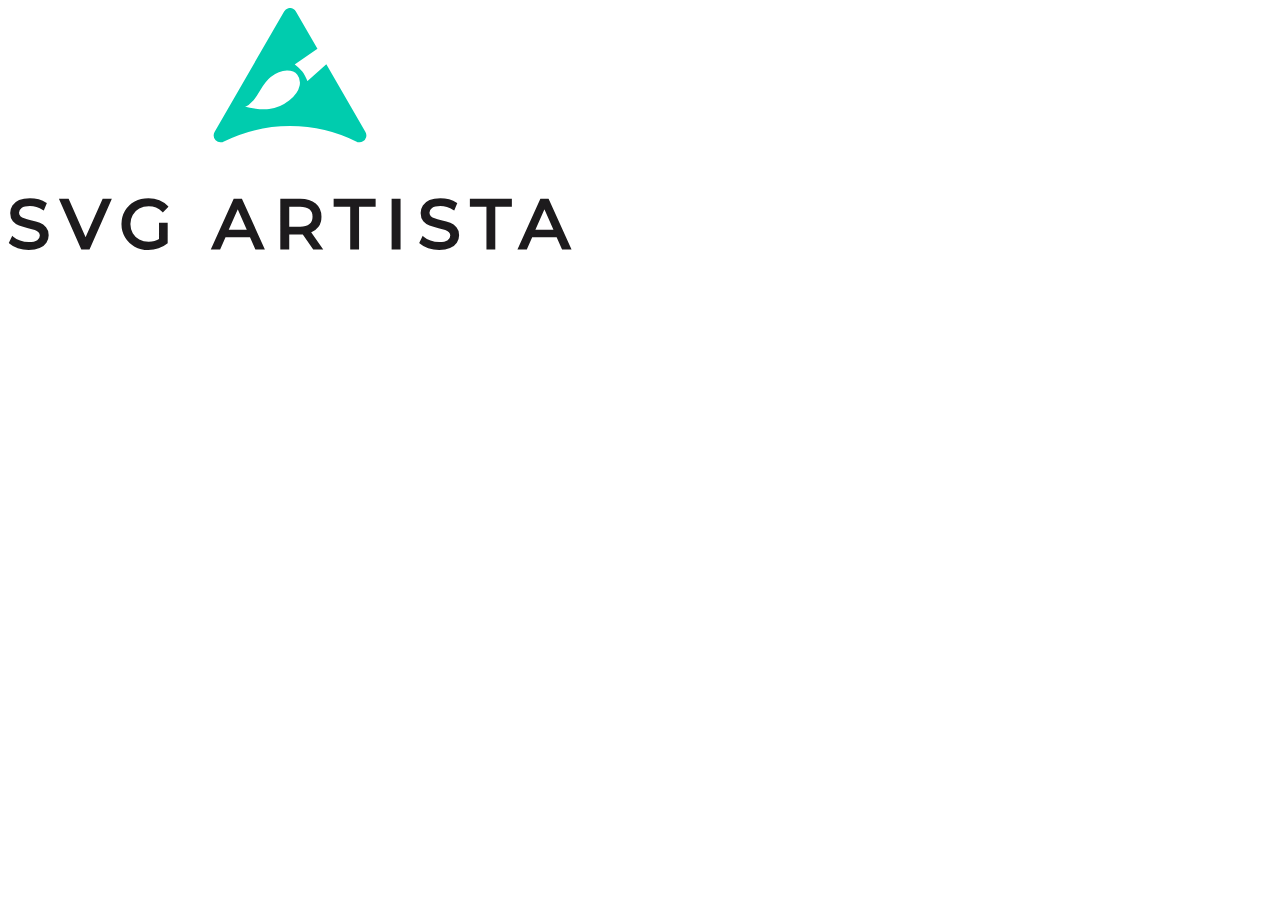
==== index.html @ baad90e3 "Rename logo.html to index.html" ====
<html>
	<head>
		<style>
			/***************************************************
			 * Generated by SVG Artista on 10/26/2019, 5:57:59 PM
			 * MIT license (https://opensource.org/licenses/MIT)
			 * W. https://svgartista.net
			 **************************************************/

			@-webkit-keyframes animate-svg-stroke-1 {
			  0% {
				stroke-dashoffset: 672.049560546875px;
				stroke-dasharray: 672.049560546875px;
			  }

			  100% {
				stroke-dashoffset: 0;
			  }
			}

			@keyframes animate-svg-stroke-1 {
			  0% {
				stroke-dashoffset: 672.049560546875px;
				stroke-dasharray: 672.049560546875px;
			  }

			  100% {
				stroke-dashoffset: 0;
			  }
			}

			@-webkit-keyframes animate-svg-fill-1 {
			  0% {
				fill: transparent;
			  }

			  100% {
				fill: rgb(0, 204, 174);
			  }
			}

			@keyframes animate-svg-fill-1 {
			  0% {
				fill: transparent;
			  }

			  100% {
				fill: rgb(0, 204, 174);
			  }
			}

			.svg-elem-1 {
			  -webkit-animation: animate-svg-stroke-1 1s cubic-bezier(0.47, 0, 0.745, 0.715) 0s both,
								   animate-svg-fill-1 0.7s cubic-bezier(0.47, 0, 0.745, 0.715) 0.8s both;
					  animation: animate-svg-stroke-1 1s cubic-bezier(0.47, 0, 0.745, 0.715) 0s both,
						   animate-svg-fill-1 0.7s cubic-bezier(0.47, 0, 0.745, 0.715) 0.8s both;
			}

			@-webkit-keyframes animate-svg-stroke-2 {
			  0% {
				stroke-dashoffset: 248.2175750732422px;
				stroke-dasharray: 248.2175750732422px;
			  }

			  100% {
				stroke-dashoffset: 0;
			  }
			}

			@keyframes animate-svg-stroke-2 {
			  0% {
				stroke-dashoffset: 248.2175750732422px;
				stroke-dasharray: 248.2175750732422px;
			  }

			  100% {
				stroke-dashoffset: 0;
			  }
			}

			@-webkit-keyframes animate-svg-fill-2 {
			  0% {
				fill: transparent;
			  }

			  100% {
				fill: rgb(29, 27, 29);
			  }
			}

			@keyframes animate-svg-fill-2 {
			  0% {
				fill: transparent;
			  }

			  100% {
				fill: rgb(29, 27, 29);
			  }
			}

			.svg-elem-2 {
			  -webkit-animation: animate-svg-stroke-2 1s cubic-bezier(0.47, 0, 0.745, 0.715) 0.12s both,
								   animate-svg-fill-2 0.7s cubic-bezier(0.47, 0, 0.745, 0.715) 0.9s both;
					  animation: animate-svg-stroke-2 1s cubic-bezier(0.47, 0, 0.745, 0.715) 0.12s both,
						   animate-svg-fill-2 0.7s cubic-bezier(0.47, 0, 0.745, 0.715) 0.9s both;
			}

			@-webkit-keyframes animate-svg-stroke-3 {
			  0% {
				stroke-dashoffset: 217.32936096191406px;
				stroke-dasharray: 217.32936096191406px;
			  }

			  100% {
				stroke-dashoffset: 0;
			  }
			}

			@keyframes animate-svg-stroke-3 {
			  0% {
				stroke-dashoffset: 217.32936096191406px;
				stroke-dasharray: 217.32936096191406px;
			  }

			  100% {
				stroke-dashoffset: 0;
			  }
			}

			@-webkit-keyframes animate-svg-fill-3 {
			  0% {
				fill: transparent;
			  }

			  100% {
				fill: rgb(29, 27, 29);
			  }
			}

			@keyframes animate-svg-fill-3 {
			  0% {
				fill: transparent;
			  }

			  100% {
				fill: rgb(29, 27, 29);
			  }
			}

			.svg-elem-3 {
			  -webkit-animation: animate-svg-stroke-3 1s cubic-bezier(0.47, 0, 0.745, 0.715) 0.24s both,
								   animate-svg-fill-3 0.7s cubic-bezier(0.47, 0, 0.745, 0.715) 1s both;
					  animation: animate-svg-stroke-3 1s cubic-bezier(0.47, 0, 0.745, 0.715) 0.24s both,
						   animate-svg-fill-3 0.7s cubic-bezier(0.47, 0, 0.745, 0.715) 1s both;
			}

			@-webkit-keyframes animate-svg-stroke-4 {
			  0% {
				stroke-dashoffset: 258.3160705566406px;
				stroke-dasharray: 258.3160705566406px;
			  }

			  100% {
				stroke-dashoffset: 0;
			  }
			}

			@keyframes animate-svg-stroke-4 {
			  0% {
				stroke-dashoffset: 258.3160705566406px;
				stroke-dasharray: 258.3160705566406px;
			  }

			  100% {
				stroke-dashoffset: 0;
			  }
			}

			@-webkit-keyframes animate-svg-fill-4 {
			  0% {
				fill: transparent;
			  }

			  100% {
				fill: rgb(29, 27, 29);
			  }
			}

			@keyframes animate-svg-fill-4 {
			  0% {
				fill: transparent;
			  }

			  100% {
				fill: rgb(29, 27, 29);
			  }
			}

			.svg-elem-4 {
			  -webkit-animation: animate-svg-stroke-4 1s cubic-bezier(0.47, 0, 0.745, 0.715) 0.36s both,
								   animate-svg-fill-4 0.7s cubic-bezier(0.47, 0, 0.745, 0.715) 1.1s both;
					  animation: animate-svg-stroke-4 1s cubic-bezier(0.47, 0, 0.745, 0.715) 0.36s both,
						   animate-svg-fill-4 0.7s cubic-bezier(0.47, 0, 0.745, 0.715) 1.1s both;
			}

			@-webkit-keyframes animate-svg-stroke-5 {
			  0% {
				stroke-dashoffset: 255.83644104003906px;
				stroke-dasharray: 255.83644104003906px;
			  }

			  100% {
				stroke-dashoffset: 0;
			  }
			}

			@keyframes animate-svg-stroke-5 {
			  0% {
				stroke-dashoffset: 255.83644104003906px;
				stroke-dasharray: 255.83644104003906px;
			  }

			  100% {
				stroke-dashoffset: 0;
			  }
			}

			@-webkit-keyframes animate-svg-fill-5 {
			  0% {
				fill: transparent;
			  }

			  100% {
				fill: rgb(29, 27, 29);
			  }
			}

			@keyframes animate-svg-fill-5 {
			  0% {
				fill: transparent;
			  }

			  100% {
				fill: rgb(29, 27, 29);
			  }
			}

			.svg-elem-5 {
			  -webkit-animation: animate-svg-stroke-5 1s cubic-bezier(0.47, 0, 0.745, 0.715) 0.48s both,
								   animate-svg-fill-5 0.7s cubic-bezier(0.47, 0, 0.745, 0.715) 1.2000000000000002s both;
					  animation: animate-svg-stroke-5 1s cubic-bezier(0.47, 0, 0.745, 0.715) 0.48s both,
						   animate-svg-fill-5 0.7s cubic-bezier(0.47, 0, 0.745, 0.715) 1.2000000000000002s both;
			}

			@-webkit-keyframes animate-svg-stroke-6 {
			  0% {
				stroke-dashoffset: 287.2906494140625px;
				stroke-dasharray: 287.2906494140625px;
			  }

			  100% {
				stroke-dashoffset: 0;
			  }
			}

			@keyframes animate-svg-stroke-6 {
			  0% {
				stroke-dashoffset: 287.2906494140625px;
				stroke-dasharray: 287.2906494140625px;
			  }

			  100% {
				stroke-dashoffset: 0;
			  }
			}

			@-webkit-keyframes animate-svg-fill-6 {
			  0% {
				fill: transparent;
			  }

			  100% {
				fill: rgb(29, 27, 29);
			  }
			}

			@keyframes animate-svg-fill-6 {
			  0% {
				fill: transparent;
			  }

			  100% {
				fill: rgb(29, 27, 29);
			  }
			}

			.svg-elem-6 {
			  -webkit-animation: animate-svg-stroke-6 1s cubic-bezier(0.47, 0, 0.745, 0.715) 0.6s both,
								   animate-svg-fill-6 0.7s cubic-bezier(0.47, 0, 0.745, 0.715) 1.3s both;
					  animation: animate-svg-stroke-6 1s cubic-bezier(0.47, 0, 0.745, 0.715) 0.6s both,
						   animate-svg-fill-6 0.7s cubic-bezier(0.47, 0, 0.745, 0.715) 1.3s both;
			}

			@-webkit-keyframes animate-svg-stroke-7 {
			  0% {
				stroke-dashoffset: 179.39129638671875px;
				stroke-dasharray: 179.39129638671875px;
			  }

			  100% {
				stroke-dashoffset: 0;
			  }
			}

			@keyframes animate-svg-stroke-7 {
			  0% {
				stroke-dashoffset: 179.39129638671875px;
				stroke-dasharray: 179.39129638671875px;
			  }

			  100% {
				stroke-dashoffset: 0;
			  }
			}

			@-webkit-keyframes animate-svg-fill-7 {
			  0% {
				fill: transparent;
			  }

			  100% {
				fill: rgb(29, 27, 29);
			  }
			}

			@keyframes animate-svg-fill-7 {
			  0% {
				fill: transparent;
			  }

			  100% {
				fill: rgb(29, 27, 29);
			  }
			}

			.svg-elem-7 {
			  -webkit-animation: animate-svg-stroke-7 1s cubic-bezier(0.47, 0, 0.745, 0.715) 0.72s both,
								   animate-svg-fill-7 0.7s cubic-bezier(0.47, 0, 0.745, 0.715) 1.4000000000000001s both;
					  animation: animate-svg-stroke-7 1s cubic-bezier(0.47, 0, 0.745, 0.715) 0.72s both,
						   animate-svg-fill-7 0.7s cubic-bezier(0.47, 0, 0.745, 0.715) 1.4000000000000001s both;
			}

			@-webkit-keyframes animate-svg-stroke-8 {
			  0% {
				stroke-dashoffset: 113.3043212890625px;
				stroke-dasharray: 113.3043212890625px;
			  }

			  100% {
				stroke-dashoffset: 0;
			  }
			}

			@keyframes animate-svg-stroke-8 {
			  0% {
				stroke-dashoffset: 113.3043212890625px;
				stroke-dasharray: 113.3043212890625px;
			  }

			  100% {
				stroke-dashoffset: 0;
			  }
			}

			@-webkit-keyframes animate-svg-fill-8 {
			  0% {
				fill: transparent;
			  }

			  100% {
				fill: rgb(29, 27, 29);
			  }
			}

			@keyframes animate-svg-fill-8 {
			  0% {
				fill: transparent;
			  }

			  100% {
				fill: rgb(29, 27, 29);
			  }
			}

			.svg-elem-8 {
			  -webkit-animation: animate-svg-stroke-8 1s cubic-bezier(0.47, 0, 0.745, 0.715) 0.84s both,
								   animate-svg-fill-8 0.7s cubic-bezier(0.47, 0, 0.745, 0.715) 1.5s both;
					  animation: animate-svg-stroke-8 1s cubic-bezier(0.47, 0, 0.745, 0.715) 0.84s both,
						   animate-svg-fill-8 0.7s cubic-bezier(0.47, 0, 0.745, 0.715) 1.5s both;
			}

			@-webkit-keyframes animate-svg-stroke-9 {
			  0% {
				stroke-dashoffset: 248.21778869628906px;
				stroke-dasharray: 248.21778869628906px;
			  }

			  100% {
				stroke-dashoffset: 0;
			  }
			}

			@keyframes animate-svg-stroke-9 {
			  0% {
				stroke-dashoffset: 248.21778869628906px;
				stroke-dasharray: 248.21778869628906px;
			  }

			  100% {
				stroke-dashoffset: 0;
			  }
			}

			@-webkit-keyframes animate-svg-fill-9 {
			  0% {
				fill: transparent;
			  }

			  100% {
				fill: rgb(29, 27, 29);
			  }
			}

			@keyframes animate-svg-fill-9 {
			  0% {
				fill: transparent;
			  }

			  100% {
				fill: rgb(29, 27, 29);
			  }
			}

			.svg-elem-9 {
			  -webkit-animation: animate-svg-stroke-9 1s cubic-bezier(0.47, 0, 0.745, 0.715) 0.96s both,
								   animate-svg-fill-9 0.7s cubic-bezier(0.47, 0, 0.745, 0.715) 1.6s both;
					  animation: animate-svg-stroke-9 1s cubic-bezier(0.47, 0, 0.745, 0.715) 0.96s both,
						   animate-svg-fill-9 0.7s cubic-bezier(0.47, 0, 0.745, 0.715) 1.6s both;
			}

			@-webkit-keyframes animate-svg-stroke-10 {
			  0% {
				stroke-dashoffset: 179.39132690429688px;
				stroke-dasharray: 179.39132690429688px;
			  }

			  100% {
				stroke-dashoffset: 0;
			  }
			}

			@keyframes animate-svg-stroke-10 {
			  0% {
				stroke-dashoffset: 179.39132690429688px;
				stroke-dasharray: 179.39132690429688px;
			  }

			  100% {
				stroke-dashoffset: 0;
			  }
			}

			@-webkit-keyframes animate-svg-fill-10 {
			  0% {
				fill: transparent;
			  }

			  100% {
				fill: rgb(29, 27, 29);
			  }
			}

			@keyframes animate-svg-fill-10 {
			  0% {
				fill: transparent;
			  }

			  100% {
				fill: rgb(29, 27, 29);
			  }
			}

			.svg-elem-10 {
			  -webkit-animation: animate-svg-stroke-10 1s cubic-bezier(0.47, 0, 0.745, 0.715) 1.08s both,
								   animate-svg-fill-10 0.7s cubic-bezier(0.47, 0, 0.745, 0.715) 1.7000000000000002s both;
					  animation: animate-svg-stroke-10 1s cubic-bezier(0.47, 0, 0.745, 0.715) 1.08s both,
						   animate-svg-fill-10 0.7s cubic-bezier(0.47, 0, 0.745, 0.715) 1.7000000000000002s both;
			}

			@-webkit-keyframes animate-svg-stroke-11 {
			  0% {
				stroke-dashoffset: 255.83651733398438px;
				stroke-dasharray: 255.83651733398438px;
			  }

			  100% {
				stroke-dashoffset: 0;
			  }
			}

			@keyframes animate-svg-stroke-11 {
			  0% {
				stroke-dashoffset: 255.83651733398438px;
				stroke-dasharray: 255.83651733398438px;
			  }

			  100% {
				stroke-dashoffset: 0;
			  }
			}

			@-webkit-keyframes animate-svg-fill-11 {
			  0% {
				fill: transparent;
			  }

			  100% {
				fill: rgb(29, 27, 29);
			  }
			}

			@keyframes animate-svg-fill-11 {
			  0% {
				fill: transparent;
			  }

			  100% {
				fill: rgb(29, 27, 29);
			  }
			}

			.svg-elem-11 {
			  -webkit-animation: animate-svg-stroke-11 1s cubic-bezier(0.47, 0, 0.745, 0.715) 1.2s both,
								   animate-svg-fill-11 0.7s cubic-bezier(0.47, 0, 0.745, 0.715) 1.8s both;
					  animation: animate-svg-stroke-11 1s cubic-bezier(0.47, 0, 0.745, 0.715) 1.2s both,
						   animate-svg-fill-11 0.7s cubic-bezier(0.47, 0, 0.745, 0.715) 1.8s both;
			}

		</style>

	</head>

	<body>
		<svg viewBox="0 0 564 242" version="1.1" xmlns="http://www.w3.org/2000/svg" width="564" height="242">
		  <g stroke-width="2" stroke="none" fill="none" fill-rule="evenodd">
			<path d="M284.896413 1.77679122c.882345.50911399 1.614955 1.2417713 2.124036 2.124173l21.099094 36.57152808-23.135682 15.8357502c4.105694 3.2404436 6.948421 5.8686448 8.528184 7.8846038 1.579762 2.0159589 3.442094 5.5716267 5.586996 10.6670034l18.980455-17.1235485 38.506082 66.7434478c1.599912 2.773164.648949 6.318327-2.124036 7.918342-.880865.50826-1.879934.775822-2.896898.775822h-1.922491c-20.321792-10.300399-43.304909-16.104436-67.642638-16.104436-24.337728 0-47.320846 5.804037-67.642638 16.104436h-1.92249c-3.201432 0-5.796706-2.595441-5.796706-5.79708 0-1.01703.267545-2.016163.775772-2.897084L276.978581 3.90096422c1.599913-2.77316415 5.144847-3.7241888 7.917832-2.124173zm-22.79159 66.41506168c-11.912588 9.3077337-11.944524 23.5356033-27.180843 31.0058222 21.073897 5.2094339 33.551253 4.4950599 46.817544-5.8703705 13.266291-10.3654307 12.78672-21.586947 8.366252-27.2452528-4.420468-5.6583057-16.090365-7.1979325-28.002953 2.1098011z" stroke="#00CCAE" fill="#00CCAE" class="svg-elem-1"></path>
			<path d="M20.7357156 241c-3.6819127 0-7.2356044-.568639-10.66118144-1.705935C6.64895709 238.15677 3.95747261 236.68295 2 234.872561l2.58664731-5.431139c1.86425963 1.671128 4.25280646 3.028899 7.16571213 4.073354 2.91290566 1.044455 5.90732776 1.566675 8.98335616 1.566675 4.0547647 0 7.0841412-.684688 9.0882203-2.054085 2.0040791-1.369396 3.0061036-3.191363 3.0061036-5.465954 0-1.671128-.547618-3.028899-1.6428706-4.073354-1.0952525-1.044455-2.4468205-1.845192-4.0547444-2.402235-1.6079239-.557043-3.8799563-1.183706-6.8161652-1.88001-3.6819128-.881984-6.653032-1.763955-8.91344679-2.645939-2.26041481-.881985-4.19455516-2.239756-5.8024791-4.073355-1.60792393-1.833599-2.41187384-4.305438-2.41187384-7.415594 0-2.599532.68743543-4.943718 2.06232691-7.032629 1.37489148-2.08891 3.46050066-3.760013 6.25689011-5.013359 2.79638941-1.253346 6.26852091-1.880009 10.41649861-1.880009 2.8896024 0 5.7325557.371356 8.5289452 1.114079 2.7963894.742724 5.1965877 1.810373 7.2006668 3.20298l-2.3070098 5.570399c-2.0506855-1.299766-4.2411578-2.286181-6.5714823-2.959275-2.3303245-.673093-4.6140083-1.009634-6.8511199-1.009634-3.9615517 0-6.9326709.719502-8.9134468 2.158529-1.98077586 1.439027-2.97114893 3.295808-2.97114893 5.570399 0 1.671129.5592695 3.0289 1.67782528 4.073355 1.11855575 1.044455 2.50507805 1.856797 4.15960855 2.437049 1.6545304.580253 3.9032598 1.195312 6.7462558 1.845195 3.6819127.881984 6.6413805 1.763956 8.8784921 2.64594 2.2371115.88198 4.1596004 2.22815 5.7675244 4.038539 1.6079239 1.810389 2.4118738 4.247414 2.4118738 7.311149 0 2.553112-.6990869 4.885694-2.0972816 6.997814-1.3981947 2.11212-3.5187582 3.783223-6.3617542 5.013359C28.3791277 240.384941 24.8836933 241 20.7357156 241z" stroke="#1D1B1D" fill="#1D1B1D" class="svg-elem-2"></path>
			<path stroke="#1D1B1D" fill="#1D1B1D" d="M102.289855 191.724638L80.8535704 240.42029h-6.9126781l-21.5061097-48.695652h7.5411034l17.5959079 40 17.735558-40z" class="svg-elem-3"></path>
			<path d="M152.031506 215.793944h6.654064v19.008987c-2.402868 1.99607-5.198472 3.527914-8.386893 4.595579C147.110255 240.46617 143.783256 241 140.31758 241c-4.898155 0-9.311049-1.079254-13.238815-3.237795-3.927766-2.15854-7.012171-5.12939-9.253308-8.912638-2.241137-3.783249-3.361689-8.04224-3.361689-12.777103 0-4.734863 1.120552-9.00546 3.361689-12.811918 2.241137-3.806459 5.337094-6.777309 9.287965-8.912639 3.95087-2.13533 8.398421-3.202979 13.342785-3.202979 3.881557 0 7.404941.638268 10.570258 1.914824 3.165317 1.276556 5.856952 3.144942 8.074984 5.605214l-4.297416 4.31706c-3.881557-3.760038-8.571701-5.640029-14.070574-5.640029-3.69672 0-7.012167.800736-9.946439 2.402234-2.934273 1.601498-5.233136 3.829635-6.896661 6.684479-1.663524 2.854844-2.495274 6.069396-2.495274 9.643754 0 3.527937.83175 6.719279 2.495274 9.574123 1.663525 2.854844 3.962388 5.094586 6.896661 6.719294 2.934272 1.624708 6.226614 2.43705 9.877126 2.43705 4.343647 0 8.132729-1.044439 11.36736-3.13335v-15.875637z" stroke="#1D1B1D" fill="#1D1B1D" class="svg-elem-4"></path>
			<path d="M233.231687 191.724638l22.101646 48.695652h-7.297713l-5.351657-12.173913h-25.854756l-5.351657 12.173913h-7.158709l22.032144-48.695652h6.880702zm-3.475102 7.095652l-10.494807 23.860869h20.989614l-10.494807-23.860869z" stroke="#1D1B1D" fill="#1D1B1D" class="svg-elem-5"></path>
			<path d="M292.229824 191.724638c6.285416 0 11.230485 1.507231 14.835356 4.521739 3.60487 3.014508 5.407279 7.165191 5.407279 12.452174 0 3.75654-.924312 6.956508-2.772964 9.6-1.848652 2.643491-4.482941 4.56811-7.902946 5.773913l11.507799 16.347826h-7.556326l-10.467938-14.956522c-1.294056.092754-2.310799.139131-3.05026.139131h-11.993067v14.817391h-6.932409v-48.695652h18.925476zm-.207972 6.052174h-11.785095v21.913043h11.785095c4.390548 0 7.741179-.950715 10.051993-2.852174 2.310815-1.901459 3.466205-4.614475 3.466205-8.13913 0-3.524656-1.15539-6.226078-3.466205-8.104348-2.310814-1.87827-5.661445-2.817391-10.051993-2.817391z" stroke="#1D1B1D" fill="#1D1B1D" class="svg-elem-6"></path>
			<path stroke="#1D1B1D" fill="#1D1B1D" d="M343.217992 197.776812h-16.580311v-6.052174h40v6.052174H350.05737v42.643478h-6.839378z" class="svg-elem-7"></path>
			<path stroke="#1D1B1D" fill="#1D1B1D" d="M384.608696 191.724638h6.956521v48.695652h-6.956521z" class="svg-elem-8"></path>
			<path d="M431.170498 241c-3.681913 0-7.235604-.568639-10.661181-1.705935-3.425577-1.137295-6.117062-2.611115-8.074534-4.421504l2.586647-5.431139c1.86426 1.671128 4.252806 3.028899 7.165712 4.073354 2.912906 1.044455 5.907328 1.566675 8.983356 1.566675 4.054765 0 7.084141-.684688 9.088221-2.054085 2.004079-1.369396 3.006103-3.191363 3.006103-5.465954 0-1.671128-.547618-3.028899-1.64287-4.073354-1.095253-1.044455-2.446821-1.845192-4.054745-2.402235-1.607924-.557043-3.879956-1.183706-6.816165-1.88001-3.681913-.881984-6.653032-1.763955-8.913447-2.645939-2.260415-.881985-4.194555-2.239756-5.802479-4.073355-1.607924-1.833599-2.411874-4.305438-2.411874-7.415594 0-2.599532.687436-4.943718 2.062327-7.032629 1.374892-2.08891 3.460501-3.760013 6.25689-5.013359 2.79639-1.253346 6.268521-1.880009 10.416499-1.880009 2.889602 0 5.732556.371356 8.528945 1.114079 2.796389.742724 5.196588 1.810373 7.200667 3.20298l-2.30701 5.570399c-2.050686-1.299766-4.241158-2.286181-6.571482-2.959275-2.330325-.673093-4.614009-1.009634-6.85112-1.009634-3.961552 0-6.932671.719502-8.913447 2.158529-1.980776 1.439027-2.971149 3.295808-2.971149 5.570399 0 1.671129.55927 3.0289 1.677825 4.073355 1.118556 1.044455 2.505078 1.856797 4.159609 2.437049 1.65453.580253 3.90326 1.195312 6.746256 1.845195 3.681912.881984 6.64138 1.763956 8.878492 2.64594 2.237111.88198 4.1596 2.22815 5.767524 4.038539 1.607924 1.810389 2.411874 4.247414 2.411874 7.311149 0 2.553112-.699087 4.885694-2.097282 6.997814-1.398194 2.11212-3.518758 3.783223-6.361754 5.013359C438.81391 240.384941 435.318476 241 431.170498 241z" stroke="#1D1B1D" fill="#1D1B1D" class="svg-elem-9"></path>
			<path stroke="#1D1B1D" fill="#1D1B1D" d="M479.449876 197.776812h-16.580311v-6.052174h40v6.052174h-16.580311v42.643478h-6.839378z" class="svg-elem-10"></path>
			<path d="M539.898353 191.724638L562 240.42029h-7.297714l-5.351656-12.173913h-25.854757l-5.351656 12.173913h-7.15871l22.032145-48.695652h6.880701zm-3.475101 7.095652l-10.494808 23.860869h20.989615l-10.494807-23.860869z" stroke="#1D1B1D" fill="#1D1B1D" class="svg-elem-11"></path>
		  </g>
		</svg>
	</body>

<html>
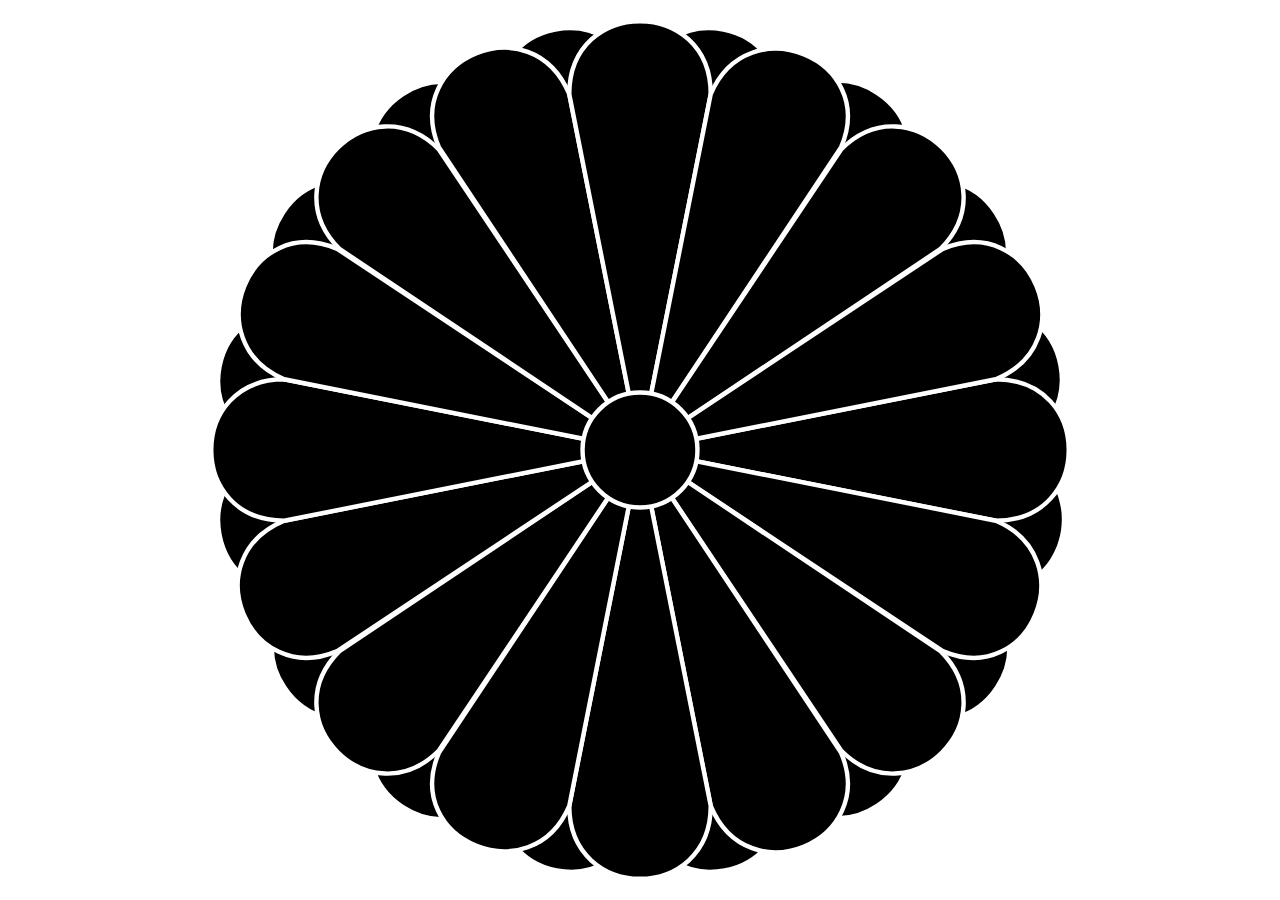
==== commit 5cfd27b8: "Update index.html" ====
--- a/index.html
+++ b/index.html
@@ -2,15 +2,15 @@
 	<head>
 		<style>
 			/***************************************************
-			 * Generated by SVG Artista on 10/26/2019, 5:57:59 PM
+			 * Generated by SVG Artista on 10/26/2019, 6:10:20 PM
 			 * MIT license (https://opensource.org/licenses/MIT)
 			 * W. https://svgartista.net
 			 **************************************************/
 
 			@-webkit-keyframes animate-svg-stroke-1 {
 			  0% {
-				stroke-dashoffset: 672.049560546875px;
-				stroke-dasharray: 672.049560546875px;
+				stroke-dashoffset: 433.8673095703125px;
+				stroke-dasharray: 433.8673095703125px;
 			  }
 
 			  100% {
@@ -20,8 +20,8 @@
 
 			@keyframes animate-svg-stroke-1 {
 			  0% {
-				stroke-dashoffset: 672.049560546875px;
-				stroke-dasharray: 672.049560546875px;
+				stroke-dashoffset: 433.8673095703125px;
+				stroke-dasharray: 433.8673095703125px;
 			  }
 
 			  100% {
@@ -35,7 +35,7 @@
 			  }
 
 			  100% {
-				fill: rgb(0, 204, 174);
+				fill: rgb(0, 0, 0);
 			  }
 			}
 
@@ -45,7 +45,7 @@
 			  }
 
 			  100% {
-				fill: rgb(0, 204, 174);
+				fill: rgb(0, 0, 0);
 			  }
 			}
 
@@ -58,8 +58,8 @@
 
 			@-webkit-keyframes animate-svg-stroke-2 {
 			  0% {
-				stroke-dashoffset: 248.2175750732422px;
-				stroke-dasharray: 248.2175750732422px;
+				stroke-dashoffset: 433.4085998535156px;
+				stroke-dasharray: 433.4085998535156px;
 			  }
 
 			  100% {
@@ -69,8 +69,8 @@
 
 			@keyframes animate-svg-stroke-2 {
 			  0% {
-				stroke-dashoffset: 248.2175750732422px;
-				stroke-dasharray: 248.2175750732422px;
+				stroke-dashoffset: 433.4085998535156px;
+				stroke-dasharray: 433.4085998535156px;
 			  }
 
 			  100% {
@@ -84,7 +84,7 @@
 			  }
 
 			  100% {
-				fill: rgb(29, 27, 29);
+				fill: rgb(0, 0, 0);
 			  }
 			}
 
@@ -94,7 +94,7 @@
 			  }
 
 			  100% {
-				fill: rgb(29, 27, 29);
+				fill: rgb(0, 0, 0);
 			  }
 			}
 
@@ -107,8 +107,8 @@
 
 			@-webkit-keyframes animate-svg-stroke-3 {
 			  0% {
-				stroke-dashoffset: 217.32936096191406px;
-				stroke-dasharray: 217.32936096191406px;
+				stroke-dashoffset: 434.02294921875px;
+				stroke-dasharray: 434.02294921875px;
 			  }
 
 			  100% {
@@ -118,8 +118,8 @@
 
 			@keyframes animate-svg-stroke-3 {
 			  0% {
-				stroke-dashoffset: 217.32936096191406px;
-				stroke-dasharray: 217.32936096191406px;
+				stroke-dashoffset: 434.02294921875px;
+				stroke-dasharray: 434.02294921875px;
 			  }
 
 			  100% {
@@ -133,7 +133,7 @@
 			  }
 
 			  100% {
-				fill: rgb(29, 27, 29);
+				fill: rgb(0, 0, 0);
 			  }
 			}
 
@@ -143,7 +143,7 @@
 			  }
 
 			  100% {
-				fill: rgb(29, 27, 29);
+				fill: rgb(0, 0, 0);
 			  }
 			}
 
@@ -156,8 +156,8 @@
 
 			@-webkit-keyframes animate-svg-stroke-4 {
 			  0% {
-				stroke-dashoffset: 258.3160705566406px;
-				stroke-dasharray: 258.3160705566406px;
+				stroke-dashoffset: 433.9563903808594px;
+				stroke-dasharray: 433.9563903808594px;
 			  }
 
 			  100% {
@@ -167,8 +167,8 @@
 
 			@keyframes animate-svg-stroke-4 {
 			  0% {
-				stroke-dashoffset: 258.3160705566406px;
-				stroke-dasharray: 258.3160705566406px;
+				stroke-dashoffset: 433.9563903808594px;
+				stroke-dasharray: 433.9563903808594px;
 			  }
 
 			  100% {
@@ -182,7 +182,7 @@
 			  }
 
 			  100% {
-				fill: rgb(29, 27, 29);
+				fill: rgb(0, 0, 0);
 			  }
 			}
 
@@ -192,7 +192,7 @@
 			  }
 
 			  100% {
-				fill: rgb(29, 27, 29);
+				fill: rgb(0, 0, 0);
 			  }
 			}
 
@@ -205,8 +205,8 @@
 
 			@-webkit-keyframes animate-svg-stroke-5 {
 			  0% {
-				stroke-dashoffset: 255.83644104003906px;
-				stroke-dasharray: 255.83644104003906px;
+				stroke-dashoffset: 433.86737060546875px;
+				stroke-dasharray: 433.86737060546875px;
 			  }
 
 			  100% {
@@ -216,8 +216,8 @@
 
 			@keyframes animate-svg-stroke-5 {
 			  0% {
-				stroke-dashoffset: 255.83644104003906px;
-				stroke-dasharray: 255.83644104003906px;
+				stroke-dashoffset: 433.86737060546875px;
+				stroke-dasharray: 433.86737060546875px;
 			  }
 
 			  100% {
@@ -231,7 +231,7 @@
 			  }
 
 			  100% {
-				fill: rgb(29, 27, 29);
+				fill: rgb(0, 0, 0);
 			  }
 			}
 
@@ -241,7 +241,7 @@
 			  }
 
 			  100% {
-				fill: rgb(29, 27, 29);
+				fill: rgb(0, 0, 0);
 			  }
 			}
 
@@ -254,8 +254,8 @@
 
 			@-webkit-keyframes animate-svg-stroke-6 {
 			  0% {
-				stroke-dashoffset: 287.2906494140625px;
-				stroke-dasharray: 287.2906494140625px;
+				stroke-dashoffset: 433.40863037109375px;
+				stroke-dasharray: 433.40863037109375px;
 			  }
 
 			  100% {
@@ -265,8 +265,8 @@
 
 			@keyframes animate-svg-stroke-6 {
 			  0% {
-				stroke-dashoffset: 287.2906494140625px;
-				stroke-dasharray: 287.2906494140625px;
+				stroke-dashoffset: 433.40863037109375px;
+				stroke-dasharray: 433.40863037109375px;
 			  }
 
 			  100% {
@@ -280,7 +280,7 @@
 			  }
 
 			  100% {
-				fill: rgb(29, 27, 29);
+				fill: rgb(0, 0, 0);
 			  }
 			}
 
@@ -290,7 +290,7 @@
 			  }
 
 			  100% {
-				fill: rgb(29, 27, 29);
+				fill: rgb(0, 0, 0);
 			  }
 			}
 
@@ -303,8 +303,8 @@
 
 			@-webkit-keyframes animate-svg-stroke-7 {
 			  0% {
-				stroke-dashoffset: 179.39129638671875px;
-				stroke-dasharray: 179.39129638671875px;
+				stroke-dashoffset: 434.02301025390625px;
+				stroke-dasharray: 434.02301025390625px;
 			  }
 
 			  100% {
@@ -314,8 +314,8 @@
 
 			@keyframes animate-svg-stroke-7 {
 			  0% {
-				stroke-dashoffset: 179.39129638671875px;
-				stroke-dasharray: 179.39129638671875px;
+				stroke-dashoffset: 434.02301025390625px;
+				stroke-dasharray: 434.02301025390625px;
 			  }
 
 			  100% {
@@ -329,7 +329,7 @@
 			  }
 
 			  100% {
-				fill: rgb(29, 27, 29);
+				fill: rgb(0, 0, 0);
 			  }
 			}
 
@@ -339,7 +339,7 @@
 			  }
 
 			  100% {
-				fill: rgb(29, 27, 29);
+				fill: rgb(0, 0, 0);
 			  }
 			}
 
@@ -352,8 +352,8 @@
 
 			@-webkit-keyframes animate-svg-stroke-8 {
 			  0% {
-				stroke-dashoffset: 113.3043212890625px;
-				stroke-dasharray: 113.3043212890625px;
+				stroke-dashoffset: 433.9563293457031px;
+				stroke-dasharray: 433.9563293457031px;
 			  }
 
 			  100% {
@@ -363,8 +363,8 @@
 
 			@keyframes animate-svg-stroke-8 {
 			  0% {
-				stroke-dashoffset: 113.3043212890625px;
-				stroke-dasharray: 113.3043212890625px;
+				stroke-dashoffset: 433.9563293457031px;
+				stroke-dasharray: 433.9563293457031px;
 			  }
 
 			  100% {
@@ -378,7 +378,7 @@
 			  }
 
 			  100% {
-				fill: rgb(29, 27, 29);
+				fill: rgb(0, 0, 0);
 			  }
 			}
 
@@ -388,7 +388,7 @@
 			  }
 
 			  100% {
-				fill: rgb(29, 27, 29);
+				fill: rgb(0, 0, 0);
 			  }
 			}
 
@@ -401,8 +401,8 @@
 
 			@-webkit-keyframes animate-svg-stroke-9 {
 			  0% {
-				stroke-dashoffset: 248.21778869628906px;
-				stroke-dasharray: 248.21778869628906px;
+				stroke-dashoffset: 433.86737060546875px;
+				stroke-dasharray: 433.86737060546875px;
 			  }
 
 			  100% {
@@ -412,8 +412,8 @@
 
 			@keyframes animate-svg-stroke-9 {
 			  0% {
-				stroke-dashoffset: 248.21778869628906px;
-				stroke-dasharray: 248.21778869628906px;
+				stroke-dashoffset: 433.86737060546875px;
+				stroke-dasharray: 433.86737060546875px;
 			  }
 
 			  100% {
@@ -427,7 +427,7 @@
 			  }
 
 			  100% {
-				fill: rgb(29, 27, 29);
+				fill: rgb(0, 0, 0);
 			  }
 			}
 
@@ -437,7 +437,7 @@
 			  }
 
 			  100% {
-				fill: rgb(29, 27, 29);
+				fill: rgb(0, 0, 0);
 			  }
 			}
 
@@ -450,8 +450,8 @@
 
 			@-webkit-keyframes animate-svg-stroke-10 {
 			  0% {
-				stroke-dashoffset: 179.39132690429688px;
-				stroke-dasharray: 179.39132690429688px;
+				stroke-dashoffset: 433.40850830078125px;
+				stroke-dasharray: 433.40850830078125px;
 			  }
 
 			  100% {
@@ -461,8 +461,8 @@
 
 			@keyframes animate-svg-stroke-10 {
 			  0% {
-				stroke-dashoffset: 179.39132690429688px;
-				stroke-dasharray: 179.39132690429688px;
+				stroke-dashoffset: 433.40850830078125px;
+				stroke-dasharray: 433.40850830078125px;
 			  }
 
 			  100% {
@@ -476,7 +476,7 @@
 			  }
 
 			  100% {
-				fill: rgb(29, 27, 29);
+				fill: rgb(0, 0, 0);
 			  }
 			}
 
@@ -486,7 +486,7 @@
 			  }
 
 			  100% {
-				fill: rgb(29, 27, 29);
+				fill: rgb(0, 0, 0);
 			  }
 			}
 
@@ -499,8 +499,8 @@
 
 			@-webkit-keyframes animate-svg-stroke-11 {
 			  0% {
-				stroke-dashoffset: 255.83651733398438px;
-				stroke-dasharray: 255.83651733398438px;
+				stroke-dashoffset: 434.02288818359375px;
+				stroke-dasharray: 434.02288818359375px;
 			  }
 
 			  100% {
@@ -510,8 +510,8 @@
 
 			@keyframes animate-svg-stroke-11 {
 			  0% {
-				stroke-dashoffset: 255.83651733398438px;
-				stroke-dasharray: 255.83651733398438px;
+				stroke-dashoffset: 434.02288818359375px;
+				stroke-dasharray: 434.02288818359375px;
 			  }
 
 			  100% {
@@ -525,7 +525,7 @@
 			  }
 
 			  100% {
-				fill: rgb(29, 27, 29);
+				fill: rgb(0, 0, 0);
 			  }
 			}
 
@@ -535,7 +535,7 @@
 			  }
 
 			  100% {
-				fill: rgb(29, 27, 29);
+				fill: rgb(0, 0, 0);
 			  }
 			}
 
@@ -546,26 +546,1315 @@
 						   animate-svg-fill-11 0.7s cubic-bezier(0.47, 0, 0.745, 0.715) 1.8s both;
 			}
 
+			@-webkit-keyframes animate-svg-stroke-12 {
+			  0% {
+				stroke-dashoffset: 433.956298828125px;
+				stroke-dasharray: 433.956298828125px;
+			  }
+
+			  100% {
+				stroke-dashoffset: 0;
+			  }
+			}
+
+			@keyframes animate-svg-stroke-12 {
+			  0% {
+				stroke-dashoffset: 433.956298828125px;
+				stroke-dasharray: 433.956298828125px;
+			  }
+
+			  100% {
+				stroke-dashoffset: 0;
+			  }
+			}
+
+			@-webkit-keyframes animate-svg-fill-12 {
+			  0% {
+				fill: transparent;
+			  }
+
+			  100% {
+				fill: rgb(0, 0, 0);
+			  }
+			}
+
+			@keyframes animate-svg-fill-12 {
+			  0% {
+				fill: transparent;
+			  }
+
+			  100% {
+				fill: rgb(0, 0, 0);
+			  }
+			}
+
+			.svg-elem-12 {
+			  -webkit-animation: animate-svg-stroke-12 1s cubic-bezier(0.47, 0, 0.745, 0.715) 1.3199999999999998s both,
+								   animate-svg-fill-12 0.7s cubic-bezier(0.47, 0, 0.745, 0.715) 1.9000000000000001s both;
+					  animation: animate-svg-stroke-12 1s cubic-bezier(0.47, 0, 0.745, 0.715) 1.3199999999999998s both,
+						   animate-svg-fill-12 0.7s cubic-bezier(0.47, 0, 0.745, 0.715) 1.9000000000000001s both;
+			}
+
+			@-webkit-keyframes animate-svg-stroke-13 {
+			  0% {
+				stroke-dashoffset: 433.8673095703125px;
+				stroke-dasharray: 433.8673095703125px;
+			  }
+
+			  100% {
+				stroke-dashoffset: 0;
+			  }
+			}
+
+			@keyframes animate-svg-stroke-13 {
+			  0% {
+				stroke-dashoffset: 433.8673095703125px;
+				stroke-dasharray: 433.8673095703125px;
+			  }
+
+			  100% {
+				stroke-dashoffset: 0;
+			  }
+			}
+
+			@-webkit-keyframes animate-svg-fill-13 {
+			  0% {
+				fill: transparent;
+			  }
+
+			  100% {
+				fill: rgb(0, 0, 0);
+			  }
+			}
+
+			@keyframes animate-svg-fill-13 {
+			  0% {
+				fill: transparent;
+			  }
+
+			  100% {
+				fill: rgb(0, 0, 0);
+			  }
+			}
+
+			.svg-elem-13 {
+			  -webkit-animation: animate-svg-stroke-13 1s cubic-bezier(0.47, 0, 0.745, 0.715) 1.44s both,
+								   animate-svg-fill-13 0.7s cubic-bezier(0.47, 0, 0.745, 0.715) 2s both;
+					  animation: animate-svg-stroke-13 1s cubic-bezier(0.47, 0, 0.745, 0.715) 1.44s both,
+						   animate-svg-fill-13 0.7s cubic-bezier(0.47, 0, 0.745, 0.715) 2s both;
+			}
+
+			@-webkit-keyframes animate-svg-stroke-14 {
+			  0% {
+				stroke-dashoffset: 433.4085693359375px;
+				stroke-dasharray: 433.4085693359375px;
+			  }
+
+			  100% {
+				stroke-dashoffset: 0;
+			  }
+			}
+
+			@keyframes animate-svg-stroke-14 {
+			  0% {
+				stroke-dashoffset: 433.4085693359375px;
+				stroke-dasharray: 433.4085693359375px;
+			  }
+
+			  100% {
+				stroke-dashoffset: 0;
+			  }
+			}
+
+			@-webkit-keyframes animate-svg-fill-14 {
+			  0% {
+				fill: transparent;
+			  }
+
+			  100% {
+				fill: rgb(0, 0, 0);
+			  }
+			}
+
+			@keyframes animate-svg-fill-14 {
+			  0% {
+				fill: transparent;
+			  }
+
+			  100% {
+				fill: rgb(0, 0, 0);
+			  }
+			}
+
+			.svg-elem-14 {
+			  -webkit-animation: animate-svg-stroke-14 1s cubic-bezier(0.47, 0, 0.745, 0.715) 1.56s both,
+								   animate-svg-fill-14 0.7s cubic-bezier(0.47, 0, 0.745, 0.715) 2.1s both;
+					  animation: animate-svg-stroke-14 1s cubic-bezier(0.47, 0, 0.745, 0.715) 1.56s both,
+						   animate-svg-fill-14 0.7s cubic-bezier(0.47, 0, 0.745, 0.715) 2.1s both;
+			}
+
+			@-webkit-keyframes animate-svg-stroke-15 {
+			  0% {
+				stroke-dashoffset: 434.02294921875px;
+				stroke-dasharray: 434.02294921875px;
+			  }
+
+			  100% {
+				stroke-dashoffset: 0;
+			  }
+			}
+
+			@keyframes animate-svg-stroke-15 {
+			  0% {
+				stroke-dashoffset: 434.02294921875px;
+				stroke-dasharray: 434.02294921875px;
+			  }
+
+			  100% {
+				stroke-dashoffset: 0;
+			  }
+			}
+
+			@-webkit-keyframes animate-svg-fill-15 {
+			  0% {
+				fill: transparent;
+			  }
+
+			  100% {
+				fill: rgb(0, 0, 0);
+			  }
+			}
+
+			@keyframes animate-svg-fill-15 {
+			  0% {
+				fill: transparent;
+			  }
+
+			  100% {
+				fill: rgb(0, 0, 0);
+			  }
+			}
+
+			.svg-elem-15 {
+			  -webkit-animation: animate-svg-stroke-15 1s cubic-bezier(0.47, 0, 0.745, 0.715) 1.68s both,
+								   animate-svg-fill-15 0.7s cubic-bezier(0.47, 0, 0.745, 0.715) 2.2s both;
+					  animation: animate-svg-stroke-15 1s cubic-bezier(0.47, 0, 0.745, 0.715) 1.68s both,
+						   animate-svg-fill-15 0.7s cubic-bezier(0.47, 0, 0.745, 0.715) 2.2s both;
+			}
+
+			@-webkit-keyframes animate-svg-stroke-16 {
+			  0% {
+				stroke-dashoffset: 433.9563903808594px;
+				stroke-dasharray: 433.9563903808594px;
+			  }
+
+			  100% {
+				stroke-dashoffset: 0;
+			  }
+			}
+
+			@keyframes animate-svg-stroke-16 {
+			  0% {
+				stroke-dashoffset: 433.9563903808594px;
+				stroke-dasharray: 433.9563903808594px;
+			  }
+
+			  100% {
+				stroke-dashoffset: 0;
+			  }
+			}
+
+			@-webkit-keyframes animate-svg-fill-16 {
+			  0% {
+				fill: transparent;
+			  }
+
+			  100% {
+				fill: rgb(0, 0, 0);
+			  }
+			}
+
+			@keyframes animate-svg-fill-16 {
+			  0% {
+				fill: transparent;
+			  }
+
+			  100% {
+				fill: rgb(0, 0, 0);
+			  }
+			}
+
+			.svg-elem-16 {
+			  -webkit-animation: animate-svg-stroke-16 1s cubic-bezier(0.47, 0, 0.745, 0.715) 1.7999999999999998s both,
+								   animate-svg-fill-16 0.7s cubic-bezier(0.47, 0, 0.745, 0.715) 2.3s both;
+					  animation: animate-svg-stroke-16 1s cubic-bezier(0.47, 0, 0.745, 0.715) 1.7999999999999998s both,
+						   animate-svg-fill-16 0.7s cubic-bezier(0.47, 0, 0.745, 0.715) 2.3s both;
+			}
+
+			@-webkit-keyframes animate-svg-stroke-17 {
+			  0% {
+				stroke-dashoffset: 410.4070449666731px;
+				stroke-dasharray: 410.4070449666731px;
+			  }
+
+			  100% {
+				stroke-dashoffset: 0;
+			  }
+			}
+
+			@keyframes animate-svg-stroke-17 {
+			  0% {
+				stroke-dashoffset: 410.4070449666731px;
+				stroke-dasharray: 410.4070449666731px;
+			  }
+
+			  100% {
+				stroke-dashoffset: 0;
+			  }
+			}
+
+			@-webkit-keyframes animate-svg-fill-17 {
+			  0% {
+				fill: transparent;
+			  }
+
+			  100% {
+				fill: rgb(0, 0, 0);
+			  }
+			}
+
+			@keyframes animate-svg-fill-17 {
+			  0% {
+				fill: transparent;
+			  }
+
+			  100% {
+				fill: rgb(0, 0, 0);
+			  }
+			}
+
+			.svg-elem-17 {
+			  -webkit-animation: animate-svg-stroke-17 1s cubic-bezier(0.47, 0, 0.745, 0.715) 1.92s both,
+								   animate-svg-fill-17 0.7s cubic-bezier(0.47, 0, 0.745, 0.715) 2.4000000000000004s both;
+					  animation: animate-svg-stroke-17 1s cubic-bezier(0.47, 0, 0.745, 0.715) 1.92s both,
+						   animate-svg-fill-17 0.7s cubic-bezier(0.47, 0, 0.745, 0.715) 2.4000000000000004s both;
+			}
+
+			@-webkit-keyframes animate-svg-stroke-18 {
+			  0% {
+				stroke-dashoffset: 433.3794860839844px;
+				stroke-dasharray: 433.3794860839844px;
+			  }
+
+			  100% {
+				stroke-dashoffset: 0;
+			  }
+			}
+
+			@keyframes animate-svg-stroke-18 {
+			  0% {
+				stroke-dashoffset: 433.3794860839844px;
+				stroke-dasharray: 433.3794860839844px;
+			  }
+
+			  100% {
+				stroke-dashoffset: 0;
+			  }
+			}
+
+			@-webkit-keyframes animate-svg-fill-18 {
+			  0% {
+				fill: transparent;
+			  }
+
+			  100% {
+				fill: rgb(0, 0, 0);
+			  }
+			}
+
+			@keyframes animate-svg-fill-18 {
+			  0% {
+				fill: transparent;
+			  }
+
+			  100% {
+				fill: rgb(0, 0, 0);
+			  }
+			}
+
+			.svg-elem-18 {
+			  -webkit-animation: animate-svg-stroke-18 1s cubic-bezier(0.47, 0, 0.745, 0.715) 2.04s both,
+								   animate-svg-fill-18 0.7s cubic-bezier(0.47, 0, 0.745, 0.715) 2.5s both;
+					  animation: animate-svg-stroke-18 1s cubic-bezier(0.47, 0, 0.745, 0.715) 2.04s both,
+						   animate-svg-fill-18 0.7s cubic-bezier(0.47, 0, 0.745, 0.715) 2.5s both;
+			}
+
+			@-webkit-keyframes animate-svg-stroke-19 {
+			  0% {
+				stroke-dashoffset: 432.814697265625px;
+				stroke-dasharray: 432.814697265625px;
+			  }
+
+			  100% {
+				stroke-dashoffset: 0;
+			  }
+			}
+
+			@keyframes animate-svg-stroke-19 {
+			  0% {
+				stroke-dashoffset: 432.814697265625px;
+				stroke-dasharray: 432.814697265625px;
+			  }
+
+			  100% {
+				stroke-dashoffset: 0;
+			  }
+			}
+
+			@-webkit-keyframes animate-svg-fill-19 {
+			  0% {
+				fill: transparent;
+			  }
+
+			  100% {
+				fill: rgb(0, 0, 0);
+			  }
+			}
+
+			@keyframes animate-svg-fill-19 {
+			  0% {
+				fill: transparent;
+			  }
+
+			  100% {
+				fill: rgb(0, 0, 0);
+			  }
+			}
+
+			.svg-elem-19 {
+			  -webkit-animation: animate-svg-stroke-19 1s cubic-bezier(0.47, 0, 0.745, 0.715) 2.16s both,
+								   animate-svg-fill-19 0.7s cubic-bezier(0.47, 0, 0.745, 0.715) 2.6s both;
+					  animation: animate-svg-stroke-19 1s cubic-bezier(0.47, 0, 0.745, 0.715) 2.16s both,
+						   animate-svg-fill-19 0.7s cubic-bezier(0.47, 0, 0.745, 0.715) 2.6s both;
+			}
+
+			@-webkit-keyframes animate-svg-stroke-20 {
+			  0% {
+				stroke-dashoffset: 431.87969970703125px;
+				stroke-dasharray: 431.87969970703125px;
+			  }
+
+			  100% {
+				stroke-dashoffset: 0;
+			  }
+			}
+
+			@keyframes animate-svg-stroke-20 {
+			  0% {
+				stroke-dashoffset: 431.87969970703125px;
+				stroke-dasharray: 431.87969970703125px;
+			  }
+
+			  100% {
+				stroke-dashoffset: 0;
+			  }
+			}
+
+			@-webkit-keyframes animate-svg-fill-20 {
+			  0% {
+				fill: transparent;
+			  }
+
+			  100% {
+				fill: rgb(0, 0, 0);
+			  }
+			}
+
+			@keyframes animate-svg-fill-20 {
+			  0% {
+				fill: transparent;
+			  }
+
+			  100% {
+				fill: rgb(0, 0, 0);
+			  }
+			}
+
+			.svg-elem-20 {
+			  -webkit-animation: animate-svg-stroke-20 1s cubic-bezier(0.47, 0, 0.745, 0.715) 2.28s both,
+								   animate-svg-fill-20 0.7s cubic-bezier(0.47, 0, 0.745, 0.715) 2.7s both;
+					  animation: animate-svg-stroke-20 1s cubic-bezier(0.47, 0, 0.745, 0.715) 2.28s both,
+						   animate-svg-fill-20 0.7s cubic-bezier(0.47, 0, 0.745, 0.715) 2.7s both;
+			}
+
+			@-webkit-keyframes animate-svg-stroke-21 {
+			  0% {
+				stroke-dashoffset: 433.44525146484375px;
+				stroke-dasharray: 433.44525146484375px;
+			  }
+
+			  100% {
+				stroke-dashoffset: 0;
+			  }
+			}
+
+			@keyframes animate-svg-stroke-21 {
+			  0% {
+				stroke-dashoffset: 433.44525146484375px;
+				stroke-dasharray: 433.44525146484375px;
+			  }
+
+			  100% {
+				stroke-dashoffset: 0;
+			  }
+			}
+
+			@-webkit-keyframes animate-svg-fill-21 {
+			  0% {
+				fill: transparent;
+			  }
+
+			  100% {
+				fill: rgb(0, 0, 0);
+			  }
+			}
+
+			@keyframes animate-svg-fill-21 {
+			  0% {
+				fill: transparent;
+			  }
+
+			  100% {
+				fill: rgb(0, 0, 0);
+			  }
+			}
+
+			.svg-elem-21 {
+			  -webkit-animation: animate-svg-stroke-21 1s cubic-bezier(0.47, 0, 0.745, 0.715) 2.4s both,
+								   animate-svg-fill-21 0.7s cubic-bezier(0.47, 0, 0.745, 0.715) 2.8s both;
+					  animation: animate-svg-stroke-21 1s cubic-bezier(0.47, 0, 0.745, 0.715) 2.4s both,
+						   animate-svg-fill-21 0.7s cubic-bezier(0.47, 0, 0.745, 0.715) 2.8s both;
+			}
+
+			@-webkit-keyframes animate-svg-stroke-22 {
+			  0% {
+				stroke-dashoffset: 433.3794860839844px;
+				stroke-dasharray: 433.3794860839844px;
+			  }
+
+			  100% {
+				stroke-dashoffset: 0;
+			  }
+			}
+
+			@keyframes animate-svg-stroke-22 {
+			  0% {
+				stroke-dashoffset: 433.3794860839844px;
+				stroke-dasharray: 433.3794860839844px;
+			  }
+
+			  100% {
+				stroke-dashoffset: 0;
+			  }
+			}
+
+			@-webkit-keyframes animate-svg-fill-22 {
+			  0% {
+				fill: transparent;
+			  }
+
+			  100% {
+				fill: rgb(0, 0, 0);
+			  }
+			}
+
+			@keyframes animate-svg-fill-22 {
+			  0% {
+				fill: transparent;
+			  }
+
+			  100% {
+				fill: rgb(0, 0, 0);
+			  }
+			}
+
+			.svg-elem-22 {
+			  -webkit-animation: animate-svg-stroke-22 1s cubic-bezier(0.47, 0, 0.745, 0.715) 2.52s both,
+								   animate-svg-fill-22 0.7s cubic-bezier(0.47, 0, 0.745, 0.715) 2.9000000000000004s both;
+					  animation: animate-svg-stroke-22 1s cubic-bezier(0.47, 0, 0.745, 0.715) 2.52s both,
+						   animate-svg-fill-22 0.7s cubic-bezier(0.47, 0, 0.745, 0.715) 2.9000000000000004s both;
+			}
+
+			@-webkit-keyframes animate-svg-stroke-23 {
+			  0% {
+				stroke-dashoffset: 432.8146667480469px;
+				stroke-dasharray: 432.8146667480469px;
+			  }
+
+			  100% {
+				stroke-dashoffset: 0;
+			  }
+			}
+
+			@keyframes animate-svg-stroke-23 {
+			  0% {
+				stroke-dashoffset: 432.8146667480469px;
+				stroke-dasharray: 432.8146667480469px;
+			  }
+
+			  100% {
+				stroke-dashoffset: 0;
+			  }
+			}
+
+			@-webkit-keyframes animate-svg-fill-23 {
+			  0% {
+				fill: transparent;
+			  }
+
+			  100% {
+				fill: rgb(0, 0, 0);
+			  }
+			}
+
+			@keyframes animate-svg-fill-23 {
+			  0% {
+				fill: transparent;
+			  }
+
+			  100% {
+				fill: rgb(0, 0, 0);
+			  }
+			}
+
+			.svg-elem-23 {
+			  -webkit-animation: animate-svg-stroke-23 1s cubic-bezier(0.47, 0, 0.745, 0.715) 2.6399999999999997s both,
+								   animate-svg-fill-23 0.7s cubic-bezier(0.47, 0, 0.745, 0.715) 3s both;
+					  animation: animate-svg-stroke-23 1s cubic-bezier(0.47, 0, 0.745, 0.715) 2.6399999999999997s both,
+						   animate-svg-fill-23 0.7s cubic-bezier(0.47, 0, 0.745, 0.715) 3s both;
+			}
+
+			@-webkit-keyframes animate-svg-stroke-24 {
+			  0% {
+				stroke-dashoffset: 431.879638671875px;
+				stroke-dasharray: 431.879638671875px;
+			  }
+
+			  100% {
+				stroke-dashoffset: 0;
+			  }
+			}
+
+			@keyframes animate-svg-stroke-24 {
+			  0% {
+				stroke-dashoffset: 431.879638671875px;
+				stroke-dasharray: 431.879638671875px;
+			  }
+
+			  100% {
+				stroke-dashoffset: 0;
+			  }
+			}
+
+			@-webkit-keyframes animate-svg-fill-24 {
+			  0% {
+				fill: transparent;
+			  }
+
+			  100% {
+				fill: rgb(0, 0, 0);
+			  }
+			}
+
+			@keyframes animate-svg-fill-24 {
+			  0% {
+				fill: transparent;
+			  }
+
+			  100% {
+				fill: rgb(0, 0, 0);
+			  }
+			}
+
+			.svg-elem-24 {
+			  -webkit-animation: animate-svg-stroke-24 1s cubic-bezier(0.47, 0, 0.745, 0.715) 2.76s both,
+								   animate-svg-fill-24 0.7s cubic-bezier(0.47, 0, 0.745, 0.715) 3.1000000000000005s both;
+					  animation: animate-svg-stroke-24 1s cubic-bezier(0.47, 0, 0.745, 0.715) 2.76s both,
+						   animate-svg-fill-24 0.7s cubic-bezier(0.47, 0, 0.745, 0.715) 3.1000000000000005s both;
+			}
+
+			@-webkit-keyframes animate-svg-stroke-25 {
+			  0% {
+				stroke-dashoffset: 433.4453125px;
+				stroke-dasharray: 433.4453125px;
+			  }
+
+			  100% {
+				stroke-dashoffset: 0;
+			  }
+			}
+
+			@keyframes animate-svg-stroke-25 {
+			  0% {
+				stroke-dashoffset: 433.4453125px;
+				stroke-dasharray: 433.4453125px;
+			  }
+
+			  100% {
+				stroke-dashoffset: 0;
+			  }
+			}
+
+			@-webkit-keyframes animate-svg-fill-25 {
+			  0% {
+				fill: transparent;
+			  }
+
+			  100% {
+				fill: rgb(0, 0, 0);
+			  }
+			}
+
+			@keyframes animate-svg-fill-25 {
+			  0% {
+				fill: transparent;
+			  }
+
+			  100% {
+				fill: rgb(0, 0, 0);
+			  }
+			}
+
+			.svg-elem-25 {
+			  -webkit-animation: animate-svg-stroke-25 1s cubic-bezier(0.47, 0, 0.745, 0.715) 2.88s both,
+								   animate-svg-fill-25 0.7s cubic-bezier(0.47, 0, 0.745, 0.715) 3.2s both;
+					  animation: animate-svg-stroke-25 1s cubic-bezier(0.47, 0, 0.745, 0.715) 2.88s both,
+						   animate-svg-fill-25 0.7s cubic-bezier(0.47, 0, 0.745, 0.715) 3.2s both;
+			}
+
+			@-webkit-keyframes animate-svg-stroke-26 {
+			  0% {
+				stroke-dashoffset: 433.3795471191406px;
+				stroke-dasharray: 433.3795471191406px;
+			  }
+
+			  100% {
+				stroke-dashoffset: 0;
+			  }
+			}
+
+			@keyframes animate-svg-stroke-26 {
+			  0% {
+				stroke-dashoffset: 433.3795471191406px;
+				stroke-dasharray: 433.3795471191406px;
+			  }
+
+			  100% {
+				stroke-dashoffset: 0;
+			  }
+			}
+
+			@-webkit-keyframes animate-svg-fill-26 {
+			  0% {
+				fill: transparent;
+			  }
+
+			  100% {
+				fill: rgb(0, 0, 0);
+			  }
+			}
+
+			@keyframes animate-svg-fill-26 {
+			  0% {
+				fill: transparent;
+			  }
+
+			  100% {
+				fill: rgb(0, 0, 0);
+			  }
+			}
+
+			.svg-elem-26 {
+			  -webkit-animation: animate-svg-stroke-26 1s cubic-bezier(0.47, 0, 0.745, 0.715) 3s both,
+								   animate-svg-fill-26 0.7s cubic-bezier(0.47, 0, 0.745, 0.715) 3.3s both;
+					  animation: animate-svg-stroke-26 1s cubic-bezier(0.47, 0, 0.745, 0.715) 3s both,
+						   animate-svg-fill-26 0.7s cubic-bezier(0.47, 0, 0.745, 0.715) 3.3s both;
+			}
+
+			@-webkit-keyframes animate-svg-stroke-27 {
+			  0% {
+				stroke-dashoffset: 432.8146057128906px;
+				stroke-dasharray: 432.8146057128906px;
+			  }
+
+			  100% {
+				stroke-dashoffset: 0;
+			  }
+			}
+
+			@keyframes animate-svg-stroke-27 {
+			  0% {
+				stroke-dashoffset: 432.8146057128906px;
+				stroke-dasharray: 432.8146057128906px;
+			  }
+
+			  100% {
+				stroke-dashoffset: 0;
+			  }
+			}
+
+			@-webkit-keyframes animate-svg-fill-27 {
+			  0% {
+				fill: transparent;
+			  }
+
+			  100% {
+				fill: rgb(0, 0, 0);
+			  }
+			}
+
+			@keyframes animate-svg-fill-27 {
+			  0% {
+				fill: transparent;
+			  }
+
+			  100% {
+				fill: rgb(0, 0, 0);
+			  }
+			}
+
+			.svg-elem-27 {
+			  -webkit-animation: animate-svg-stroke-27 1s cubic-bezier(0.47, 0, 0.745, 0.715) 3.12s both,
+								   animate-svg-fill-27 0.7s cubic-bezier(0.47, 0, 0.745, 0.715) 3.4000000000000004s both;
+					  animation: animate-svg-stroke-27 1s cubic-bezier(0.47, 0, 0.745, 0.715) 3.12s both,
+						   animate-svg-fill-27 0.7s cubic-bezier(0.47, 0, 0.745, 0.715) 3.4000000000000004s both;
+			}
+
+			@-webkit-keyframes animate-svg-stroke-28 {
+			  0% {
+				stroke-dashoffset: 431.8795166015625px;
+				stroke-dasharray: 431.8795166015625px;
+			  }
+
+			  100% {
+				stroke-dashoffset: 0;
+			  }
+			}
+
+			@keyframes animate-svg-stroke-28 {
+			  0% {
+				stroke-dashoffset: 431.8795166015625px;
+				stroke-dasharray: 431.8795166015625px;
+			  }
+
+			  100% {
+				stroke-dashoffset: 0;
+			  }
+			}
+
+			@-webkit-keyframes animate-svg-fill-28 {
+			  0% {
+				fill: transparent;
+			  }
+
+			  100% {
+				fill: rgb(0, 0, 0);
+			  }
+			}
+
+			@keyframes animate-svg-fill-28 {
+			  0% {
+				fill: transparent;
+			  }
+
+			  100% {
+				fill: rgb(0, 0, 0);
+			  }
+			}
+
+			.svg-elem-28 {
+			  -webkit-animation: animate-svg-stroke-28 1s cubic-bezier(0.47, 0, 0.745, 0.715) 3.2399999999999998s both,
+								   animate-svg-fill-28 0.7s cubic-bezier(0.47, 0, 0.745, 0.715) 3.5s both;
+					  animation: animate-svg-stroke-28 1s cubic-bezier(0.47, 0, 0.745, 0.715) 3.2399999999999998s both,
+						   animate-svg-fill-28 0.7s cubic-bezier(0.47, 0, 0.745, 0.715) 3.5s both;
+			}
+
+			@-webkit-keyframes animate-svg-stroke-29 {
+			  0% {
+				stroke-dashoffset: 433.4452819824219px;
+				stroke-dasharray: 433.4452819824219px;
+			  }
+
+			  100% {
+				stroke-dashoffset: 0;
+			  }
+			}
+
+			@keyframes animate-svg-stroke-29 {
+			  0% {
+				stroke-dashoffset: 433.4452819824219px;
+				stroke-dasharray: 433.4452819824219px;
+			  }
+
+			  100% {
+				stroke-dashoffset: 0;
+			  }
+			}
+
+			@-webkit-keyframes animate-svg-fill-29 {
+			  0% {
+				fill: transparent;
+			  }
+
+			  100% {
+				fill: rgb(0, 0, 0);
+			  }
+			}
+
+			@keyframes animate-svg-fill-29 {
+			  0% {
+				fill: transparent;
+			  }
+
+			  100% {
+				fill: rgb(0, 0, 0);
+			  }
+			}
+
+			.svg-elem-29 {
+			  -webkit-animation: animate-svg-stroke-29 1s cubic-bezier(0.47, 0, 0.745, 0.715) 3.36s both,
+								   animate-svg-fill-29 0.7s cubic-bezier(0.47, 0, 0.745, 0.715) 3.6000000000000005s both;
+					  animation: animate-svg-stroke-29 1s cubic-bezier(0.47, 0, 0.745, 0.715) 3.36s both,
+						   animate-svg-fill-29 0.7s cubic-bezier(0.47, 0, 0.745, 0.715) 3.6000000000000005s both;
+			}
+
+			@-webkit-keyframes animate-svg-stroke-30 {
+			  0% {
+				stroke-dashoffset: 433.3795471191406px;
+				stroke-dasharray: 433.3795471191406px;
+			  }
+
+			  100% {
+				stroke-dashoffset: 0;
+			  }
+			}
+
+			@keyframes animate-svg-stroke-30 {
+			  0% {
+				stroke-dashoffset: 433.3795471191406px;
+				stroke-dasharray: 433.3795471191406px;
+			  }
+
+			  100% {
+				stroke-dashoffset: 0;
+			  }
+			}
+
+			@-webkit-keyframes animate-svg-fill-30 {
+			  0% {
+				fill: transparent;
+			  }
+
+			  100% {
+				fill: rgb(0, 0, 0);
+			  }
+			}
+
+			@keyframes animate-svg-fill-30 {
+			  0% {
+				fill: transparent;
+			  }
+
+			  100% {
+				fill: rgb(0, 0, 0);
+			  }
+			}
+
+			.svg-elem-30 {
+			  -webkit-animation: animate-svg-stroke-30 1s cubic-bezier(0.47, 0, 0.745, 0.715) 3.48s both,
+								   animate-svg-fill-30 0.7s cubic-bezier(0.47, 0, 0.745, 0.715) 3.7s both;
+					  animation: animate-svg-stroke-30 1s cubic-bezier(0.47, 0, 0.745, 0.715) 3.48s both,
+						   animate-svg-fill-30 0.7s cubic-bezier(0.47, 0, 0.745, 0.715) 3.7s both;
+			}
+
+			@-webkit-keyframes animate-svg-stroke-31 {
+			  0% {
+				stroke-dashoffset: 432.814697265625px;
+				stroke-dasharray: 432.814697265625px;
+			  }
+
+			  100% {
+				stroke-dashoffset: 0;
+			  }
+			}
+
+			@keyframes animate-svg-stroke-31 {
+			  0% {
+				stroke-dashoffset: 432.814697265625px;
+				stroke-dasharray: 432.814697265625px;
+			  }
+
+			  100% {
+				stroke-dashoffset: 0;
+			  }
+			}
+
+			@-webkit-keyframes animate-svg-fill-31 {
+			  0% {
+				fill: transparent;
+			  }
+
+			  100% {
+				fill: rgb(0, 0, 0);
+			  }
+			}
+
+			@keyframes animate-svg-fill-31 {
+			  0% {
+				fill: transparent;
+			  }
+
+			  100% {
+				fill: rgb(0, 0, 0);
+			  }
+			}
+
+			.svg-elem-31 {
+			  -webkit-animation: animate-svg-stroke-31 1s cubic-bezier(0.47, 0, 0.745, 0.715) 3.5999999999999996s both,
+								   animate-svg-fill-31 0.7s cubic-bezier(0.47, 0, 0.745, 0.715) 3.8s both;
+					  animation: animate-svg-stroke-31 1s cubic-bezier(0.47, 0, 0.745, 0.715) 3.5999999999999996s both,
+						   animate-svg-fill-31 0.7s cubic-bezier(0.47, 0, 0.745, 0.715) 3.8s both;
+			}
+
+			@-webkit-keyframes animate-svg-stroke-32 {
+			  0% {
+				stroke-dashoffset: 431.879638671875px;
+				stroke-dasharray: 431.879638671875px;
+			  }
+
+			  100% {
+				stroke-dashoffset: 0;
+			  }
+			}
+
+			@keyframes animate-svg-stroke-32 {
+			  0% {
+				stroke-dashoffset: 431.879638671875px;
+				stroke-dasharray: 431.879638671875px;
+			  }
+
+			  100% {
+				stroke-dashoffset: 0;
+			  }
+			}
+
+			@-webkit-keyframes animate-svg-fill-32 {
+			  0% {
+				fill: transparent;
+			  }
+
+			  100% {
+				fill: rgb(0, 0, 0);
+			  }
+			}
+
+			@keyframes animate-svg-fill-32 {
+			  0% {
+				fill: transparent;
+			  }
+
+			  100% {
+				fill: rgb(0, 0, 0);
+			  }
+			}
+
+			.svg-elem-32 {
+			  -webkit-animation: animate-svg-stroke-32 1s cubic-bezier(0.47, 0, 0.745, 0.715) 3.7199999999999998s both,
+								   animate-svg-fill-32 0.7s cubic-bezier(0.47, 0, 0.745, 0.715) 3.9000000000000004s both;
+					  animation: animate-svg-stroke-32 1s cubic-bezier(0.47, 0, 0.745, 0.715) 3.7199999999999998s both,
+						   animate-svg-fill-32 0.7s cubic-bezier(0.47, 0, 0.745, 0.715) 3.9000000000000004s both;
+			}
+
+			@-webkit-keyframes animate-svg-stroke-33 {
+			  0% {
+				stroke-dashoffset: 433.44525146484375px;
+				stroke-dasharray: 433.44525146484375px;
+			  }
+
+			  100% {
+				stroke-dashoffset: 0;
+			  }
+			}
+
+			@keyframes animate-svg-stroke-33 {
+			  0% {
+				stroke-dashoffset: 433.44525146484375px;
+				stroke-dasharray: 433.44525146484375px;
+			  }
+
+			  100% {
+				stroke-dashoffset: 0;
+			  }
+			}
+
+			@-webkit-keyframes animate-svg-fill-33 {
+			  0% {
+				fill: transparent;
+			  }
+
+			  100% {
+				fill: rgb(0, 0, 0);
+			  }
+			}
+
+			@keyframes animate-svg-fill-33 {
+			  0% {
+				fill: transparent;
+			  }
+
+			  100% {
+				fill: rgb(0, 0, 0);
+			  }
+			}
+
+			.svg-elem-33 {
+			  -webkit-animation: animate-svg-stroke-33 1s cubic-bezier(0.47, 0, 0.745, 0.715) 3.84s both,
+								   animate-svg-fill-33 0.7s cubic-bezier(0.47, 0, 0.745, 0.715) 4s both;
+					  animation: animate-svg-stroke-33 1s cubic-bezier(0.47, 0, 0.745, 0.715) 3.84s both,
+						   animate-svg-fill-33 0.7s cubic-bezier(0.47, 0, 0.745, 0.715) 4s both;
+			}
+
+			@-webkit-keyframes animate-svg-stroke-34 {
+			  0% {
+				stroke-dashoffset: 165.36281798666926px;
+				stroke-dasharray: 165.36281798666926px;
+			  }
+
+			  100% {
+				stroke-dashoffset: 0;
+			  }
+			}
+
+			@keyframes animate-svg-stroke-34 {
+			  0% {
+				stroke-dashoffset: 165.36281798666926px;
+				stroke-dasharray: 165.36281798666926px;
+			  }
+
+			  100% {
+				stroke-dashoffset: 0;
+			  }
+			}
+
+			@-webkit-keyframes animate-svg-fill-34 {
+			  0% {
+				fill: transparent;
+			  }
+
+			  100% {
+				fill: rgb(0, 0, 0);
+			  }
+			}
+
+			@keyframes animate-svg-fill-34 {
+			  0% {
+				fill: transparent;
+			  }
+
+			  100% {
+				fill: rgb(0, 0, 0);
+			  }
+			}
+
+			.svg-elem-34 {
+			  -webkit-animation: animate-svg-stroke-34 1s cubic-bezier(0.47, 0, 0.745, 0.715) 3.96s both,
+								   animate-svg-fill-34 0.7s cubic-bezier(0.47, 0, 0.745, 0.715) 4.1000000000000005s both;
+					  animation: animate-svg-stroke-34 1s cubic-bezier(0.47, 0, 0.745, 0.715) 3.96s both,
+						   animate-svg-fill-34 0.7s cubic-bezier(0.47, 0, 0.745, 0.715) 4.1000000000000005s both;
+			}
+
 		</style>
 
 	</head>
 
 	<body>
-		<svg viewBox="0 0 564 242" version="1.1" xmlns="http://www.w3.org/2000/svg" width="564" height="242">
-		  <g stroke-width="2" stroke="none" fill="none" fill-rule="evenodd">
-			<path d="M284.896413 1.77679122c.882345.50911399 1.614955 1.2417713 2.124036 2.124173l21.099094 36.57152808-23.135682 15.8357502c4.105694 3.2404436 6.948421 5.8686448 8.528184 7.8846038 1.579762 2.0159589 3.442094 5.5716267 5.586996 10.6670034l18.980455-17.1235485 38.506082 66.7434478c1.599912 2.773164.648949 6.318327-2.124036 7.918342-.880865.50826-1.879934.775822-2.896898.775822h-1.922491c-20.321792-10.300399-43.304909-16.104436-67.642638-16.104436-24.337728 0-47.320846 5.804037-67.642638 16.104436h-1.92249c-3.201432 0-5.796706-2.595441-5.796706-5.79708 0-1.01703.267545-2.016163.775772-2.897084L276.978581 3.90096422c1.599913-2.77316415 5.144847-3.7241888 7.917832-2.124173zm-22.79159 66.41506168c-11.912588 9.3077337-11.944524 23.5356033-27.180843 31.0058222 21.073897 5.2094339 33.551253 4.4950599 46.817544-5.8703705 13.266291-10.3654307 12.78672-21.586947 8.366252-27.2452528-4.420468-5.6583057-16.090365-7.1979325-28.002953 2.1098011z" stroke="#00CCAE" fill="#00CCAE" class="svg-elem-1"></path>
-			<path d="M20.7357156 241c-3.6819127 0-7.2356044-.568639-10.66118144-1.705935C6.64895709 238.15677 3.95747261 236.68295 2 234.872561l2.58664731-5.431139c1.86425963 1.671128 4.25280646 3.028899 7.16571213 4.073354 2.91290566 1.044455 5.90732776 1.566675 8.98335616 1.566675 4.0547647 0 7.0841412-.684688 9.0882203-2.054085 2.0040791-1.369396 3.0061036-3.191363 3.0061036-5.465954 0-1.671128-.547618-3.028899-1.6428706-4.073354-1.0952525-1.044455-2.4468205-1.845192-4.0547444-2.402235-1.6079239-.557043-3.8799563-1.183706-6.8161652-1.88001-3.6819128-.881984-6.653032-1.763955-8.91344679-2.645939-2.26041481-.881985-4.19455516-2.239756-5.8024791-4.073355-1.60792393-1.833599-2.41187384-4.305438-2.41187384-7.415594 0-2.599532.68743543-4.943718 2.06232691-7.032629 1.37489148-2.08891 3.46050066-3.760013 6.25689011-5.013359 2.79638941-1.253346 6.26852091-1.880009 10.41649861-1.880009 2.8896024 0 5.7325557.371356 8.5289452 1.114079 2.7963894.742724 5.1965877 1.810373 7.2006668 3.20298l-2.3070098 5.570399c-2.0506855-1.299766-4.2411578-2.286181-6.5714823-2.959275-2.3303245-.673093-4.6140083-1.009634-6.8511199-1.009634-3.9615517 0-6.9326709.719502-8.9134468 2.158529-1.98077586 1.439027-2.97114893 3.295808-2.97114893 5.570399 0 1.671129.5592695 3.0289 1.67782528 4.073355 1.11855575 1.044455 2.50507805 1.856797 4.15960855 2.437049 1.6545304.580253 3.9032598 1.195312 6.7462558 1.845195 3.6819127.881984 6.6413805 1.763956 8.8784921 2.64594 2.2371115.88198 4.1596004 2.22815 5.7675244 4.038539 1.6079239 1.810389 2.4118738 4.247414 2.4118738 7.311149 0 2.553112-.6990869 4.885694-2.0972816 6.997814-1.3981947 2.11212-3.5187582 3.783223-6.3617542 5.013359C28.3791277 240.384941 24.8836933 241 20.7357156 241z" stroke="#1D1B1D" fill="#1D1B1D" class="svg-elem-2"></path>
-			<path stroke="#1D1B1D" fill="#1D1B1D" d="M102.289855 191.724638L80.8535704 240.42029h-6.9126781l-21.5061097-48.695652h7.5411034l17.5959079 40 17.735558-40z" class="svg-elem-3"></path>
-			<path d="M152.031506 215.793944h6.654064v19.008987c-2.402868 1.99607-5.198472 3.527914-8.386893 4.595579C147.110255 240.46617 143.783256 241 140.31758 241c-4.898155 0-9.311049-1.079254-13.238815-3.237795-3.927766-2.15854-7.012171-5.12939-9.253308-8.912638-2.241137-3.783249-3.361689-8.04224-3.361689-12.777103 0-4.734863 1.120552-9.00546 3.361689-12.811918 2.241137-3.806459 5.337094-6.777309 9.287965-8.912639 3.95087-2.13533 8.398421-3.202979 13.342785-3.202979 3.881557 0 7.404941.638268 10.570258 1.914824 3.165317 1.276556 5.856952 3.144942 8.074984 5.605214l-4.297416 4.31706c-3.881557-3.760038-8.571701-5.640029-14.070574-5.640029-3.69672 0-7.012167.800736-9.946439 2.402234-2.934273 1.601498-5.233136 3.829635-6.896661 6.684479-1.663524 2.854844-2.495274 6.069396-2.495274 9.643754 0 3.527937.83175 6.719279 2.495274 9.574123 1.663525 2.854844 3.962388 5.094586 6.896661 6.719294 2.934272 1.624708 6.226614 2.43705 9.877126 2.43705 4.343647 0 8.132729-1.044439 11.36736-3.13335v-15.875637z" stroke="#1D1B1D" fill="#1D1B1D" class="svg-elem-4"></path>
-			<path d="M233.231687 191.724638l22.101646 48.695652h-7.297713l-5.351657-12.173913h-25.854756l-5.351657 12.173913h-7.158709l22.032144-48.695652h6.880702zm-3.475102 7.095652l-10.494807 23.860869h20.989614l-10.494807-23.860869z" stroke="#1D1B1D" fill="#1D1B1D" class="svg-elem-5"></path>
-			<path d="M292.229824 191.724638c6.285416 0 11.230485 1.507231 14.835356 4.521739 3.60487 3.014508 5.407279 7.165191 5.407279 12.452174 0 3.75654-.924312 6.956508-2.772964 9.6-1.848652 2.643491-4.482941 4.56811-7.902946 5.773913l11.507799 16.347826h-7.556326l-10.467938-14.956522c-1.294056.092754-2.310799.139131-3.05026.139131h-11.993067v14.817391h-6.932409v-48.695652h18.925476zm-.207972 6.052174h-11.785095v21.913043h11.785095c4.390548 0 7.741179-.950715 10.051993-2.852174 2.310815-1.901459 3.466205-4.614475 3.466205-8.13913 0-3.524656-1.15539-6.226078-3.466205-8.104348-2.310814-1.87827-5.661445-2.817391-10.051993-2.817391z" stroke="#1D1B1D" fill="#1D1B1D" class="svg-elem-6"></path>
-			<path stroke="#1D1B1D" fill="#1D1B1D" d="M343.217992 197.776812h-16.580311v-6.052174h40v6.052174H350.05737v42.643478h-6.839378z" class="svg-elem-7"></path>
-			<path stroke="#1D1B1D" fill="#1D1B1D" d="M384.608696 191.724638h6.956521v48.695652h-6.956521z" class="svg-elem-8"></path>
-			<path d="M431.170498 241c-3.681913 0-7.235604-.568639-10.661181-1.705935-3.425577-1.137295-6.117062-2.611115-8.074534-4.421504l2.586647-5.431139c1.86426 1.671128 4.252806 3.028899 7.165712 4.073354 2.912906 1.044455 5.907328 1.566675 8.983356 1.566675 4.054765 0 7.084141-.684688 9.088221-2.054085 2.004079-1.369396 3.006103-3.191363 3.006103-5.465954 0-1.671128-.547618-3.028899-1.64287-4.073354-1.095253-1.044455-2.446821-1.845192-4.054745-2.402235-1.607924-.557043-3.879956-1.183706-6.816165-1.88001-3.681913-.881984-6.653032-1.763955-8.913447-2.645939-2.260415-.881985-4.194555-2.239756-5.802479-4.073355-1.607924-1.833599-2.411874-4.305438-2.411874-7.415594 0-2.599532.687436-4.943718 2.062327-7.032629 1.374892-2.08891 3.460501-3.760013 6.25689-5.013359 2.79639-1.253346 6.268521-1.880009 10.416499-1.880009 2.889602 0 5.732556.371356 8.528945 1.114079 2.796389.742724 5.196588 1.810373 7.200667 3.20298l-2.30701 5.570399c-2.050686-1.299766-4.241158-2.286181-6.571482-2.959275-2.330325-.673093-4.614009-1.009634-6.85112-1.009634-3.961552 0-6.932671.719502-8.913447 2.158529-1.980776 1.439027-2.971149 3.295808-2.971149 5.570399 0 1.671129.55927 3.0289 1.677825 4.073355 1.118556 1.044455 2.505078 1.856797 4.159609 2.437049 1.65453.580253 3.90326 1.195312 6.746256 1.845195 3.681912.881984 6.64138 1.763956 8.878492 2.64594 2.237111.88198 4.1596 2.22815 5.767524 4.038539 1.607924 1.810389 2.411874 4.247414 2.411874 7.311149 0 2.553112-.699087 4.885694-2.097282 6.997814-1.398194 2.11212-3.518758 3.783223-6.361754 5.013359C438.81391 240.384941 435.318476 241 431.170498 241z" stroke="#1D1B1D" fill="#1D1B1D" class="svg-elem-9"></path>
-			<path stroke="#1D1B1D" fill="#1D1B1D" d="M479.449876 197.776812h-16.580311v-6.052174h40v6.052174h-16.580311v42.643478h-6.839378z" class="svg-elem-10"></path>
-			<path d="M539.898353 191.724638L562 240.42029h-7.297714l-5.351656-12.173913h-25.854757l-5.351656 12.173913h-7.15871l22.032145-48.695652h6.880701zm-3.475101 7.095652l-10.494808 23.860869h20.989615l-10.494807-23.860869z" stroke="#1D1B1D" fill="#1D1B1D" class="svg-elem-11"></path>
+<!--?xml version="1.0" encoding="UTF-8"?-->
+
+<!-- Creator: CorelDRAW 2018 (64-Bit) -->
+<svg xmlns="http://www.w3.org/2000/svg" xml:space="preserve" width="100%" height="100%" version="1.1" style="shape-rendering:geometricPrecision; text-rendering:geometricPrecision; image-rendering:optimizeQuality; fill-rule:evenodd; clip-rule:evenodd" viewBox="0 0 400 400" xmlns:xlink="http://www.w3.org/1999/xlink">
+ <defs>
+  <style type="text/css">
+   
+    .str0 {stroke:white;stroke-width:2;stroke-miterlimit:2.61313}
+    .str2 {stroke:white;stroke-width:2;stroke-miterlimit:2.61313}
+    .str1 {stroke:white;stroke-width:2;stroke-miterlimit:2.61313}
+    .fil0 {fill:black}
+   
+  </style>
+	 </defs>
+	 <g id="Layer_x0020_1">
+	  <metadata id="CorelCorpID_0Corel-Layer"></metadata>
+	  <g id="Imperial_Seal_of_Japan.svg">
+	   <g>
+		<g>
+		 <g>
+		  <g>
+		   <g>
+			<path class="fil0 svg-elem-1" d="M200 200l164 0c43,9 31,71 -12,62l-152 -63z"></path>
+			<g>
+			 <path class="fil0 str0 svg-elem-2" d="M200 200l152 63c36,24 1,77 -35,53l-116 -116z"></path>
+			</g>
+		   </g>
+		   <g>
+			<g>
+			 <path class="fil0 str0 svg-elem-3" d="M200 200l116 116c24,36 -29,72 -53,35l-63 -152z"></path>
+			 <g>
+			  <path class="fil0 str0 svg-elem-4" d="M200 200l63 152c9,43 -54,55 -62,12l0 -164z"></path>
+			 </g>
+			</g>
+		   </g>
 		  </g>
-		</svg>
+		  <g>
+		   <g>
+			<g>
+			 <path class="fil0 str0 svg-elem-5" d="M200 200l0 164c-9,43 -71,31 -62,-12l63 -152z"></path>
+			 <g>
+			  <path class="fil0 str0 svg-elem-6" d="M200 200l-63 152c-24,36 -77,1 -53,-35l116 -116z"></path>
+			 </g>
+			</g>
+			<g>
+			 <g>
+			  <path class="fil0 str0 svg-elem-7" d="M200 200l-116 116c-36,24 -72,-29 -35,-53l152 -63z"></path>
+			  <g>
+			   <path class="fil0 str0 svg-elem-8" d="M200 200l-152 63c-43,9 -55,-54 -12,-62l164 0z"></path>
+			  </g>
+			 </g>
+			</g>
+		   </g>
+		  </g>
+		 </g>
+		 <g>
+		  <g>
+		   <g>
+			<g>
+			 <path class="fil0 str0 svg-elem-9" d="M200 200l-164 0c-43,-9 -31,-71 12,-62l152 63z"></path>
+			 <g>
+			  <path class="fil0 str0 svg-elem-10" d="M200 200l-152 -63c-36,-24 -1,-77 35,-53l116 116z"></path>
+			 </g>
+			</g>
+			<g>
+			 <g>
+			  <path class="fil0 str0 svg-elem-11" d="M200 200l-116 -116c-24,-36 29,-72 53,-35l63 152z"></path>
+			  <g>
+			   <path class="fil0 str0 svg-elem-12" d="M200 200l-63 -152c-9,-43 54,-55 62,-12l0 164z"></path>
+			  </g>
+			 </g>
+			</g>
+		   </g>
+		   <g>
+			<g>
+			 <g>
+			  <path class="fil0 str0 svg-elem-13" d="M200 200l0 -164c9,-43 71,-31 62,12l-63 152z"></path>
+			  <g>
+			   <path class="fil0 str0 svg-elem-14" d="M200 200l63 -152c24,-36 77,-1 53,35l-116 116z"></path>
+			  </g>
+			 </g>
+			 <g>
+			  <g>
+			   <path class="fil0 str0 svg-elem-15" d="M200 200l116 -116c36,-24 72,29 35,53l-152 63z"></path>
+			   <g>
+				<path class="fil0 str0 svg-elem-16" d="M200 200l152 -63c43,-9 55,54 12,62l-164 0z"></path>
+			   </g>
+			  </g>
+			 </g>
+			</g>
+		   </g>
+		  </g>
+		 </g>
+		 <circle class="fil0 str1 svg-elem-17" transform="matrix(0.3903 0.0776355 -0.0776355 0.3903 200 200)" r="65"></circle>
+		</g>
+	   </g>
+	   <g id="o">
+		<g id="q">
+		 <g id="s">
+		  <g id="r">
+		   <path id="p" class="fil0 str0 svg-elem-18" d="M200 200l161 -32c44,0 44,64 0,64l-161 -32z"></path>
+		   <g>
+			<path class="fil0 str0 svg-elem-19" d="M200 200l161 32c40,17 16,76 -24,59l-137 -91z"></path>
+		   </g>
+		  </g>
+		  <g>
+		   <g>
+			<path class="fil0 str0 svg-elem-20" d="M200 200l136 91c31,31 -14,76 -45,45l-91 -136z"></path>
+			<g>
+			 <path class="fil0 str0 svg-elem-21" d="M200 200l91 137c17,40 -42,65 -59,24l-32 -161z"></path>
+			</g>
+		   </g>
+		  </g>
+		 </g>
+		 <g>
+		  <g>
+		   <g>
+			<path class="fil0 str0 svg-elem-22" d="M200 200l32 161c0,44 -64,44 -64,0l32 -161z"></path>
+			<g>
+			 <path class="fil0 str0 svg-elem-23" d="M200 200l-32 161c-17,40 -76,16 -59,-24l91 -137z"></path>
+			</g>
+		   </g>
+		   <g>
+			<g>
+			 <path class="fil0 str0 svg-elem-24" d="M200 200l-91 136c-31,31 -76,-14 -45,-45l136 -91z"></path>
+			 <g>
+			  <path class="fil0 str0 svg-elem-25" d="M200 200l-137 91c-40,17 -65,-42 -24,-59l161 -32z"></path>
+			 </g>
+			</g>
+		   </g>
+		  </g>
+		 </g>
+		</g>
+		<g>
+		 <g>
+		  <g>
+		   <g>
+			<path class="fil0 str0 svg-elem-26" d="M200 200l-161 32c-44,0 -44,-64 0,-64l161 32z"></path>
+			<g>
+			 <path class="fil0 str0 svg-elem-27" d="M200 200l-161 -32c-40,-17 -16,-76 24,-59l137 91z"></path>
+			</g>
+		   </g>
+		   <g>
+			<g>
+			 <path class="fil0 str0 svg-elem-28" d="M200 200l-136 -91c-31,-31 14,-76 45,-45l91 136z"></path>
+			 <g>
+			  <path class="fil0 str0 svg-elem-29" d="M200 200l-91 -137c-17,-40 42,-65 59,-24l32 161z"></path>
+			 </g>
+			</g>
+		   </g>
+		  </g>
+		  <g>
+		   <g>
+			<g>
+			 <path class="fil0 str0 svg-elem-30" d="M200 200l-32 -161c0,-44 64,-44 64,0l-32 161z"></path>
+			 <g>
+			  <path class="fil0 str0 svg-elem-31" d="M200 200l32 -161c17,-40 76,-16 59,24l-91 137z"></path>
+			 </g>
+			</g>
+			<g>
+			 <g>
+			  <path class="fil0 str0 svg-elem-32" d="M200 200l91 -136c31,-31 76,14 45,45l-136 91z"></path>
+			  <g>
+			   <path class="fil0 str0 svg-elem-33" d="M200 200l137 -91c40,-17 65,42 24,59l-161 32z"></path>
+			  </g>
+			 </g>
+			</g>
+		   </g>
+		  </g>
+		 </g>
+		</g>
+		<circle class="fil0 str2 svg-elem-34" cx="200" cy="200" r="26"></circle>
+	   </g>
+	  </g>
+	 </g>
+	</svg>
+
 	</body>
 
 <html>
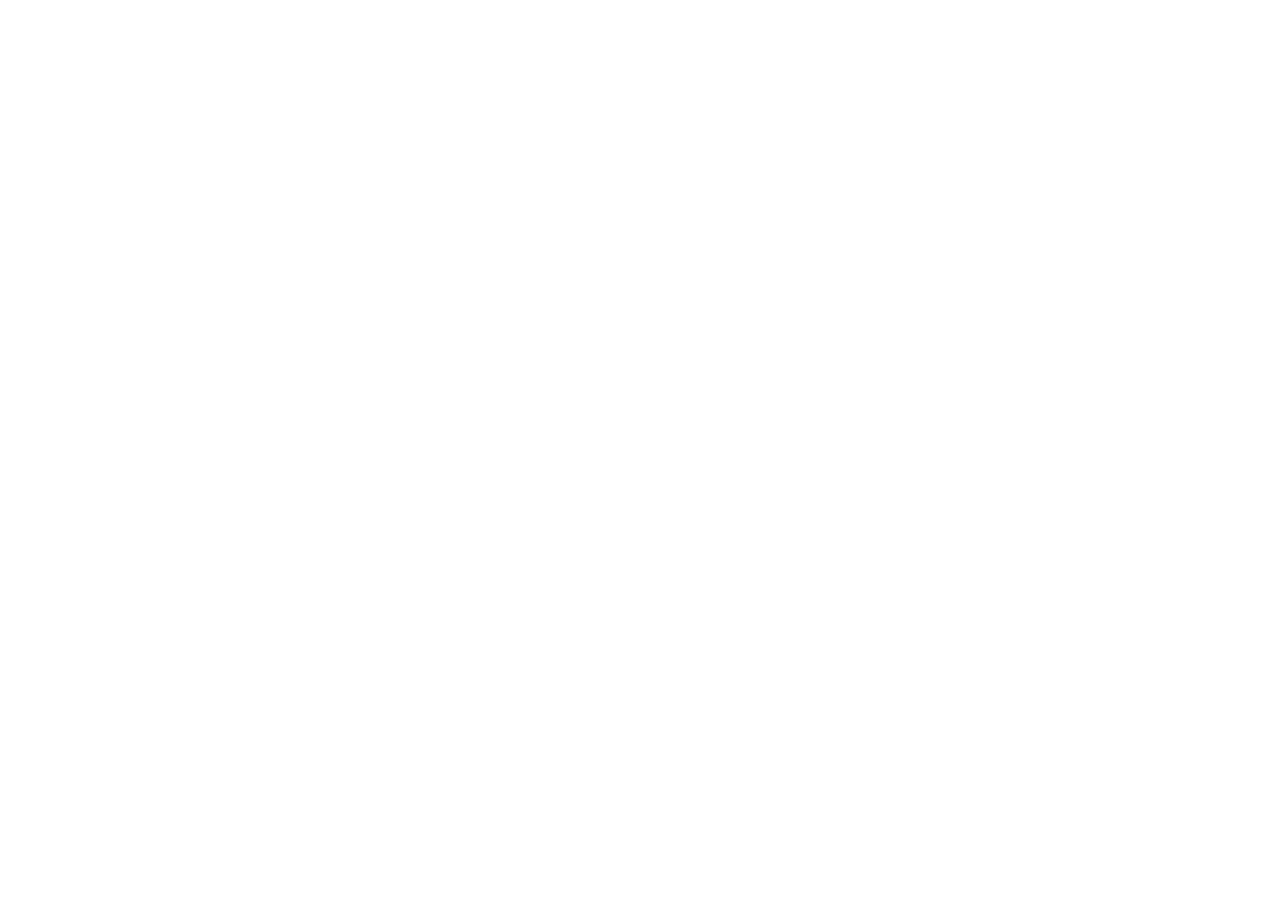
==== commit b595edc4: "Update index.html" ====
--- a/index.html
+++ b/index.html
@@ -1,1859 +1,701 @@
 <html>
 	<head>
 		<style>
-			/***************************************************
-			 * Generated by SVG Artista on 10/26/2019, 6:10:20 PM
-			 * MIT license (https://opensource.org/licenses/MIT)
-			 * W. https://svgartista.net
-			 **************************************************/
-
-			@-webkit-keyframes animate-svg-stroke-1 {
-			  0% {
-				stroke-dashoffset: 433.8673095703125px;
-				stroke-dasharray: 433.8673095703125px;
-			  }
-
-			  100% {
-				stroke-dashoffset: 0;
-			  }
-			}
-
-			@keyframes animate-svg-stroke-1 {
-			  0% {
-				stroke-dashoffset: 433.8673095703125px;
-				stroke-dasharray: 433.8673095703125px;
-			  }
-
-			  100% {
-				stroke-dashoffset: 0;
-			  }
-			}
-
-			@-webkit-keyframes animate-svg-fill-1 {
-			  0% {
-				fill: transparent;
-			  }
-
-			  100% {
-				fill: rgb(0, 0, 0);
-			  }
-			}
-
-			@keyframes animate-svg-fill-1 {
-			  0% {
-				fill: transparent;
-			  }
-
-			  100% {
-				fill: rgb(0, 0, 0);
-			  }
-			}
-
-			.svg-elem-1 {
-			  -webkit-animation: animate-svg-stroke-1 1s cubic-bezier(0.47, 0, 0.745, 0.715) 0s both,
-								   animate-svg-fill-1 0.7s cubic-bezier(0.47, 0, 0.745, 0.715) 0.8s both;
-					  animation: animate-svg-stroke-1 1s cubic-bezier(0.47, 0, 0.745, 0.715) 0s both,
-						   animate-svg-fill-1 0.7s cubic-bezier(0.47, 0, 0.745, 0.715) 0.8s both;
-			}
-
-			@-webkit-keyframes animate-svg-stroke-2 {
-			  0% {
-				stroke-dashoffset: 433.4085998535156px;
-				stroke-dasharray: 433.4085998535156px;
-			  }
-
-			  100% {
-				stroke-dashoffset: 0;
-			  }
-			}
-
-			@keyframes animate-svg-stroke-2 {
-			  0% {
-				stroke-dashoffset: 433.4085998535156px;
-				stroke-dasharray: 433.4085998535156px;
-			  }
-
-			  100% {
-				stroke-dashoffset: 0;
-			  }
-			}
-
-			@-webkit-keyframes animate-svg-fill-2 {
-			  0% {
-				fill: transparent;
-			  }
-
-			  100% {
-				fill: rgb(0, 0, 0);
-			  }
-			}
-
-			@keyframes animate-svg-fill-2 {
-			  0% {
-				fill: transparent;
-			  }
-
-			  100% {
-				fill: rgb(0, 0, 0);
-			  }
-			}
-
-			.svg-elem-2 {
-			  -webkit-animation: animate-svg-stroke-2 1s cubic-bezier(0.47, 0, 0.745, 0.715) 0.12s both,
-								   animate-svg-fill-2 0.7s cubic-bezier(0.47, 0, 0.745, 0.715) 0.9s both;
-					  animation: animate-svg-stroke-2 1s cubic-bezier(0.47, 0, 0.745, 0.715) 0.12s both,
-						   animate-svg-fill-2 0.7s cubic-bezier(0.47, 0, 0.745, 0.715) 0.9s both;
-			}
-
-			@-webkit-keyframes animate-svg-stroke-3 {
-			  0% {
-				stroke-dashoffset: 434.02294921875px;
-				stroke-dasharray: 434.02294921875px;
-			  }
-
-			  100% {
-				stroke-dashoffset: 0;
-			  }
-			}
-
-			@keyframes animate-svg-stroke-3 {
-			  0% {
-				stroke-dashoffset: 434.02294921875px;
-				stroke-dasharray: 434.02294921875px;
-			  }
-
-			  100% {
-				stroke-dashoffset: 0;
-			  }
-			}
-
-			@-webkit-keyframes animate-svg-fill-3 {
-			  0% {
-				fill: transparent;
-			  }
-
-			  100% {
-				fill: rgb(0, 0, 0);
-			  }
-			}
-
-			@keyframes animate-svg-fill-3 {
-			  0% {
-				fill: transparent;
-			  }
-
-			  100% {
-				fill: rgb(0, 0, 0);
-			  }
-			}
-
-			.svg-elem-3 {
-			  -webkit-animation: animate-svg-stroke-3 1s cubic-bezier(0.47, 0, 0.745, 0.715) 0.24s both,
-								   animate-svg-fill-3 0.7s cubic-bezier(0.47, 0, 0.745, 0.715) 1s both;
-					  animation: animate-svg-stroke-3 1s cubic-bezier(0.47, 0, 0.745, 0.715) 0.24s both,
-						   animate-svg-fill-3 0.7s cubic-bezier(0.47, 0, 0.745, 0.715) 1s both;
-			}
-
-			@-webkit-keyframes animate-svg-stroke-4 {
-			  0% {
-				stroke-dashoffset: 433.9563903808594px;
-				stroke-dasharray: 433.9563903808594px;
-			  }
-
-			  100% {
-				stroke-dashoffset: 0;
-			  }
-			}
-
-			@keyframes animate-svg-stroke-4 {
-			  0% {
-				stroke-dashoffset: 433.9563903808594px;
-				stroke-dasharray: 433.9563903808594px;
-			  }
-
-			  100% {
-				stroke-dashoffset: 0;
-			  }
-			}
-
-			@-webkit-keyframes animate-svg-fill-4 {
-			  0% {
-				fill: transparent;
-			  }
-
-			  100% {
-				fill: rgb(0, 0, 0);
-			  }
-			}
-
-			@keyframes animate-svg-fill-4 {
-			  0% {
-				fill: transparent;
-			  }
-
-			  100% {
-				fill: rgb(0, 0, 0);
-			  }
-			}
-
-			.svg-elem-4 {
-			  -webkit-animation: animate-svg-stroke-4 1s cubic-bezier(0.47, 0, 0.745, 0.715) 0.36s both,
-								   animate-svg-fill-4 0.7s cubic-bezier(0.47, 0, 0.745, 0.715) 1.1s both;
-					  animation: animate-svg-stroke-4 1s cubic-bezier(0.47, 0, 0.745, 0.715) 0.36s both,
-						   animate-svg-fill-4 0.7s cubic-bezier(0.47, 0, 0.745, 0.715) 1.1s both;
-			}
-
-			@-webkit-keyframes animate-svg-stroke-5 {
-			  0% {
-				stroke-dashoffset: 433.86737060546875px;
-				stroke-dasharray: 433.86737060546875px;
-			  }
-
-			  100% {
-				stroke-dashoffset: 0;
-			  }
-			}
-
-			@keyframes animate-svg-stroke-5 {
-			  0% {
-				stroke-dashoffset: 433.86737060546875px;
-				stroke-dasharray: 433.86737060546875px;
-			  }
-
-			  100% {
-				stroke-dashoffset: 0;
-			  }
-			}
-
-			@-webkit-keyframes animate-svg-fill-5 {
-			  0% {
-				fill: transparent;
-			  }
-
-			  100% {
-				fill: rgb(0, 0, 0);
-			  }
-			}
-
-			@keyframes animate-svg-fill-5 {
-			  0% {
-				fill: transparent;
-			  }
-
-			  100% {
-				fill: rgb(0, 0, 0);
-			  }
-			}
-
-			.svg-elem-5 {
-			  -webkit-animation: animate-svg-stroke-5 1s cubic-bezier(0.47, 0, 0.745, 0.715) 0.48s both,
-								   animate-svg-fill-5 0.7s cubic-bezier(0.47, 0, 0.745, 0.715) 1.2000000000000002s both;
-					  animation: animate-svg-stroke-5 1s cubic-bezier(0.47, 0, 0.745, 0.715) 0.48s both,
-						   animate-svg-fill-5 0.7s cubic-bezier(0.47, 0, 0.745, 0.715) 1.2000000000000002s both;
-			}
-
-			@-webkit-keyframes animate-svg-stroke-6 {
-			  0% {
-				stroke-dashoffset: 433.40863037109375px;
-				stroke-dasharray: 433.40863037109375px;
-			  }
-
-			  100% {
-				stroke-dashoffset: 0;
-			  }
-			}
-
-			@keyframes animate-svg-stroke-6 {
-			  0% {
-				stroke-dashoffset: 433.40863037109375px;
-				stroke-dasharray: 433.40863037109375px;
-			  }
-
-			  100% {
-				stroke-dashoffset: 0;
-			  }
-			}
-
-			@-webkit-keyframes animate-svg-fill-6 {
-			  0% {
-				fill: transparent;
-			  }
-
-			  100% {
-				fill: rgb(0, 0, 0);
-			  }
-			}
-
-			@keyframes animate-svg-fill-6 {
-			  0% {
-				fill: transparent;
-			  }
-
-			  100% {
-				fill: rgb(0, 0, 0);
-			  }
-			}
-
-			.svg-elem-6 {
-			  -webkit-animation: animate-svg-stroke-6 1s cubic-bezier(0.47, 0, 0.745, 0.715) 0.6s both,
-								   animate-svg-fill-6 0.7s cubic-bezier(0.47, 0, 0.745, 0.715) 1.3s both;
-					  animation: animate-svg-stroke-6 1s cubic-bezier(0.47, 0, 0.745, 0.715) 0.6s both,
-						   animate-svg-fill-6 0.7s cubic-bezier(0.47, 0, 0.745, 0.715) 1.3s both;
-			}
-
-			@-webkit-keyframes animate-svg-stroke-7 {
-			  0% {
-				stroke-dashoffset: 434.02301025390625px;
-				stroke-dasharray: 434.02301025390625px;
-			  }
-
-			  100% {
-				stroke-dashoffset: 0;
-			  }
-			}
-
-			@keyframes animate-svg-stroke-7 {
-			  0% {
-				stroke-dashoffset: 434.02301025390625px;
-				stroke-dasharray: 434.02301025390625px;
-			  }
-
-			  100% {
-				stroke-dashoffset: 0;
-			  }
-			}
-
-			@-webkit-keyframes animate-svg-fill-7 {
-			  0% {
-				fill: transparent;
-			  }
-
-			  100% {
-				fill: rgb(0, 0, 0);
-			  }
-			}
-
-			@keyframes animate-svg-fill-7 {
-			  0% {
-				fill: transparent;
-			  }
-
-			  100% {
-				fill: rgb(0, 0, 0);
-			  }
-			}
-
-			.svg-elem-7 {
-			  -webkit-animation: animate-svg-stroke-7 1s cubic-bezier(0.47, 0, 0.745, 0.715) 0.72s both,
-								   animate-svg-fill-7 0.7s cubic-bezier(0.47, 0, 0.745, 0.715) 1.4000000000000001s both;
-					  animation: animate-svg-stroke-7 1s cubic-bezier(0.47, 0, 0.745, 0.715) 0.72s both,
-						   animate-svg-fill-7 0.7s cubic-bezier(0.47, 0, 0.745, 0.715) 1.4000000000000001s both;
-			}
-
-			@-webkit-keyframes animate-svg-stroke-8 {
-			  0% {
-				stroke-dashoffset: 433.9563293457031px;
-				stroke-dasharray: 433.9563293457031px;
-			  }
-
-			  100% {
-				stroke-dashoffset: 0;
-			  }
-			}
-
-			@keyframes animate-svg-stroke-8 {
-			  0% {
-				stroke-dashoffset: 433.9563293457031px;
-				stroke-dasharray: 433.9563293457031px;
-			  }
-
-			  100% {
-				stroke-dashoffset: 0;
-			  }
-			}
-
-			@-webkit-keyframes animate-svg-fill-8 {
-			  0% {
-				fill: transparent;
-			  }
-
-			  100% {
-				fill: rgb(0, 0, 0);
-			  }
-			}
-
-			@keyframes animate-svg-fill-8 {
-			  0% {
-				fill: transparent;
-			  }
-
-			  100% {
-				fill: rgb(0, 0, 0);
-			  }
-			}
-
-			.svg-elem-8 {
-			  -webkit-animation: animate-svg-stroke-8 1s cubic-bezier(0.47, 0, 0.745, 0.715) 0.84s both,
-								   animate-svg-fill-8 0.7s cubic-bezier(0.47, 0, 0.745, 0.715) 1.5s both;
-					  animation: animate-svg-stroke-8 1s cubic-bezier(0.47, 0, 0.745, 0.715) 0.84s both,
-						   animate-svg-fill-8 0.7s cubic-bezier(0.47, 0, 0.745, 0.715) 1.5s both;
-			}
-
-			@-webkit-keyframes animate-svg-stroke-9 {
-			  0% {
-				stroke-dashoffset: 433.86737060546875px;
-				stroke-dasharray: 433.86737060546875px;
-			  }
-
-			  100% {
-				stroke-dashoffset: 0;
-			  }
-			}
-
-			@keyframes animate-svg-stroke-9 {
-			  0% {
-				stroke-dashoffset: 433.86737060546875px;
-				stroke-dasharray: 433.86737060546875px;
-			  }
-
-			  100% {
-				stroke-dashoffset: 0;
-			  }
-			}
-
-			@-webkit-keyframes animate-svg-fill-9 {
-			  0% {
-				fill: transparent;
-			  }
-
-			  100% {
-				fill: rgb(0, 0, 0);
-			  }
-			}
-
-			@keyframes animate-svg-fill-9 {
-			  0% {
-				fill: transparent;
-			  }
-
-			  100% {
-				fill: rgb(0, 0, 0);
-			  }
-			}
-
-			.svg-elem-9 {
-			  -webkit-animation: animate-svg-stroke-9 1s cubic-bezier(0.47, 0, 0.745, 0.715) 0.96s both,
-								   animate-svg-fill-9 0.7s cubic-bezier(0.47, 0, 0.745, 0.715) 1.6s both;
-					  animation: animate-svg-stroke-9 1s cubic-bezier(0.47, 0, 0.745, 0.715) 0.96s both,
-						   animate-svg-fill-9 0.7s cubic-bezier(0.47, 0, 0.745, 0.715) 1.6s both;
-			}
-
-			@-webkit-keyframes animate-svg-stroke-10 {
-			  0% {
-				stroke-dashoffset: 433.40850830078125px;
-				stroke-dasharray: 433.40850830078125px;
-			  }
-
-			  100% {
-				stroke-dashoffset: 0;
-			  }
-			}
-
-			@keyframes animate-svg-stroke-10 {
-			  0% {
-				stroke-dashoffset: 433.40850830078125px;
-				stroke-dasharray: 433.40850830078125px;
-			  }
-
-			  100% {
-				stroke-dashoffset: 0;
-			  }
-			}
-
-			@-webkit-keyframes animate-svg-fill-10 {
-			  0% {
-				fill: transparent;
-			  }
-
-			  100% {
-				fill: rgb(0, 0, 0);
-			  }
-			}
-
-			@keyframes animate-svg-fill-10 {
-			  0% {
-				fill: transparent;
-			  }
-
-			  100% {
-				fill: rgb(0, 0, 0);
-			  }
-			}
-
-			.svg-elem-10 {
-			  -webkit-animation: animate-svg-stroke-10 1s cubic-bezier(0.47, 0, 0.745, 0.715) 1.08s both,
-								   animate-svg-fill-10 0.7s cubic-bezier(0.47, 0, 0.745, 0.715) 1.7000000000000002s both;
-					  animation: animate-svg-stroke-10 1s cubic-bezier(0.47, 0, 0.745, 0.715) 1.08s both,
-						   animate-svg-fill-10 0.7s cubic-bezier(0.47, 0, 0.745, 0.715) 1.7000000000000002s both;
-			}
-
-			@-webkit-keyframes animate-svg-stroke-11 {
-			  0% {
-				stroke-dashoffset: 434.02288818359375px;
-				stroke-dasharray: 434.02288818359375px;
-			  }
-
-			  100% {
-				stroke-dashoffset: 0;
-			  }
-			}
-
-			@keyframes animate-svg-stroke-11 {
-			  0% {
-				stroke-dashoffset: 434.02288818359375px;
-				stroke-dasharray: 434.02288818359375px;
-			  }
-
-			  100% {
-				stroke-dashoffset: 0;
-			  }
-			}
-
-			@-webkit-keyframes animate-svg-fill-11 {
-			  0% {
-				fill: transparent;
-			  }
-
-			  100% {
-				fill: rgb(0, 0, 0);
-			  }
-			}
-
-			@keyframes animate-svg-fill-11 {
-			  0% {
-				fill: transparent;
-			  }
-
-			  100% {
-				fill: rgb(0, 0, 0);
-			  }
-			}
-
-			.svg-elem-11 {
-			  -webkit-animation: animate-svg-stroke-11 1s cubic-bezier(0.47, 0, 0.745, 0.715) 1.2s both,
-								   animate-svg-fill-11 0.7s cubic-bezier(0.47, 0, 0.745, 0.715) 1.8s both;
-					  animation: animate-svg-stroke-11 1s cubic-bezier(0.47, 0, 0.745, 0.715) 1.2s both,
-						   animate-svg-fill-11 0.7s cubic-bezier(0.47, 0, 0.745, 0.715) 1.8s both;
-			}
-
-			@-webkit-keyframes animate-svg-stroke-12 {
-			  0% {
-				stroke-dashoffset: 433.956298828125px;
-				stroke-dasharray: 433.956298828125px;
-			  }
-
-			  100% {
-				stroke-dashoffset: 0;
-			  }
-			}
-
-			@keyframes animate-svg-stroke-12 {
-			  0% {
-				stroke-dashoffset: 433.956298828125px;
-				stroke-dasharray: 433.956298828125px;
-			  }
-
-			  100% {
-				stroke-dashoffset: 0;
-			  }
-			}
-
-			@-webkit-keyframes animate-svg-fill-12 {
-			  0% {
-				fill: transparent;
-			  }
-
-			  100% {
-				fill: rgb(0, 0, 0);
-			  }
-			}
-
-			@keyframes animate-svg-fill-12 {
-			  0% {
-				fill: transparent;
-			  }
-
-			  100% {
-				fill: rgb(0, 0, 0);
-			  }
-			}
-
-			.svg-elem-12 {
-			  -webkit-animation: animate-svg-stroke-12 1s cubic-bezier(0.47, 0, 0.745, 0.715) 1.3199999999999998s both,
-								   animate-svg-fill-12 0.7s cubic-bezier(0.47, 0, 0.745, 0.715) 1.9000000000000001s both;
-					  animation: animate-svg-stroke-12 1s cubic-bezier(0.47, 0, 0.745, 0.715) 1.3199999999999998s both,
-						   animate-svg-fill-12 0.7s cubic-bezier(0.47, 0, 0.745, 0.715) 1.9000000000000001s both;
-			}
-
-			@-webkit-keyframes animate-svg-stroke-13 {
-			  0% {
-				stroke-dashoffset: 433.8673095703125px;
-				stroke-dasharray: 433.8673095703125px;
-			  }
-
-			  100% {
-				stroke-dashoffset: 0;
-			  }
-			}
-
-			@keyframes animate-svg-stroke-13 {
-			  0% {
-				stroke-dashoffset: 433.8673095703125px;
-				stroke-dasharray: 433.8673095703125px;
-			  }
-
-			  100% {
-				stroke-dashoffset: 0;
-			  }
-			}
-
-			@-webkit-keyframes animate-svg-fill-13 {
-			  0% {
-				fill: transparent;
-			  }
-
-			  100% {
-				fill: rgb(0, 0, 0);
-			  }
-			}
-
-			@keyframes animate-svg-fill-13 {
-			  0% {
-				fill: transparent;
-			  }
-
-			  100% {
-				fill: rgb(0, 0, 0);
-			  }
-			}
-
-			.svg-elem-13 {
-			  -webkit-animation: animate-svg-stroke-13 1s cubic-bezier(0.47, 0, 0.745, 0.715) 1.44s both,
-								   animate-svg-fill-13 0.7s cubic-bezier(0.47, 0, 0.745, 0.715) 2s both;
-					  animation: animate-svg-stroke-13 1s cubic-bezier(0.47, 0, 0.745, 0.715) 1.44s both,
-						   animate-svg-fill-13 0.7s cubic-bezier(0.47, 0, 0.745, 0.715) 2s both;
-			}
-
-			@-webkit-keyframes animate-svg-stroke-14 {
-			  0% {
-				stroke-dashoffset: 433.4085693359375px;
-				stroke-dasharray: 433.4085693359375px;
-			  }
-
-			  100% {
-				stroke-dashoffset: 0;
-			  }
-			}
-
-			@keyframes animate-svg-stroke-14 {
-			  0% {
-				stroke-dashoffset: 433.4085693359375px;
-				stroke-dasharray: 433.4085693359375px;
-			  }
-
-			  100% {
-				stroke-dashoffset: 0;
-			  }
-			}
-
-			@-webkit-keyframes animate-svg-fill-14 {
-			  0% {
-				fill: transparent;
-			  }
-
-			  100% {
-				fill: rgb(0, 0, 0);
-			  }
-			}
-
-			@keyframes animate-svg-fill-14 {
-			  0% {
-				fill: transparent;
-			  }
-
-			  100% {
-				fill: rgb(0, 0, 0);
-			  }
-			}
-
-			.svg-elem-14 {
-			  -webkit-animation: animate-svg-stroke-14 1s cubic-bezier(0.47, 0, 0.745, 0.715) 1.56s both,
-								   animate-svg-fill-14 0.7s cubic-bezier(0.47, 0, 0.745, 0.715) 2.1s both;
-					  animation: animate-svg-stroke-14 1s cubic-bezier(0.47, 0, 0.745, 0.715) 1.56s both,
-						   animate-svg-fill-14 0.7s cubic-bezier(0.47, 0, 0.745, 0.715) 2.1s both;
-			}
-
-			@-webkit-keyframes animate-svg-stroke-15 {
-			  0% {
-				stroke-dashoffset: 434.02294921875px;
-				stroke-dasharray: 434.02294921875px;
-			  }
-
-			  100% {
-				stroke-dashoffset: 0;
-			  }
-			}
-
-			@keyframes animate-svg-stroke-15 {
-			  0% {
-				stroke-dashoffset: 434.02294921875px;
-				stroke-dasharray: 434.02294921875px;
-			  }
-
-			  100% {
-				stroke-dashoffset: 0;
-			  }
-			}
-
-			@-webkit-keyframes animate-svg-fill-15 {
-			  0% {
-				fill: transparent;
-			  }
-
-			  100% {
-				fill: rgb(0, 0, 0);
-			  }
-			}
-
-			@keyframes animate-svg-fill-15 {
-			  0% {
-				fill: transparent;
-			  }
-
-			  100% {
-				fill: rgb(0, 0, 0);
-			  }
-			}
-
-			.svg-elem-15 {
-			  -webkit-animation: animate-svg-stroke-15 1s cubic-bezier(0.47, 0, 0.745, 0.715) 1.68s both,
-								   animate-svg-fill-15 0.7s cubic-bezier(0.47, 0, 0.745, 0.715) 2.2s both;
-					  animation: animate-svg-stroke-15 1s cubic-bezier(0.47, 0, 0.745, 0.715) 1.68s both,
-						   animate-svg-fill-15 0.7s cubic-bezier(0.47, 0, 0.745, 0.715) 2.2s both;
-			}
-
-			@-webkit-keyframes animate-svg-stroke-16 {
-			  0% {
-				stroke-dashoffset: 433.9563903808594px;
-				stroke-dasharray: 433.9563903808594px;
-			  }
-
-			  100% {
-				stroke-dashoffset: 0;
-			  }
-			}
-
-			@keyframes animate-svg-stroke-16 {
-			  0% {
-				stroke-dashoffset: 433.9563903808594px;
-				stroke-dasharray: 433.9563903808594px;
-			  }
-
-			  100% {
-				stroke-dashoffset: 0;
-			  }
-			}
-
-			@-webkit-keyframes animate-svg-fill-16 {
-			  0% {
-				fill: transparent;
-			  }
-
-			  100% {
-				fill: rgb(0, 0, 0);
-			  }
-			}
-
-			@keyframes animate-svg-fill-16 {
-			  0% {
-				fill: transparent;
-			  }
-
-			  100% {
-				fill: rgb(0, 0, 0);
-			  }
-			}
-
-			.svg-elem-16 {
-			  -webkit-animation: animate-svg-stroke-16 1s cubic-bezier(0.47, 0, 0.745, 0.715) 1.7999999999999998s both,
-								   animate-svg-fill-16 0.7s cubic-bezier(0.47, 0, 0.745, 0.715) 2.3s both;
-					  animation: animate-svg-stroke-16 1s cubic-bezier(0.47, 0, 0.745, 0.715) 1.7999999999999998s both,
-						   animate-svg-fill-16 0.7s cubic-bezier(0.47, 0, 0.745, 0.715) 2.3s both;
-			}
-
-			@-webkit-keyframes animate-svg-stroke-17 {
-			  0% {
-				stroke-dashoffset: 410.4070449666731px;
-				stroke-dasharray: 410.4070449666731px;
-			  }
-
-			  100% {
-				stroke-dashoffset: 0;
-			  }
-			}
-
-			@keyframes animate-svg-stroke-17 {
-			  0% {
-				stroke-dashoffset: 410.4070449666731px;
-				stroke-dasharray: 410.4070449666731px;
-			  }
-
-			  100% {
-				stroke-dashoffset: 0;
-			  }
-			}
-
-			@-webkit-keyframes animate-svg-fill-17 {
-			  0% {
-				fill: transparent;
-			  }
-
-			  100% {
-				fill: rgb(0, 0, 0);
-			  }
-			}
-
-			@keyframes animate-svg-fill-17 {
-			  0% {
-				fill: transparent;
-			  }
-
-			  100% {
-				fill: rgb(0, 0, 0);
-			  }
-			}
-
-			.svg-elem-17 {
-			  -webkit-animation: animate-svg-stroke-17 1s cubic-bezier(0.47, 0, 0.745, 0.715) 1.92s both,
-								   animate-svg-fill-17 0.7s cubic-bezier(0.47, 0, 0.745, 0.715) 2.4000000000000004s both;
-					  animation: animate-svg-stroke-17 1s cubic-bezier(0.47, 0, 0.745, 0.715) 1.92s both,
-						   animate-svg-fill-17 0.7s cubic-bezier(0.47, 0, 0.745, 0.715) 2.4000000000000004s both;
-			}
-
-			@-webkit-keyframes animate-svg-stroke-18 {
-			  0% {
-				stroke-dashoffset: 433.3794860839844px;
-				stroke-dasharray: 433.3794860839844px;
-			  }
-
-			  100% {
-				stroke-dashoffset: 0;
-			  }
-			}
-
-			@keyframes animate-svg-stroke-18 {
-			  0% {
-				stroke-dashoffset: 433.3794860839844px;
-				stroke-dasharray: 433.3794860839844px;
-			  }
-
-			  100% {
-				stroke-dashoffset: 0;
-			  }
-			}
-
-			@-webkit-keyframes animate-svg-fill-18 {
-			  0% {
-				fill: transparent;
-			  }
-
-			  100% {
-				fill: rgb(0, 0, 0);
-			  }
-			}
-
-			@keyframes animate-svg-fill-18 {
-			  0% {
-				fill: transparent;
-			  }
-
-			  100% {
-				fill: rgb(0, 0, 0);
-			  }
-			}
-
-			.svg-elem-18 {
-			  -webkit-animation: animate-svg-stroke-18 1s cubic-bezier(0.47, 0, 0.745, 0.715) 2.04s both,
-								   animate-svg-fill-18 0.7s cubic-bezier(0.47, 0, 0.745, 0.715) 2.5s both;
-					  animation: animate-svg-stroke-18 1s cubic-bezier(0.47, 0, 0.745, 0.715) 2.04s both,
-						   animate-svg-fill-18 0.7s cubic-bezier(0.47, 0, 0.745, 0.715) 2.5s both;
-			}
-
-			@-webkit-keyframes animate-svg-stroke-19 {
-			  0% {
-				stroke-dashoffset: 432.814697265625px;
-				stroke-dasharray: 432.814697265625px;
-			  }
-
-			  100% {
-				stroke-dashoffset: 0;
-			  }
-			}
-
-			@keyframes animate-svg-stroke-19 {
-			  0% {
-				stroke-dashoffset: 432.814697265625px;
-				stroke-dasharray: 432.814697265625px;
-			  }
-
-			  100% {
-				stroke-dashoffset: 0;
-			  }
-			}
-
-			@-webkit-keyframes animate-svg-fill-19 {
-			  0% {
-				fill: transparent;
-			  }
-
-			  100% {
-				fill: rgb(0, 0, 0);
-			  }
-			}
-
-			@keyframes animate-svg-fill-19 {
-			  0% {
-				fill: transparent;
-			  }
-
-			  100% {
-				fill: rgb(0, 0, 0);
-			  }
-			}
-
-			.svg-elem-19 {
-			  -webkit-animation: animate-svg-stroke-19 1s cubic-bezier(0.47, 0, 0.745, 0.715) 2.16s both,
-								   animate-svg-fill-19 0.7s cubic-bezier(0.47, 0, 0.745, 0.715) 2.6s both;
-					  animation: animate-svg-stroke-19 1s cubic-bezier(0.47, 0, 0.745, 0.715) 2.16s both,
-						   animate-svg-fill-19 0.7s cubic-bezier(0.47, 0, 0.745, 0.715) 2.6s both;
-			}
-
-			@-webkit-keyframes animate-svg-stroke-20 {
-			  0% {
-				stroke-dashoffset: 431.87969970703125px;
-				stroke-dasharray: 431.87969970703125px;
-			  }
-
-			  100% {
-				stroke-dashoffset: 0;
-			  }
-			}
-
-			@keyframes animate-svg-stroke-20 {
-			  0% {
-				stroke-dashoffset: 431.87969970703125px;
-				stroke-dasharray: 431.87969970703125px;
-			  }
-
-			  100% {
-				stroke-dashoffset: 0;
-			  }
-			}
-
-			@-webkit-keyframes animate-svg-fill-20 {
-			  0% {
-				fill: transparent;
-			  }
-
-			  100% {
-				fill: rgb(0, 0, 0);
-			  }
-			}
-
-			@keyframes animate-svg-fill-20 {
-			  0% {
-				fill: transparent;
-			  }
-
-			  100% {
-				fill: rgb(0, 0, 0);
-			  }
-			}
-
-			.svg-elem-20 {
-			  -webkit-animation: animate-svg-stroke-20 1s cubic-bezier(0.47, 0, 0.745, 0.715) 2.28s both,
-								   animate-svg-fill-20 0.7s cubic-bezier(0.47, 0, 0.745, 0.715) 2.7s both;
-					  animation: animate-svg-stroke-20 1s cubic-bezier(0.47, 0, 0.745, 0.715) 2.28s both,
-						   animate-svg-fill-20 0.7s cubic-bezier(0.47, 0, 0.745, 0.715) 2.7s both;
-			}
-
-			@-webkit-keyframes animate-svg-stroke-21 {
-			  0% {
-				stroke-dashoffset: 433.44525146484375px;
-				stroke-dasharray: 433.44525146484375px;
-			  }
-
-			  100% {
-				stroke-dashoffset: 0;
-			  }
-			}
-
-			@keyframes animate-svg-stroke-21 {
-			  0% {
-				stroke-dashoffset: 433.44525146484375px;
-				stroke-dasharray: 433.44525146484375px;
-			  }
-
-			  100% {
-				stroke-dashoffset: 0;
-			  }
-			}
-
-			@-webkit-keyframes animate-svg-fill-21 {
-			  0% {
-				fill: transparent;
-			  }
-
-			  100% {
-				fill: rgb(0, 0, 0);
-			  }
-			}
-
-			@keyframes animate-svg-fill-21 {
-			  0% {
-				fill: transparent;
-			  }
-
-			  100% {
-				fill: rgb(0, 0, 0);
-			  }
-			}
-
-			.svg-elem-21 {
-			  -webkit-animation: animate-svg-stroke-21 1s cubic-bezier(0.47, 0, 0.745, 0.715) 2.4s both,
-								   animate-svg-fill-21 0.7s cubic-bezier(0.47, 0, 0.745, 0.715) 2.8s both;
-					  animation: animate-svg-stroke-21 1s cubic-bezier(0.47, 0, 0.745, 0.715) 2.4s both,
-						   animate-svg-fill-21 0.7s cubic-bezier(0.47, 0, 0.745, 0.715) 2.8s both;
-			}
-
-			@-webkit-keyframes animate-svg-stroke-22 {
-			  0% {
-				stroke-dashoffset: 433.3794860839844px;
-				stroke-dasharray: 433.3794860839844px;
-			  }
-
-			  100% {
-				stroke-dashoffset: 0;
-			  }
-			}
-
-			@keyframes animate-svg-stroke-22 {
-			  0% {
-				stroke-dashoffset: 433.3794860839844px;
-				stroke-dasharray: 433.3794860839844px;
-			  }
-
-			  100% {
-				stroke-dashoffset: 0;
-			  }
-			}
-
-			@-webkit-keyframes animate-svg-fill-22 {
-			  0% {
-				fill: transparent;
-			  }
-
-			  100% {
-				fill: rgb(0, 0, 0);
-			  }
-			}
-
-			@keyframes animate-svg-fill-22 {
-			  0% {
-				fill: transparent;
-			  }
-
-			  100% {
-				fill: rgb(0, 0, 0);
-			  }
-			}
-
-			.svg-elem-22 {
-			  -webkit-animation: animate-svg-stroke-22 1s cubic-bezier(0.47, 0, 0.745, 0.715) 2.52s both,
-								   animate-svg-fill-22 0.7s cubic-bezier(0.47, 0, 0.745, 0.715) 2.9000000000000004s both;
-					  animation: animate-svg-stroke-22 1s cubic-bezier(0.47, 0, 0.745, 0.715) 2.52s both,
-						   animate-svg-fill-22 0.7s cubic-bezier(0.47, 0, 0.745, 0.715) 2.9000000000000004s both;
-			}
-
-			@-webkit-keyframes animate-svg-stroke-23 {
-			  0% {
-				stroke-dashoffset: 432.8146667480469px;
-				stroke-dasharray: 432.8146667480469px;
-			  }
-
-			  100% {
-				stroke-dashoffset: 0;
-			  }
-			}
-
-			@keyframes animate-svg-stroke-23 {
-			  0% {
-				stroke-dashoffset: 432.8146667480469px;
-				stroke-dasharray: 432.8146667480469px;
-			  }
-
-			  100% {
-				stroke-dashoffset: 0;
-			  }
-			}
-
-			@-webkit-keyframes animate-svg-fill-23 {
-			  0% {
-				fill: transparent;
-			  }
-
-			  100% {
-				fill: rgb(0, 0, 0);
-			  }
-			}
-
-			@keyframes animate-svg-fill-23 {
-			  0% {
-				fill: transparent;
-			  }
-
-			  100% {
-				fill: rgb(0, 0, 0);
-			  }
-			}
-
-			.svg-elem-23 {
-			  -webkit-animation: animate-svg-stroke-23 1s cubic-bezier(0.47, 0, 0.745, 0.715) 2.6399999999999997s both,
-								   animate-svg-fill-23 0.7s cubic-bezier(0.47, 0, 0.745, 0.715) 3s both;
-					  animation: animate-svg-stroke-23 1s cubic-bezier(0.47, 0, 0.745, 0.715) 2.6399999999999997s both,
-						   animate-svg-fill-23 0.7s cubic-bezier(0.47, 0, 0.745, 0.715) 3s both;
-			}
-
-			@-webkit-keyframes animate-svg-stroke-24 {
-			  0% {
-				stroke-dashoffset: 431.879638671875px;
-				stroke-dasharray: 431.879638671875px;
-			  }
-
-			  100% {
-				stroke-dashoffset: 0;
-			  }
-			}
-
-			@keyframes animate-svg-stroke-24 {
-			  0% {
-				stroke-dashoffset: 431.879638671875px;
-				stroke-dasharray: 431.879638671875px;
-			  }
-
-			  100% {
-				stroke-dashoffset: 0;
-			  }
-			}
-
-			@-webkit-keyframes animate-svg-fill-24 {
-			  0% {
-				fill: transparent;
-			  }
-
-			  100% {
-				fill: rgb(0, 0, 0);
-			  }
-			}
-
-			@keyframes animate-svg-fill-24 {
-			  0% {
-				fill: transparent;
-			  }
-
-			  100% {
-				fill: rgb(0, 0, 0);
-			  }
-			}
-
-			.svg-elem-24 {
-			  -webkit-animation: animate-svg-stroke-24 1s cubic-bezier(0.47, 0, 0.745, 0.715) 2.76s both,
-								   animate-svg-fill-24 0.7s cubic-bezier(0.47, 0, 0.745, 0.715) 3.1000000000000005s both;
-					  animation: animate-svg-stroke-24 1s cubic-bezier(0.47, 0, 0.745, 0.715) 2.76s both,
-						   animate-svg-fill-24 0.7s cubic-bezier(0.47, 0, 0.745, 0.715) 3.1000000000000005s both;
-			}
-
-			@-webkit-keyframes animate-svg-stroke-25 {
-			  0% {
-				stroke-dashoffset: 433.4453125px;
-				stroke-dasharray: 433.4453125px;
-			  }
-
-			  100% {
-				stroke-dashoffset: 0;
-			  }
-			}
-
-			@keyframes animate-svg-stroke-25 {
-			  0% {
-				stroke-dashoffset: 433.4453125px;
-				stroke-dasharray: 433.4453125px;
-			  }
-
-			  100% {
-				stroke-dashoffset: 0;
-			  }
-			}
-
-			@-webkit-keyframes animate-svg-fill-25 {
-			  0% {
-				fill: transparent;
-			  }
-
-			  100% {
-				fill: rgb(0, 0, 0);
-			  }
-			}
-
-			@keyframes animate-svg-fill-25 {
-			  0% {
-				fill: transparent;
-			  }
-
-			  100% {
-				fill: rgb(0, 0, 0);
-			  }
-			}
-
-			.svg-elem-25 {
-			  -webkit-animation: animate-svg-stroke-25 1s cubic-bezier(0.47, 0, 0.745, 0.715) 2.88s both,
-								   animate-svg-fill-25 0.7s cubic-bezier(0.47, 0, 0.745, 0.715) 3.2s both;
-					  animation: animate-svg-stroke-25 1s cubic-bezier(0.47, 0, 0.745, 0.715) 2.88s both,
-						   animate-svg-fill-25 0.7s cubic-bezier(0.47, 0, 0.745, 0.715) 3.2s both;
-			}
-
-			@-webkit-keyframes animate-svg-stroke-26 {
-			  0% {
-				stroke-dashoffset: 433.3795471191406px;
-				stroke-dasharray: 433.3795471191406px;
-			  }
-
-			  100% {
-				stroke-dashoffset: 0;
-			  }
-			}
-
-			@keyframes animate-svg-stroke-26 {
-			  0% {
-				stroke-dashoffset: 433.3795471191406px;
-				stroke-dasharray: 433.3795471191406px;
-			  }
-
-			  100% {
-				stroke-dashoffset: 0;
-			  }
-			}
-
-			@-webkit-keyframes animate-svg-fill-26 {
-			  0% {
-				fill: transparent;
-			  }
-
-			  100% {
-				fill: rgb(0, 0, 0);
-			  }
-			}
-
-			@keyframes animate-svg-fill-26 {
-			  0% {
-				fill: transparent;
-			  }
-
-			  100% {
-				fill: rgb(0, 0, 0);
-			  }
-			}
-
-			.svg-elem-26 {
-			  -webkit-animation: animate-svg-stroke-26 1s cubic-bezier(0.47, 0, 0.745, 0.715) 3s both,
-								   animate-svg-fill-26 0.7s cubic-bezier(0.47, 0, 0.745, 0.715) 3.3s both;
-					  animation: animate-svg-stroke-26 1s cubic-bezier(0.47, 0, 0.745, 0.715) 3s both,
-						   animate-svg-fill-26 0.7s cubic-bezier(0.47, 0, 0.745, 0.715) 3.3s both;
-			}
-
-			@-webkit-keyframes animate-svg-stroke-27 {
-			  0% {
-				stroke-dashoffset: 432.8146057128906px;
-				stroke-dasharray: 432.8146057128906px;
-			  }
-
-			  100% {
-				stroke-dashoffset: 0;
-			  }
-			}
-
-			@keyframes animate-svg-stroke-27 {
-			  0% {
-				stroke-dashoffset: 432.8146057128906px;
-				stroke-dasharray: 432.8146057128906px;
-			  }
-
-			  100% {
-				stroke-dashoffset: 0;
-			  }
-			}
-
-			@-webkit-keyframes animate-svg-fill-27 {
-			  0% {
-				fill: transparent;
-			  }
-
-			  100% {
-				fill: rgb(0, 0, 0);
-			  }
-			}
-
-			@keyframes animate-svg-fill-27 {
-			  0% {
-				fill: transparent;
-			  }
-
-			  100% {
-				fill: rgb(0, 0, 0);
-			  }
-			}
-
-			.svg-elem-27 {
-			  -webkit-animation: animate-svg-stroke-27 1s cubic-bezier(0.47, 0, 0.745, 0.715) 3.12s both,
-								   animate-svg-fill-27 0.7s cubic-bezier(0.47, 0, 0.745, 0.715) 3.4000000000000004s both;
-					  animation: animate-svg-stroke-27 1s cubic-bezier(0.47, 0, 0.745, 0.715) 3.12s both,
-						   animate-svg-fill-27 0.7s cubic-bezier(0.47, 0, 0.745, 0.715) 3.4000000000000004s both;
-			}
-
-			@-webkit-keyframes animate-svg-stroke-28 {
-			  0% {
-				stroke-dashoffset: 431.8795166015625px;
-				stroke-dasharray: 431.8795166015625px;
-			  }
-
-			  100% {
-				stroke-dashoffset: 0;
-			  }
-			}
-
-			@keyframes animate-svg-stroke-28 {
-			  0% {
-				stroke-dashoffset: 431.8795166015625px;
-				stroke-dasharray: 431.8795166015625px;
-			  }
-
-			  100% {
-				stroke-dashoffset: 0;
-			  }
-			}
-
-			@-webkit-keyframes animate-svg-fill-28 {
-			  0% {
-				fill: transparent;
-			  }
-
-			  100% {
-				fill: rgb(0, 0, 0);
-			  }
-			}
-
-			@keyframes animate-svg-fill-28 {
-			  0% {
-				fill: transparent;
-			  }
-
-			  100% {
-				fill: rgb(0, 0, 0);
-			  }
-			}
-
-			.svg-elem-28 {
-			  -webkit-animation: animate-svg-stroke-28 1s cubic-bezier(0.47, 0, 0.745, 0.715) 3.2399999999999998s both,
-								   animate-svg-fill-28 0.7s cubic-bezier(0.47, 0, 0.745, 0.715) 3.5s both;
-					  animation: animate-svg-stroke-28 1s cubic-bezier(0.47, 0, 0.745, 0.715) 3.2399999999999998s both,
-						   animate-svg-fill-28 0.7s cubic-bezier(0.47, 0, 0.745, 0.715) 3.5s both;
-			}
-
-			@-webkit-keyframes animate-svg-stroke-29 {
-			  0% {
-				stroke-dashoffset: 433.4452819824219px;
-				stroke-dasharray: 433.4452819824219px;
-			  }
-
-			  100% {
-				stroke-dashoffset: 0;
-			  }
-			}
-
-			@keyframes animate-svg-stroke-29 {
-			  0% {
-				stroke-dashoffset: 433.4452819824219px;
-				stroke-dasharray: 433.4452819824219px;
-			  }
-
-			  100% {
-				stroke-dashoffset: 0;
-			  }
-			}
-
-			@-webkit-keyframes animate-svg-fill-29 {
-			  0% {
-				fill: transparent;
-			  }
-
-			  100% {
-				fill: rgb(0, 0, 0);
-			  }
-			}
-
-			@keyframes animate-svg-fill-29 {
-			  0% {
-				fill: transparent;
-			  }
-
-			  100% {
-				fill: rgb(0, 0, 0);
-			  }
-			}
-
-			.svg-elem-29 {
-			  -webkit-animation: animate-svg-stroke-29 1s cubic-bezier(0.47, 0, 0.745, 0.715) 3.36s both,
-								   animate-svg-fill-29 0.7s cubic-bezier(0.47, 0, 0.745, 0.715) 3.6000000000000005s both;
-					  animation: animate-svg-stroke-29 1s cubic-bezier(0.47, 0, 0.745, 0.715) 3.36s both,
-						   animate-svg-fill-29 0.7s cubic-bezier(0.47, 0, 0.745, 0.715) 3.6000000000000005s both;
-			}
-
-			@-webkit-keyframes animate-svg-stroke-30 {
-			  0% {
-				stroke-dashoffset: 433.3795471191406px;
-				stroke-dasharray: 433.3795471191406px;
-			  }
-
-			  100% {
-				stroke-dashoffset: 0;
-			  }
-			}
-
-			@keyframes animate-svg-stroke-30 {
-			  0% {
-				stroke-dashoffset: 433.3795471191406px;
-				stroke-dasharray: 433.3795471191406px;
-			  }
-
-			  100% {
-				stroke-dashoffset: 0;
-			  }
-			}
-
-			@-webkit-keyframes animate-svg-fill-30 {
-			  0% {
-				fill: transparent;
-			  }
-
-			  100% {
-				fill: rgb(0, 0, 0);
-			  }
-			}
-
-			@keyframes animate-svg-fill-30 {
-			  0% {
-				fill: transparent;
-			  }
-
-			  100% {
-				fill: rgb(0, 0, 0);
-			  }
-			}
-
-			.svg-elem-30 {
-			  -webkit-animation: animate-svg-stroke-30 1s cubic-bezier(0.47, 0, 0.745, 0.715) 3.48s both,
-								   animate-svg-fill-30 0.7s cubic-bezier(0.47, 0, 0.745, 0.715) 3.7s both;
-					  animation: animate-svg-stroke-30 1s cubic-bezier(0.47, 0, 0.745, 0.715) 3.48s both,
-						   animate-svg-fill-30 0.7s cubic-bezier(0.47, 0, 0.745, 0.715) 3.7s both;
-			}
-
-			@-webkit-keyframes animate-svg-stroke-31 {
-			  0% {
-				stroke-dashoffset: 432.814697265625px;
-				stroke-dasharray: 432.814697265625px;
-			  }
-
-			  100% {
-				stroke-dashoffset: 0;
-			  }
-			}
-
-			@keyframes animate-svg-stroke-31 {
-			  0% {
-				stroke-dashoffset: 432.814697265625px;
-				stroke-dasharray: 432.814697265625px;
-			  }
-
-			  100% {
-				stroke-dashoffset: 0;
-			  }
-			}
-
-			@-webkit-keyframes animate-svg-fill-31 {
-			  0% {
-				fill: transparent;
-			  }
-
-			  100% {
-				fill: rgb(0, 0, 0);
-			  }
-			}
-
-			@keyframes animate-svg-fill-31 {
-			  0% {
-				fill: transparent;
-			  }
-
-			  100% {
-				fill: rgb(0, 0, 0);
-			  }
-			}
-
-			.svg-elem-31 {
-			  -webkit-animation: animate-svg-stroke-31 1s cubic-bezier(0.47, 0, 0.745, 0.715) 3.5999999999999996s both,
-								   animate-svg-fill-31 0.7s cubic-bezier(0.47, 0, 0.745, 0.715) 3.8s both;
-					  animation: animate-svg-stroke-31 1s cubic-bezier(0.47, 0, 0.745, 0.715) 3.5999999999999996s both,
-						   animate-svg-fill-31 0.7s cubic-bezier(0.47, 0, 0.745, 0.715) 3.8s both;
-			}
-
-			@-webkit-keyframes animate-svg-stroke-32 {
-			  0% {
-				stroke-dashoffset: 431.879638671875px;
-				stroke-dasharray: 431.879638671875px;
-			  }
-
-			  100% {
-				stroke-dashoffset: 0;
-			  }
-			}
-
-			@keyframes animate-svg-stroke-32 {
-			  0% {
-				stroke-dashoffset: 431.879638671875px;
-				stroke-dasharray: 431.879638671875px;
-			  }
-
-			  100% {
-				stroke-dashoffset: 0;
-			  }
-			}
-
-			@-webkit-keyframes animate-svg-fill-32 {
-			  0% {
-				fill: transparent;
-			  }
-
-			  100% {
-				fill: rgb(0, 0, 0);
-			  }
-			}
-
-			@keyframes animate-svg-fill-32 {
-			  0% {
-				fill: transparent;
-			  }
-
-			  100% {
-				fill: rgb(0, 0, 0);
-			  }
-			}
-
-			.svg-elem-32 {
-			  -webkit-animation: animate-svg-stroke-32 1s cubic-bezier(0.47, 0, 0.745, 0.715) 3.7199999999999998s both,
-								   animate-svg-fill-32 0.7s cubic-bezier(0.47, 0, 0.745, 0.715) 3.9000000000000004s both;
-					  animation: animate-svg-stroke-32 1s cubic-bezier(0.47, 0, 0.745, 0.715) 3.7199999999999998s both,
-						   animate-svg-fill-32 0.7s cubic-bezier(0.47, 0, 0.745, 0.715) 3.9000000000000004s both;
-			}
-
-			@-webkit-keyframes animate-svg-stroke-33 {
-			  0% {
-				stroke-dashoffset: 433.44525146484375px;
-				stroke-dasharray: 433.44525146484375px;
-			  }
-
-			  100% {
-				stroke-dashoffset: 0;
-			  }
-			}
-
-			@keyframes animate-svg-stroke-33 {
-			  0% {
-				stroke-dashoffset: 433.44525146484375px;
-				stroke-dasharray: 433.44525146484375px;
-			  }
-
-			  100% {
-				stroke-dashoffset: 0;
-			  }
-			}
-
-			@-webkit-keyframes animate-svg-fill-33 {
-			  0% {
-				fill: transparent;
-			  }
-
-			  100% {
-				fill: rgb(0, 0, 0);
-			  }
-			}
-
-			@keyframes animate-svg-fill-33 {
-			  0% {
-				fill: transparent;
-			  }
-
-			  100% {
-				fill: rgb(0, 0, 0);
-			  }
-			}
-
-			.svg-elem-33 {
-			  -webkit-animation: animate-svg-stroke-33 1s cubic-bezier(0.47, 0, 0.745, 0.715) 3.84s both,
-								   animate-svg-fill-33 0.7s cubic-bezier(0.47, 0, 0.745, 0.715) 4s both;
-					  animation: animate-svg-stroke-33 1s cubic-bezier(0.47, 0, 0.745, 0.715) 3.84s both,
-						   animate-svg-fill-33 0.7s cubic-bezier(0.47, 0, 0.745, 0.715) 4s both;
-			}
-
-			@-webkit-keyframes animate-svg-stroke-34 {
-			  0% {
-				stroke-dashoffset: 165.36281798666926px;
-				stroke-dasharray: 165.36281798666926px;
-			  }
-
-			  100% {
-				stroke-dashoffset: 0;
-			  }
-			}
-
-			@keyframes animate-svg-stroke-34 {
-			  0% {
-				stroke-dashoffset: 165.36281798666926px;
-				stroke-dasharray: 165.36281798666926px;
-			  }
-
-			  100% {
-				stroke-dashoffset: 0;
-			  }
-			}
-
-			@-webkit-keyframes animate-svg-fill-34 {
-			  0% {
-				fill: transparent;
-			  }
-
-			  100% {
-				fill: rgb(0, 0, 0);
-			  }
-			}
-
-			@keyframes animate-svg-fill-34 {
-			  0% {
-				fill: transparent;
-			  }
-
-			  100% {
-				fill: rgb(0, 0, 0);
-			  }
-			}
-
-			.svg-elem-34 {
-			  -webkit-animation: animate-svg-stroke-34 1s cubic-bezier(0.47, 0, 0.745, 0.715) 3.96s both,
-								   animate-svg-fill-34 0.7s cubic-bezier(0.47, 0, 0.745, 0.715) 4.1000000000000005s both;
-					  animation: animate-svg-stroke-34 1s cubic-bezier(0.47, 0, 0.745, 0.715) 3.96s both,
-						   animate-svg-fill-34 0.7s cubic-bezier(0.47, 0, 0.745, 0.715) 4.1000000000000005s both;
-			}
+/***************************************************
+ * Generated by SVG Artista on 10/26/2019, 6:46:53 PM
+ * MIT license (https://opensource.org/licenses/MIT)
+ * W. https://svgartista.net
+ **************************************************/
+
+svg .svg-elem-1 {
+  stroke-dashoffset: 434.030517578125px;
+  stroke-dasharray: 434.030517578125px;
+  fill: transparent;
+  -webkit-transition: stroke-dashoffset 1s cubic-bezier(0.47, 0, 0.745, 0.715) 0s,
+                        fill 0.7s cubic-bezier(0.47, 0, 0.745, 0.715) 0.8s;
+          transition: stroke-dashoffset 1s cubic-bezier(0.47, 0, 0.745, 0.715) 0s,
+                fill 0.7s cubic-bezier(0.47, 0, 0.745, 0.715) 0.8s;
+}
+
+svg.active .svg-elem-1 {
+  stroke-dashoffset: 0;
+  fill: rgb(0, 0, 0);
+}
+
+svg .svg-elem-2 {
+  stroke-dashoffset: 433.571533203125px;
+  stroke-dasharray: 433.571533203125px;
+  fill: transparent;
+  -webkit-transition: stroke-dashoffset 1s cubic-bezier(0.47, 0, 0.745, 0.715) 0.12s,
+                        fill 0.7s cubic-bezier(0.47, 0, 0.745, 0.715) 0.9s;
+          transition: stroke-dashoffset 1s cubic-bezier(0.47, 0, 0.745, 0.715) 0.12s,
+                fill 0.7s cubic-bezier(0.47, 0, 0.745, 0.715) 0.9s;
+}
+
+svg.active .svg-elem-2 {
+  stroke-dashoffset: 0;
+  fill: rgb(0, 0, 0);
+}
+
+svg .svg-elem-3 {
+  stroke-dashoffset: 434.1859436035156px;
+  stroke-dasharray: 434.1859436035156px;
+  fill: transparent;
+  -webkit-transition: stroke-dashoffset 1s cubic-bezier(0.47, 0, 0.745, 0.715) 0.24s,
+                        fill 0.7s cubic-bezier(0.47, 0, 0.745, 0.715) 1s;
+          transition: stroke-dashoffset 1s cubic-bezier(0.47, 0, 0.745, 0.715) 0.24s,
+                fill 0.7s cubic-bezier(0.47, 0, 0.745, 0.715) 1s;
+}
+
+svg.active .svg-elem-3 {
+  stroke-dashoffset: 0;
+  fill: rgb(0, 0, 0);
+}
+
+svg .svg-elem-4 {
+  stroke-dashoffset: 434.1207275390625px;
+  stroke-dasharray: 434.1207275390625px;
+  fill: transparent;
+  -webkit-transition: stroke-dashoffset 1s cubic-bezier(0.47, 0, 0.745, 0.715) 0.36s,
+                        fill 0.7s cubic-bezier(0.47, 0, 0.745, 0.715) 1.1s;
+          transition: stroke-dashoffset 1s cubic-bezier(0.47, 0, 0.745, 0.715) 0.36s,
+                fill 0.7s cubic-bezier(0.47, 0, 0.745, 0.715) 1.1s;
+}
+
+svg.active .svg-elem-4 {
+  stroke-dashoffset: 0;
+  fill: rgb(0, 0, 0);
+}
+
+svg .svg-elem-5 {
+  stroke-dashoffset: 434.03057861328125px;
+  stroke-dasharray: 434.03057861328125px;
+  fill: transparent;
+  -webkit-transition: stroke-dashoffset 1s cubic-bezier(0.47, 0, 0.745, 0.715) 0.48s,
+                        fill 0.7s cubic-bezier(0.47, 0, 0.745, 0.715) 1.2000000000000002s;
+          transition: stroke-dashoffset 1s cubic-bezier(0.47, 0, 0.745, 0.715) 0.48s,
+                fill 0.7s cubic-bezier(0.47, 0, 0.745, 0.715) 1.2000000000000002s;
+}
+
+svg.active .svg-elem-5 {
+  stroke-dashoffset: 0;
+  fill: rgb(0, 0, 0);
+}
+
+svg .svg-elem-6 {
+  stroke-dashoffset: 433.5724182128906px;
+  stroke-dasharray: 433.5724182128906px;
+  fill: transparent;
+  -webkit-transition: stroke-dashoffset 1s cubic-bezier(0.47, 0, 0.745, 0.715) 0.6s,
+                        fill 0.7s cubic-bezier(0.47, 0, 0.745, 0.715) 1.3s;
+          transition: stroke-dashoffset 1s cubic-bezier(0.47, 0, 0.745, 0.715) 0.6s,
+                fill 0.7s cubic-bezier(0.47, 0, 0.745, 0.715) 1.3s;
+}
+
+svg.active .svg-elem-6 {
+  stroke-dashoffset: 0;
+  fill: rgb(0, 0, 0);
+}
+
+svg .svg-elem-7 {
+  stroke-dashoffset: 434.18548583984375px;
+  stroke-dasharray: 434.18548583984375px;
+  fill: transparent;
+  -webkit-transition: stroke-dashoffset 1s cubic-bezier(0.47, 0, 0.745, 0.715) 0.72s,
+                        fill 0.7s cubic-bezier(0.47, 0, 0.745, 0.715) 1.4000000000000001s;
+          transition: stroke-dashoffset 1s cubic-bezier(0.47, 0, 0.745, 0.715) 0.72s,
+                fill 0.7s cubic-bezier(0.47, 0, 0.745, 0.715) 1.4000000000000001s;
+}
+
+svg.active .svg-elem-7 {
+  stroke-dashoffset: 0;
+  fill: rgb(0, 0, 0);
+}
+
+svg .svg-elem-8 {
+  stroke-dashoffset: 434.12005615234375px;
+  stroke-dasharray: 434.12005615234375px;
+  fill: transparent;
+  -webkit-transition: stroke-dashoffset 1s cubic-bezier(0.47, 0, 0.745, 0.715) 0.84s,
+                        fill 0.7s cubic-bezier(0.47, 0, 0.745, 0.715) 1.5s;
+          transition: stroke-dashoffset 1s cubic-bezier(0.47, 0, 0.745, 0.715) 0.84s,
+                fill 0.7s cubic-bezier(0.47, 0, 0.745, 0.715) 1.5s;
+}
+
+svg.active .svg-elem-8 {
+  stroke-dashoffset: 0;
+  fill: rgb(0, 0, 0);
+}
+
+svg .svg-elem-9 {
+  stroke-dashoffset: 434.03076171875px;
+  stroke-dasharray: 434.03076171875px;
+  fill: transparent;
+  -webkit-transition: stroke-dashoffset 1s cubic-bezier(0.47, 0, 0.745, 0.715) 0.96s,
+                        fill 0.7s cubic-bezier(0.47, 0, 0.745, 0.715) 1.6s;
+          transition: stroke-dashoffset 1s cubic-bezier(0.47, 0, 0.745, 0.715) 0.96s,
+                fill 0.7s cubic-bezier(0.47, 0, 0.745, 0.715) 1.6s;
+}
+
+svg.active .svg-elem-9 {
+  stroke-dashoffset: 0;
+  fill: rgb(0, 0, 0);
+}
+
+svg .svg-elem-10 {
+  stroke-dashoffset: 433.57012939453125px;
+  stroke-dasharray: 433.57012939453125px;
+  fill: transparent;
+  -webkit-transition: stroke-dashoffset 1s cubic-bezier(0.47, 0, 0.745, 0.715) 1.08s,
+                        fill 0.7s cubic-bezier(0.47, 0, 0.745, 0.715) 1.7000000000000002s;
+          transition: stroke-dashoffset 1s cubic-bezier(0.47, 0, 0.745, 0.715) 1.08s,
+                fill 0.7s cubic-bezier(0.47, 0, 0.745, 0.715) 1.7000000000000002s;
+}
+
+svg.active .svg-elem-10 {
+  stroke-dashoffset: 0;
+  fill: rgb(0, 0, 0);
+}
+
+svg .svg-elem-11 {
+  stroke-dashoffset: 434.1874084472656px;
+  stroke-dasharray: 434.1874084472656px;
+  fill: transparent;
+  -webkit-transition: stroke-dashoffset 1s cubic-bezier(0.47, 0, 0.745, 0.715) 1.2s,
+                        fill 0.7s cubic-bezier(0.47, 0, 0.745, 0.715) 1.8s;
+          transition: stroke-dashoffset 1s cubic-bezier(0.47, 0, 0.745, 0.715) 1.2s,
+                fill 0.7s cubic-bezier(0.47, 0, 0.745, 0.715) 1.8s;
+}
+
+svg.active .svg-elem-11 {
+  stroke-dashoffset: 0;
+  fill: rgb(0, 0, 0);
+}
+
+svg .svg-elem-12 {
+  stroke-dashoffset: 434.1192932128906px;
+  stroke-dasharray: 434.1192932128906px;
+  fill: transparent;
+  -webkit-transition: stroke-dashoffset 1s cubic-bezier(0.47, 0, 0.745, 0.715) 1.3199999999999998s,
+                        fill 0.7s cubic-bezier(0.47, 0, 0.745, 0.715) 1.9000000000000001s;
+          transition: stroke-dashoffset 1s cubic-bezier(0.47, 0, 0.745, 0.715) 1.3199999999999998s,
+                fill 0.7s cubic-bezier(0.47, 0, 0.745, 0.715) 1.9000000000000001s;
+}
+
+svg.active .svg-elem-12 {
+  stroke-dashoffset: 0;
+  fill: rgb(0, 0, 0);
+}
+
+svg .svg-elem-13 {
+  stroke-dashoffset: 434.0291442871094px;
+  stroke-dasharray: 434.0291442871094px;
+  fill: transparent;
+  -webkit-transition: stroke-dashoffset 1s cubic-bezier(0.47, 0, 0.745, 0.715) 1.44s,
+                        fill 0.7s cubic-bezier(0.47, 0, 0.745, 0.715) 2s;
+          transition: stroke-dashoffset 1s cubic-bezier(0.47, 0, 0.745, 0.715) 1.44s,
+                fill 0.7s cubic-bezier(0.47, 0, 0.745, 0.715) 2s;
+}
+
+svg.active .svg-elem-13 {
+  stroke-dashoffset: 0;
+  fill: rgb(0, 0, 0);
+}
+
+svg .svg-elem-14 {
+  stroke-dashoffset: 433.57110595703125px;
+  stroke-dasharray: 433.57110595703125px;
+  fill: transparent;
+  -webkit-transition: stroke-dashoffset 1s cubic-bezier(0.47, 0, 0.745, 0.715) 1.56s,
+                        fill 0.7s cubic-bezier(0.47, 0, 0.745, 0.715) 2.1s;
+          transition: stroke-dashoffset 1s cubic-bezier(0.47, 0, 0.745, 0.715) 1.56s,
+                fill 0.7s cubic-bezier(0.47, 0, 0.745, 0.715) 2.1s;
+}
+
+svg.active .svg-elem-14 {
+  stroke-dashoffset: 0;
+  fill: rgb(0, 0, 0);
+}
+
+svg .svg-elem-15 {
+  stroke-dashoffset: 434.18402099609375px;
+  stroke-dasharray: 434.18402099609375px;
+  fill: transparent;
+  -webkit-transition: stroke-dashoffset 1s cubic-bezier(0.47, 0, 0.745, 0.715) 1.68s,
+                        fill 0.7s cubic-bezier(0.47, 0, 0.745, 0.715) 2.2s;
+          transition: stroke-dashoffset 1s cubic-bezier(0.47, 0, 0.745, 0.715) 1.68s,
+                fill 0.7s cubic-bezier(0.47, 0, 0.745, 0.715) 2.2s;
+}
+
+svg.active .svg-elem-15 {
+  stroke-dashoffset: 0;
+  fill: rgb(0, 0, 0);
+}
+
+svg .svg-elem-16 {
+  stroke-dashoffset: 434.11962890625px;
+  stroke-dasharray: 434.11962890625px;
+  fill: transparent;
+  -webkit-transition: stroke-dashoffset 1s cubic-bezier(0.47, 0, 0.745, 0.715) 1.7999999999999998s,
+                        fill 0.7s cubic-bezier(0.47, 0, 0.745, 0.715) 2.3s;
+          transition: stroke-dashoffset 1s cubic-bezier(0.47, 0, 0.745, 0.715) 1.7999999999999998s,
+                fill 0.7s cubic-bezier(0.47, 0, 0.745, 0.715) 2.3s;
+}
+
+svg.active .svg-elem-16 {
+  stroke-dashoffset: 0;
+  fill: rgb(0, 0, 0);
+}
+
+svg .svg-elem-17 {
+  stroke-dashoffset: 410.5578414140454px;
+  stroke-dasharray: 410.5578414140454px;
+  fill: transparent;
+  -webkit-transition: stroke-dashoffset 1s cubic-bezier(0.47, 0, 0.745, 0.715) 1.92s,
+                        fill 0.7s cubic-bezier(0.47, 0, 0.745, 0.715) 2.4000000000000004s;
+          transition: stroke-dashoffset 1s cubic-bezier(0.47, 0, 0.745, 0.715) 1.92s,
+                fill 0.7s cubic-bezier(0.47, 0, 0.745, 0.715) 2.4000000000000004s;
+}
+
+svg.active .svg-elem-17 {
+  stroke-dashoffset: 0;
+  fill: rgb(0, 0, 0);
+}
+
+svg .svg-elem-18 {
+  stroke-dashoffset: 433.54205322265625px;
+  stroke-dasharray: 433.54205322265625px;
+  fill: transparent;
+  -webkit-transition: stroke-dashoffset 1s cubic-bezier(0.47, 0, 0.745, 0.715) 2.04s,
+                        fill 0.7s cubic-bezier(0.47, 0, 0.745, 0.715) 2.5s;
+          transition: stroke-dashoffset 1s cubic-bezier(0.47, 0, 0.745, 0.715) 2.04s,
+                fill 0.7s cubic-bezier(0.47, 0, 0.745, 0.715) 2.5s;
+}
+
+svg.active .svg-elem-18 {
+  stroke-dashoffset: 0;
+  fill: rgb(0, 0, 0);
+}
+
+svg .svg-elem-19 {
+  stroke-dashoffset: 432.9781799316406px;
+  stroke-dasharray: 432.9781799316406px;
+  fill: transparent;
+  -webkit-transition: stroke-dashoffset 1s cubic-bezier(0.47, 0, 0.745, 0.715) 2.16s,
+                        fill 0.7s cubic-bezier(0.47, 0, 0.745, 0.715) 2.6s;
+          transition: stroke-dashoffset 1s cubic-bezier(0.47, 0, 0.745, 0.715) 2.16s,
+                fill 0.7s cubic-bezier(0.47, 0, 0.745, 0.715) 2.6s;
+}
+
+svg.active .svg-elem-19 {
+  stroke-dashoffset: 0;
+  fill: rgb(0, 0, 0);
+}
+
+svg .svg-elem-20 {
+  stroke-dashoffset: 432.0426025390625px;
+  stroke-dasharray: 432.0426025390625px;
+  fill: transparent;
+  -webkit-transition: stroke-dashoffset 1s cubic-bezier(0.47, 0, 0.745, 0.715) 2.28s,
+                        fill 0.7s cubic-bezier(0.47, 0, 0.745, 0.715) 2.7s;
+          transition: stroke-dashoffset 1s cubic-bezier(0.47, 0, 0.745, 0.715) 2.28s,
+                fill 0.7s cubic-bezier(0.47, 0, 0.745, 0.715) 2.7s;
+}
+
+svg.active .svg-elem-20 {
+  stroke-dashoffset: 0;
+  fill: rgb(0, 0, 0);
+}
+
+svg .svg-elem-21 {
+  stroke-dashoffset: 433.6083068847656px;
+  stroke-dasharray: 433.6083068847656px;
+  fill: transparent;
+  -webkit-transition: stroke-dashoffset 1s cubic-bezier(0.47, 0, 0.745, 0.715) 2.4s,
+                        fill 0.7s cubic-bezier(0.47, 0, 0.745, 0.715) 2.8s;
+          transition: stroke-dashoffset 1s cubic-bezier(0.47, 0, 0.745, 0.715) 2.4s,
+                fill 0.7s cubic-bezier(0.47, 0, 0.745, 0.715) 2.8s;
+}
+
+svg.active .svg-elem-21 {
+  stroke-dashoffset: 0;
+  fill: rgb(0, 0, 0);
+}
+
+svg .svg-elem-22 {
+  stroke-dashoffset: 433.543212890625px;
+  stroke-dasharray: 433.543212890625px;
+  fill: transparent;
+  -webkit-transition: stroke-dashoffset 1s cubic-bezier(0.47, 0, 0.745, 0.715) 2.52s,
+                        fill 0.7s cubic-bezier(0.47, 0, 0.745, 0.715) 2.9000000000000004s;
+          transition: stroke-dashoffset 1s cubic-bezier(0.47, 0, 0.745, 0.715) 2.52s,
+                fill 0.7s cubic-bezier(0.47, 0, 0.745, 0.715) 2.9000000000000004s;
+}
+
+svg.active .svg-elem-22 {
+  stroke-dashoffset: 0;
+  fill: rgb(0, 0, 0);
+}
+
+svg .svg-elem-23 {
+  stroke-dashoffset: 432.9776306152344px;
+  stroke-dasharray: 432.9776306152344px;
+  fill: transparent;
+  -webkit-transition: stroke-dashoffset 1s cubic-bezier(0.47, 0, 0.745, 0.715) 2.6399999999999997s,
+                        fill 0.7s cubic-bezier(0.47, 0, 0.745, 0.715) 3s;
+          transition: stroke-dashoffset 1s cubic-bezier(0.47, 0, 0.745, 0.715) 2.6399999999999997s,
+                fill 0.7s cubic-bezier(0.47, 0, 0.745, 0.715) 3s;
+}
+
+svg.active .svg-elem-23 {
+  stroke-dashoffset: 0;
+  fill: rgb(0, 0, 0);
+}
+
+svg .svg-elem-24 {
+  stroke-dashoffset: 432.04315185546875px;
+  stroke-dasharray: 432.04315185546875px;
+  fill: transparent;
+  -webkit-transition: stroke-dashoffset 1s cubic-bezier(0.47, 0, 0.745, 0.715) 2.76s,
+                        fill 0.7s cubic-bezier(0.47, 0, 0.745, 0.715) 3.1000000000000005s;
+          transition: stroke-dashoffset 1s cubic-bezier(0.47, 0, 0.745, 0.715) 2.76s,
+                fill 0.7s cubic-bezier(0.47, 0, 0.745, 0.715) 3.1000000000000005s;
+}
+
+svg.active .svg-elem-24 {
+  stroke-dashoffset: 0;
+  fill: rgb(0, 0, 0);
+}
+
+svg .svg-elem-25 {
+  stroke-dashoffset: 433.6083984375px;
+  stroke-dasharray: 433.6083984375px;
+  fill: transparent;
+  -webkit-transition: stroke-dashoffset 1s cubic-bezier(0.47, 0, 0.745, 0.715) 2.88s,
+                        fill 0.7s cubic-bezier(0.47, 0, 0.745, 0.715) 3.2s;
+          transition: stroke-dashoffset 1s cubic-bezier(0.47, 0, 0.745, 0.715) 2.88s,
+                fill 0.7s cubic-bezier(0.47, 0, 0.745, 0.715) 3.2s;
+}
+
+svg.active .svg-elem-25 {
+  stroke-dashoffset: 0;
+  fill: rgb(0, 0, 0);
+}
+
+svg .svg-elem-26 {
+  stroke-dashoffset: 433.5430908203125px;
+  stroke-dasharray: 433.5430908203125px;
+  fill: transparent;
+  -webkit-transition: stroke-dashoffset 1s cubic-bezier(0.47, 0, 0.745, 0.715) 3s,
+                        fill 0.7s cubic-bezier(0.47, 0, 0.745, 0.715) 3.3s;
+          transition: stroke-dashoffset 1s cubic-bezier(0.47, 0, 0.745, 0.715) 3s,
+                fill 0.7s cubic-bezier(0.47, 0, 0.745, 0.715) 3.3s;
+}
+
+svg.active .svg-elem-26 {
+  stroke-dashoffset: 0;
+  fill: rgb(0, 0, 0);
+}
+
+svg .svg-elem-27 {
+  stroke-dashoffset: 432.97711181640625px;
+  stroke-dasharray: 432.97711181640625px;
+  fill: transparent;
+  -webkit-transition: stroke-dashoffset 1s cubic-bezier(0.47, 0, 0.745, 0.715) 3.12s,
+                        fill 0.7s cubic-bezier(0.47, 0, 0.745, 0.715) 3.4000000000000004s;
+          transition: stroke-dashoffset 1s cubic-bezier(0.47, 0, 0.745, 0.715) 3.12s,
+                fill 0.7s cubic-bezier(0.47, 0, 0.745, 0.715) 3.4000000000000004s;
+}
+
+svg.active .svg-elem-27 {
+  stroke-dashoffset: 0;
+  fill: rgb(0, 0, 0);
+}
+
+svg .svg-elem-28 {
+  stroke-dashoffset: 432.04095458984375px;
+  stroke-dasharray: 432.04095458984375px;
+  fill: transparent;
+  -webkit-transition: stroke-dashoffset 1s cubic-bezier(0.47, 0, 0.745, 0.715) 3.2399999999999998s,
+                        fill 0.7s cubic-bezier(0.47, 0, 0.745, 0.715) 3.5s;
+          transition: stroke-dashoffset 1s cubic-bezier(0.47, 0, 0.745, 0.715) 3.2399999999999998s,
+                fill 0.7s cubic-bezier(0.47, 0, 0.745, 0.715) 3.5s;
+}
+
+svg.active .svg-elem-28 {
+  stroke-dashoffset: 0;
+  fill: rgb(0, 0, 0);
+}
+
+svg .svg-elem-29 {
+  stroke-dashoffset: 433.6069641113281px;
+  stroke-dasharray: 433.6069641113281px;
+  fill: transparent;
+  -webkit-transition: stroke-dashoffset 1s cubic-bezier(0.47, 0, 0.745, 0.715) 3.36s,
+                        fill 0.7s cubic-bezier(0.47, 0, 0.745, 0.715) 3.6000000000000005s;
+          transition: stroke-dashoffset 1s cubic-bezier(0.47, 0, 0.745, 0.715) 3.36s,
+                fill 0.7s cubic-bezier(0.47, 0, 0.745, 0.715) 3.6000000000000005s;
+}
+
+svg.active .svg-elem-29 {
+  stroke-dashoffset: 0;
+  fill: rgb(0, 0, 0);
+}
+
+svg .svg-elem-30 {
+  stroke-dashoffset: 433.541259765625px;
+  stroke-dasharray: 433.541259765625px;
+  fill: transparent;
+  -webkit-transition: stroke-dashoffset 1s cubic-bezier(0.47, 0, 0.745, 0.715) 3.48s,
+                        fill 0.7s cubic-bezier(0.47, 0, 0.745, 0.715) 3.7s;
+          transition: stroke-dashoffset 1s cubic-bezier(0.47, 0, 0.745, 0.715) 3.48s,
+                fill 0.7s cubic-bezier(0.47, 0, 0.745, 0.715) 3.7s;
+}
+
+svg.active .svg-elem-30 {
+  stroke-dashoffset: 0;
+  fill: rgb(0, 0, 0);
+}
+
+svg .svg-elem-31 {
+  stroke-dashoffset: 432.97576904296875px;
+  stroke-dasharray: 432.97576904296875px;
+  fill: transparent;
+  -webkit-transition: stroke-dashoffset 1s cubic-bezier(0.47, 0, 0.745, 0.715) 3.5999999999999996s,
+                        fill 0.7s cubic-bezier(0.47, 0, 0.745, 0.715) 3.8s;
+          transition: stroke-dashoffset 1s cubic-bezier(0.47, 0, 0.745, 0.715) 3.5999999999999996s,
+                fill 0.7s cubic-bezier(0.47, 0, 0.745, 0.715) 3.8s;
+}
+
+svg.active .svg-elem-31 {
+  stroke-dashoffset: 0;
+  fill: rgb(0, 0, 0);
+}
+
+svg .svg-elem-32 {
+  stroke-dashoffset: 432.0431213378906px;
+  stroke-dasharray: 432.0431213378906px;
+  fill: transparent;
+  -webkit-transition: stroke-dashoffset 1s cubic-bezier(0.47, 0, 0.745, 0.715) 3.7199999999999998s,
+                        fill 0.7s cubic-bezier(0.47, 0, 0.745, 0.715) 3.9000000000000004s;
+          transition: stroke-dashoffset 1s cubic-bezier(0.47, 0, 0.745, 0.715) 3.7199999999999998s,
+                fill 0.7s cubic-bezier(0.47, 0, 0.745, 0.715) 3.9000000000000004s;
+}
+
+svg.active .svg-elem-32 {
+  stroke-dashoffset: 0;
+  fill: rgb(0, 0, 0);
+}
+
+svg .svg-elem-33 {
+  stroke-dashoffset: 433.6076965332031px;
+  stroke-dasharray: 433.6076965332031px;
+  fill: transparent;
+  -webkit-transition: stroke-dashoffset 1s cubic-bezier(0.47, 0, 0.745, 0.715) 3.84s,
+                        fill 0.7s cubic-bezier(0.47, 0, 0.745, 0.715) 4s;
+          transition: stroke-dashoffset 1s cubic-bezier(0.47, 0, 0.745, 0.715) 3.84s,
+                fill 0.7s cubic-bezier(0.47, 0, 0.745, 0.715) 4s;
+}
+
+svg.active .svg-elem-33 {
+  stroke-dashoffset: 0;
+  fill: rgb(0, 0, 0);
+}
+
+svg .svg-elem-34 {
+  stroke-dashoffset: 165.42564983974106px;
+  stroke-dasharray: 165.42564983974106px;
+  fill: transparent;
+  -webkit-transition: stroke-dashoffset 1s cubic-bezier(0.47, 0, 0.745, 0.715) 3.96s,
+                        fill 0.7s cubic-bezier(0.47, 0, 0.745, 0.715) 4.1000000000000005s;
+          transition: stroke-dashoffset 1s cubic-bezier(0.47, 0, 0.745, 0.715) 3.96s,
+                fill 0.7s cubic-bezier(0.47, 0, 0.745, 0.715) 4.1000000000000005s;
+}
+
+svg.active .svg-elem-34 {
+  stroke-dashoffset: 0;
+  fill: rgb(0, 0, 0);
+}
 
 		</style>
 
 	</head>
 
 	<body>
-<!--?xml version="1.0" encoding="UTF-8"?-->
-
-<!-- Creator: CorelDRAW 2018 (64-Bit) -->
-<svg xmlns="http://www.w3.org/2000/svg" xml:space="preserve" width="100%" height="100%" version="1.1" style="shape-rendering:geometricPrecision; text-rendering:geometricPrecision; image-rendering:optimizeQuality; fill-rule:evenodd; clip-rule:evenodd" viewBox="0 0 400 400" xmlns:xlink="http://www.w3.org/1999/xlink">
- <defs>
-  <style type="text/css">
-   
-    .str0 {stroke:white;stroke-width:2;stroke-miterlimit:2.61313}
-    .str2 {stroke:white;stroke-width:2;stroke-miterlimit:2.61313}
-    .str1 {stroke:white;stroke-width:2;stroke-miterlimit:2.61313}
-    .fil0 {fill:black}
-   
-  </style>
-	 </defs>
-	 <g id="Layer_x0020_1">
-	  <metadata id="CorelCorpID_0Corel-Layer"></metadata>
-	  <g id="Imperial_Seal_of_Japan.svg">
-	   <g>
-		<g>
-		 <g>
-		  <g>
-		   <g>
-			<path class="fil0 svg-elem-1" d="M200 200l164 0c43,9 31,71 -12,62l-152 -63z"></path>
-			<g>
-			 <path class="fil0 str0 svg-elem-2" d="M200 200l152 63c36,24 1,77 -35,53l-116 -116z"></path>
-			</g>
-		   </g>
-		   <g>
-			<g>
-			 <path class="fil0 str0 svg-elem-3" d="M200 200l116 116c24,36 -29,72 -53,35l-63 -152z"></path>
+		<!--?xml version="1.0" encoding="UTF-8"?-->
+
+		<!-- Creator: CorelDRAW 2018 (64-Bit) -->
+		<svg xmlns="http://www.w3.org/2000/svg" xml:space="preserve" width="100%" height="100%" version="1.1" style="shape-rendering:geometricPrecision; text-rendering:geometricPrecision; image-rendering:optimizeQuality; fill-rule:evenodd; clip-rule:evenodd" viewBox="0 0 794 1122.943" xmlns:xlink="http://www.w3.org/1999/xlink">
+		 <defs>
+			<style type="text/css">
+
+				.str0 {stroke:#FEFEFE;stroke-width:2.001;stroke-miterlimit:2.61313}
+				.str1 {stroke:white;stroke-width:2.001;stroke-miterlimit:2.61313}
+				.fil0 {fill:black}
+
+			</style>
+		 </defs>
+		 <g id="Layer_x0020_1">
+			<metadata id="CorelCorpID_0Corel-Layer"></metadata>
+			<g id="_2326480145648">
 			 <g>
-			  <path class="fil0 str0 svg-elem-4" d="M200 200l63 152c9,43 -54,55 -62,12l0 -164z"></path>
+				<g>
+				 <g>
+					<g>
+					 <path class="fil0 str0 svg-elem-1" d="M397 561.471l164.062 0c43.016,9.004 31.012,71.027 -12.005,62.024l-152.057 -63.024 0 1z"></path>
+					 <g>
+						<path class="fil0 str0 svg-elem-2" d="M397 561.471l152.057 63.024c36.014,24.009 1.001,77.029 -35.013,53.02l-116.044 -116.044 -1 0z"></path>
+					 </g>
+					</g>
+					<g>
+					 <g>
+						<path class="fil0 str0 svg-elem-3" d="M397 561.471l116.044 116.044c24.009,36.014 -29.011,72.027 -53.02,35.013l-63.024 -152.057 0 1z"></path>
+						<g>
+						 <path class="fil0 str0 svg-elem-4" d="M397 561.471l63.024 152.058c9.004,43.016 -54.02,55.021 -62.024,12.004l0 -164.062 -1 0z"></path>
+						</g>
+					 </g>
+					</g>
+				 </g>
+				 <g>
+					<g>
+					 <g>
+						<path class="fil0 str0 svg-elem-5" d="M397 561.471l0 164.062c-9.004,43.017 -71.027,31.012 -62.023,-12.004l63.023 -152.058 -1 0z"></path>
+						<g>
+						 <path class="fil0 str0 svg-elem-6" d="M397 561.471l-63.024 152.058c-24.009,36.013 -77.029,1 -53.02,-35.013l116.044 -116.044 0 -1.001z"></path>
+						</g>
+					 </g>
+					 <g>
+						<g>
+						 <path class="fil0 str0 svg-elem-7" d="M397 561.471l-116.044 116.044c-36.013,24.009 -72.027,-29.011 -35.013,-53.02l152.057 -63.024 -1 0z"></path>
+						 <g>
+							<path class="fil0 str0 svg-elem-8" d="M397 561.471l-152.057 63.024c-43.017,9.004 -55.021,-54.02 -12.005,-62.023l164.062 0 0 -1.001z"></path>
+						 </g>
+						</g>
+					 </g>
+					</g>
+				 </g>
+				</g>
+				<g>
+				 <g>
+					<g>
+					 <g>
+						<path class="fil0 str0 svg-elem-9" d="M397 561.471l-164.062 0c-43.016,-9.003 -31.012,-71.026 12.005,-62.023l152.057 63.024 0 -1.001z"></path>
+						<g>
+						 <path class="fil0 str0 svg-elem-10" d="M397 561.471l-152.057 -63.024c-36.014,-24.009 -1.001,-77.028 35.013,-53.019l116.044 116.043 1 0z"></path>
+						</g>
+					 </g>
+					 <g>
+						<g>
+						 <path class="fil0 str0 svg-elem-11" d="M397 561.471l-116.044 -116.043c-24.009,-36.014 29.011,-72.028 53.02,-35.014l63.024 152.058 0 -1.001z"></path>
+						 <g>
+							<path class="fil0 str0 svg-elem-12" d="M397 561.471l-63.024 -152.057c-9.004,-43.016 54.02,-55.021 62.024,-12.005l0 164.062 1 0z"></path>
+						 </g>
+						</g>
+					 </g>
+					</g>
+					<g>
+					 <g>
+						<g>
+						 <path class="fil0 str0 svg-elem-13" d="M397 561.471l0 -164.062c9.004,-43.016 71.027,-31.011 62.023,12.005l-63.023 152.057 1 0z"></path>
+						 <g>
+							<path class="fil0 str0 svg-elem-14" d="M397 561.471l63.024 -152.057c24.009,-36.014 77.029,-1 53.02,35.013l-116.044 116.044 0 1z"></path>
+						 </g>
+						</g>
+						<g>
+						 <g>
+							<path class="fil0 str0 svg-elem-15" d="M397 561.471l116.044 -116.043c36.013,-24.009 72.027,29.01 35.013,53.019l-152.057 63.024 1 0z"></path>
+							<g>
+							 <path class="fil0 str0 svg-elem-16" d="M397 561.471l152.057 -63.024c43.017,-9.003 55.021,54.021 12.005,62.024l-164.062 0 0 1z"></path>
+							</g>
+						 </g>
+						</g>
+					 </g>
+					</g>
+				 </g>
+				</g>
+				<circle class="fil0 str0 svg-elem-17" transform="matrix(0.3903 0.0776355 -0.0776355 0.3903 397 561.471)" r="65.024"></circle>
 			 </g>
 			</g>
-		   </g>
-		  </g>
-		  <g>
-		   <g>
-			<g>
-			 <path class="fil0 str0 svg-elem-5" d="M200 200l0 164c-9,43 -71,31 -62,-12l63 -152z"></path>
-			 <g>
-			  <path class="fil0 str0 svg-elem-6" d="M200 200l-63 152c-24,36 -77,1 -53,-35l116 -116z"></path>
-			 </g>
-			</g>
-			<g>
-			 <g>
-			  <path class="fil0 str0 svg-elem-7" d="M200 200l-116 116c-36,24 -72,-29 -35,-53l152 -63z"></path>
-			  <g>
-			   <path class="fil0 str0 svg-elem-8" d="M200 200l-152 63c-43,9 -55,-54 -12,-62l164 0z"></path>
-			  </g>
-			 </g>
-			</g>
-		   </g>
-		  </g>
-		 </g>
-		 <g>
-		  <g>
-		   <g>
-			<g>
-			 <path class="fil0 str0 svg-elem-9" d="M200 200l-164 0c-43,-9 -31,-71 12,-62l152 63z"></path>
-			 <g>
-			  <path class="fil0 str0 svg-elem-10" d="M200 200l-152 -63c-36,-24 -1,-77 35,-53l116 116z"></path>
-			 </g>
-			</g>
-			<g>
-			 <g>
-			  <path class="fil0 str0 svg-elem-11" d="M200 200l-116 -116c-24,-36 29,-72 53,-35l63 152z"></path>
-			  <g>
-			   <path class="fil0 str0 svg-elem-12" d="M200 200l-63 -152c-9,-43 54,-55 62,-12l0 164z"></path>
-			  </g>
-			 </g>
-			</g>
-		   </g>
-		   <g>
-			<g>
-			 <g>
-			  <path class="fil0 str0 svg-elem-13" d="M200 200l0 -164c9,-43 71,-31 62,12l-63 152z"></path>
-			  <g>
-			   <path class="fil0 str0 svg-elem-14" d="M200 200l63 -152c24,-36 77,-1 53,35l-116 116z"></path>
-			  </g>
+			<g id="o">
+			 <g id="q">
+				<g id="s">
+				 <g id="r">
+					<path id="p" class="fil0 str1 svg-elem-18" d="M397 561.471l161.061 -32.012c44.016,0 44.016,64.024 0,64.024l-161.061 -32.012 0 0z"></path>
+					<g>
+					 <path class="fil0 str1 svg-elem-19" d="M397 561.471l161.061 32.013c40.015,17.006 16.006,76.028 -24.009,59.022l-137.052 -91.035z"></path>
+					</g>
+				 </g>
+				 <g>
+					<g>
+					 <path class="fil0 str1 svg-elem-20" d="M397 561.471l136.051 91.035c31.012,31.012 -14.005,76.028 -45.017,45.017l-91.034 -136.051 0 -0.001z"></path>
+					 <g>
+						<path class="fil0 str1 svg-elem-21" d="M397 561.471l91.034 137.052c17.007,40.015 -42.015,65.024 -59.022,24.009l-32.012 -161.061z"></path>
+					 </g>
+					</g>
+				 </g>
+				</g>
+				<g>
+				 <g>
+					<g>
+					 <path class="fil0 str1 svg-elem-22" d="M397 561.471l32.012 161.061c0,44.017 -64.024,44.017 -64.024,0l32.012 -161.061 0 0z"></path>
+					 <g>
+						<path class="fil0 str1 svg-elem-23" d="M397 561.471l-32.012 161.061c-17.007,40.015 -76.029,16.006 -59.022,-24.009l91.034 -137.052z"></path>
+					 </g>
+					</g>
+					<g>
+					 <g>
+						<path class="fil0 str1 svg-elem-24" d="M397 561.471l-91.034 136.052c-31.012,31.011 -76.029,-14.006 -45.018,-45.018l136.052 -91.034 0 0z"></path>
+						<g>
+						 <path class="fil0 str1 svg-elem-25" d="M397 561.471l-137.052 91.035c-40.015,17.006 -65.024,-42.016 -24.009,-59.022l161.061 -32.013z"></path>
+						</g>
+					 </g>
+					</g>
+				 </g>
+				</g>
 			 </g>
 			 <g>
-			  <g>
-			   <path class="fil0 str0 svg-elem-15" d="M200 200l116 -116c36,-24 72,29 35,53l-152 63z"></path>
-			   <g>
-				<path class="fil0 str0 svg-elem-16" d="M200 200l152 -63c43,-9 55,54 12,62l-164 0z"></path>
-			   </g>
-			  </g>
+				<g>
+				 <g>
+					<g>
+					 <path class="fil0 str1 svg-elem-26" d="M397 561.471l-161.061 32.013c-44.016,0 -44.016,-64.024 0,-64.024l161.061 32.012 0 -0.001z"></path>
+					 <g>
+						<path class="fil0 str1 svg-elem-27" d="M397 561.471l-161.061 -32.012c-40.015,-17.006 -16.006,-76.028 24.009,-59.022l137.052 91.034z"></path>
+					 </g>
+					</g>
+					<g>
+					 <g>
+						<path class="fil0 str1 svg-elem-28" d="M397 561.471l-136.051 -91.034c-31.012,-31.012 14.005,-76.028 45.017,-45.017l91.034 136.051 0 0z"></path>
+						<g>
+						 <path class="fil0 str1 svg-elem-29" d="M397 561.471l-91.034 -137.051c-17.007,-40.015 42.015,-65.025 59.022,-24.009l32.012 161.06z"></path>
+						</g>
+					 </g>
+					</g>
+				 </g>
+				 <g>
+					<g>
+					 <g>
+						<path class="fil0 str1 svg-elem-30" d="M397 561.471l-32.012 -161.06c0,-44.017 64.024,-44.017 64.024,0l-32.012 161.06 0 0z"></path>
+						<g>
+						 <path class="fil0 str1 svg-elem-31" d="M397 561.471l32.012 -161.06c17.007,-40.015 76.029,-16.006 59.022,24.009l-91.034 137.051z"></path>
+						</g>
+					 </g>
+					 <g>
+						<g>
+						 <path class="fil0 str1 svg-elem-32" d="M397 561.471l91.034 -136.051c31.012,-31.011 76.029,14.006 45.018,45.017l-136.052 91.035 0 -0.001z"></path>
+						 <g>
+							<path class="fil0 str1 svg-elem-33" d="M397 561.471l137.052 -91.034c40.015,-17.006 65.024,42.016 24.009,59.022l-161.061 32.012z"></path>
+						 </g>
+						</g>
+					 </g>
+					</g>
+				 </g>
+				</g>
 			 </g>
+			 <circle class="fil0 str1 svg-elem-34" cx="397" cy="561.471" r="26.01"></circle>
 			</g>
-		   </g>
-		  </g>
 		 </g>
-		 <circle class="fil0 str1 svg-elem-17" transform="matrix(0.3903 0.0776355 -0.0776355 0.3903 200 200)" r="65"></circle>
-		</g>
-	   </g>
-	   <g id="o">
-		<g id="q">
-		 <g id="s">
-		  <g id="r">
-		   <path id="p" class="fil0 str0 svg-elem-18" d="M200 200l161 -32c44,0 44,64 0,64l-161 -32z"></path>
-		   <g>
-			<path class="fil0 str0 svg-elem-19" d="M200 200l161 32c40,17 16,76 -24,59l-137 -91z"></path>
-		   </g>
-		  </g>
-		  <g>
-		   <g>
-			<path class="fil0 str0 svg-elem-20" d="M200 200l136 91c31,31 -14,76 -45,45l-91 -136z"></path>
-			<g>
-			 <path class="fil0 str0 svg-elem-21" d="M200 200l91 137c17,40 -42,65 -59,24l-32 -161z"></path>
-			</g>
-		   </g>
-		  </g>
-		 </g>
-		 <g>
-		  <g>
-		   <g>
-			<path class="fil0 str0 svg-elem-22" d="M200 200l32 161c0,44 -64,44 -64,0l32 -161z"></path>
-			<g>
-			 <path class="fil0 str0 svg-elem-23" d="M200 200l-32 161c-17,40 -76,16 -59,-24l91 -137z"></path>
-			</g>
-		   </g>
-		   <g>
-			<g>
-			 <path class="fil0 str0 svg-elem-24" d="M200 200l-91 136c-31,31 -76,-14 -45,-45l136 -91z"></path>
-			 <g>
-			  <path class="fil0 str0 svg-elem-25" d="M200 200l-137 91c-40,17 -65,-42 -24,-59l161 -32z"></path>
-			 </g>
-			</g>
-		   </g>
-		  </g>
-		 </g>
-		</g>
-		<g>
-		 <g>
-		  <g>
-		   <g>
-			<path class="fil0 str0 svg-elem-26" d="M200 200l-161 32c-44,0 -44,-64 0,-64l161 32z"></path>
-			<g>
-			 <path class="fil0 str0 svg-elem-27" d="M200 200l-161 -32c-40,-17 -16,-76 24,-59l137 91z"></path>
-			</g>
-		   </g>
-		   <g>
-			<g>
-			 <path class="fil0 str0 svg-elem-28" d="M200 200l-136 -91c-31,-31 14,-76 45,-45l91 136z"></path>
-			 <g>
-			  <path class="fil0 str0 svg-elem-29" d="M200 200l-91 -137c-17,-40 42,-65 59,-24l32 161z"></path>
-			 </g>
-			</g>
-		   </g>
-		  </g>
-		  <g>
-		   <g>
-			<g>
-			 <path class="fil0 str0 svg-elem-30" d="M200 200l-32 -161c0,-44 64,-44 64,0l-32 161z"></path>
-			 <g>
-			  <path class="fil0 str0 svg-elem-31" d="M200 200l32 -161c17,-40 76,-16 59,24l-91 137z"></path>
-			 </g>
-			</g>
-			<g>
-			 <g>
-			  <path class="fil0 str0 svg-elem-32" d="M200 200l91 -136c31,-31 76,14 45,45l-136 91z"></path>
-			  <g>
-			   <path class="fil0 str0 svg-elem-33" d="M200 200l137 -91c40,-17 65,42 24,59l-161 32z"></path>
-			  </g>
-			 </g>
-			</g>
-		   </g>
-		  </g>
-		 </g>
-		</g>
-		<circle class="fil0 str2 svg-elem-34" cx="200" cy="200" r="26"></circle>
-	   </g>
-	  </g>
-	 </g>
-	</svg>
+		</svg>
+
 
 	</body>
 
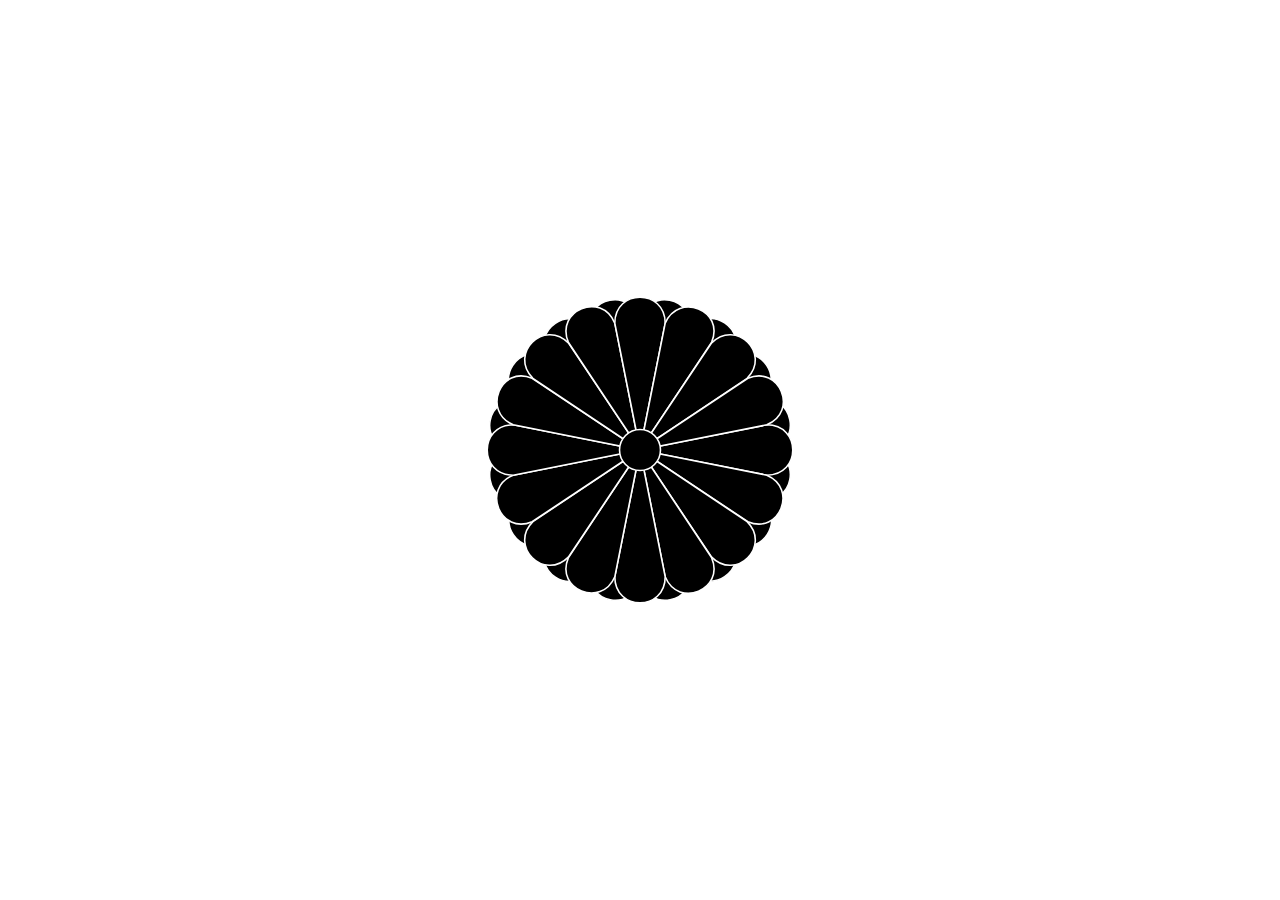
==== commit 8613a20c: "Update index.html" ====
--- a/index.html
+++ b/index.html
@@ -1,702 +1,190 @@
 <html>
-	<head>
-		<style>
+<head>
+<style>
 /***************************************************
- * Generated by SVG Artista on 10/26/2019, 6:46:53 PM
+ * Generated by SVG Artista on 10/26/2019, 7:00:43 PM
  * MIT license (https://opensource.org/licenses/MIT)
  * W. https://svgartista.net
  **************************************************/
 
-svg .svg-elem-1 {
-  stroke-dashoffset: 434.030517578125px;
-  stroke-dasharray: 434.030517578125px;
-  fill: transparent;
-  -webkit-transition: stroke-dashoffset 1s cubic-bezier(0.47, 0, 0.745, 0.715) 0s,
-                        fill 0.7s cubic-bezier(0.47, 0, 0.745, 0.715) 0.8s;
-          transition: stroke-dashoffset 1s cubic-bezier(0.47, 0, 0.745, 0.715) 0s,
-                fill 0.7s cubic-bezier(0.47, 0, 0.745, 0.715) 0.8s;
-}
+@-webkit-keyframes animate-svg-stroke-1{0%{stroke-dashoffset:434.030517578125px;stroke-dasharray:434.030517578125px}100%{stroke-dashoffset:0}}@keyframes animate-svg-stroke-1{0%{stroke-dashoffset:434.030517578125px;stroke-dasharray:434.030517578125px}100%{stroke-dashoffset:0}}@-webkit-keyframes animate-svg-fill-1{0%{fill:transparent}100%{fill:rgb(0,0,0)}}@keyframes animate-svg-fill-1{0%{fill:transparent}100%{fill:rgb(0,0,0)}}.svg-elem-1{-webkit-animation:animate-svg-stroke-1 1s cubic-bezier(0.47,0,0.745,0.715) 0s both,animate-svg-fill-1 0.7s cubic-bezier(0.47,0,0.745,0.715) 0.8s both;animation:animate-svg-stroke-1 1s cubic-bezier(0.47,0,0.745,0.715) 0s both,animate-svg-fill-1 0.7s cubic-bezier(0.47,0,0.745,0.715) 0.8s both}@-webkit-keyframes animate-svg-stroke-2{0%{stroke-dashoffset:433.571533203125px;stroke-dasharray:433.571533203125px}100%{stroke-dashoffset:0}}@keyframes animate-svg-stroke-2{0%{stroke-dashoffset:433.571533203125px;stroke-dasharray:433.571533203125px}100%{stroke-dashoffset:0}}@-webkit-keyframes animate-svg-fill-2{0%{fill:transparent}100%{fill:rgb(0,0,0)}}@keyframes animate-svg-fill-2{0%{fill:transparent}100%{fill:rgb(0,0,0)}}.svg-elem-2{-webkit-animation:animate-svg-stroke-2 1s cubic-bezier(0.47,0,0.745,0.715) 0.12s both,animate-svg-fill-2 0.7s cubic-bezier(0.47,0,0.745,0.715) 0.9s both;animation:animate-svg-stroke-2 1s cubic-bezier(0.47,0,0.745,0.715) 0.12s both,animate-svg-fill-2 0.7s cubic-bezier(0.47,0,0.745,0.715) 0.9s both}@-webkit-keyframes animate-svg-stroke-3{0%{stroke-dashoffset:434.1859436035156px;stroke-dasharray:434.1859436035156px}100%{stroke-dashoffset:0}}@keyframes animate-svg-stroke-3{0%{stroke-dashoffset:434.1859436035156px;stroke-dasharray:434.1859436035156px}100%{stroke-dashoffset:0}}@-webkit-keyframes animate-svg-fill-3{0%{fill:transparent}100%{fill:rgb(0,0,0)}}@keyframes animate-svg-fill-3{0%{fill:transparent}100%{fill:rgb(0,0,0)}}.svg-elem-3{-webkit-animation:animate-svg-stroke-3 1s cubic-bezier(0.47,0,0.745,0.715) 0.24s both,animate-svg-fill-3 0.7s cubic-bezier(0.47,0,0.745,0.715) 1s both;animation:animate-svg-stroke-3 1s cubic-bezier(0.47,0,0.745,0.715) 0.24s both,animate-svg-fill-3 0.7s cubic-bezier(0.47,0,0.745,0.715) 1s both}@-webkit-keyframes animate-svg-stroke-4{0%{stroke-dashoffset:434.1207275390625px;stroke-dasharray:434.1207275390625px}100%{stroke-dashoffset:0}}@keyframes animate-svg-stroke-4{0%{stroke-dashoffset:434.1207275390625px;stroke-dasharray:434.1207275390625px}100%{stroke-dashoffset:0}}@-webkit-keyframes animate-svg-fill-4{0%{fill:transparent}100%{fill:rgb(0,0,0)}}@keyframes animate-svg-fill-4{0%{fill:transparent}100%{fill:rgb(0,0,0)}}.svg-elem-4{-webkit-animation:animate-svg-stroke-4 1s cubic-bezier(0.47,0,0.745,0.715) 0.36s both,animate-svg-fill-4 0.7s cubic-bezier(0.47,0,0.745,0.715) 1.1s both;animation:animate-svg-stroke-4 1s cubic-bezier(0.47,0,0.745,0.715) 0.36s both,animate-svg-fill-4 0.7s cubic-bezier(0.47,0,0.745,0.715) 1.1s both}@-webkit-keyframes animate-svg-stroke-5{0%{stroke-dashoffset:434.03057861328125px;stroke-dasharray:434.03057861328125px}100%{stroke-dashoffset:0}}@keyframes animate-svg-stroke-5{0%{stroke-dashoffset:434.03057861328125px;stroke-dasharray:434.03057861328125px}100%{stroke-dashoffset:0}}@-webkit-keyframes animate-svg-fill-5{0%{fill:transparent}100%{fill:rgb(0,0,0)}}@keyframes animate-svg-fill-5{0%{fill:transparent}100%{fill:rgb(0,0,0)}}.svg-elem-5{-webkit-animation:animate-svg-stroke-5 1s cubic-bezier(0.47,0,0.745,0.715) 0.48s both,animate-svg-fill-5 0.7s cubic-bezier(0.47,0,0.745,0.715) 1.2000000000000002s both;animation:animate-svg-stroke-5 1s cubic-bezier(0.47,0,0.745,0.715) 0.48s both,animate-svg-fill-5 0.7s cubic-bezier(0.47,0,0.745,0.715) 1.2000000000000002s both}@-webkit-keyframes animate-svg-stroke-6{0%{stroke-dashoffset:433.5724182128906px;stroke-dasharray:433.5724182128906px}100%{stroke-dashoffset:0}}@keyframes animate-svg-stroke-6{0%{stroke-dashoffset:433.5724182128906px;stroke-dasharray:433.5724182128906px}100%{stroke-dashoffset:0}}@-webkit-keyframes animate-svg-fill-6{0%{fill:transparent}100%{fill:rgb(0,0,0)}}@keyframes animate-svg-fill-6{0%{fill:transparent}100%{fill:rgb(0,0,0)}}.svg-elem-6{-webkit-animation:animate-svg-stroke-6 1s cubic-bezier(0.47,0,0.745,0.715) 0.6s both,animate-svg-fill-6 0.7s cubic-bezier(0.47,0,0.745,0.715) 1.3s both;animation:animate-svg-stroke-6 1s cubic-bezier(0.47,0,0.745,0.715) 0.6s both,animate-svg-fill-6 0.7s cubic-bezier(0.47,0,0.745,0.715) 1.3s both}@-webkit-keyframes animate-svg-stroke-7{0%{stroke-dashoffset:434.18548583984375px;stroke-dasharray:434.18548583984375px}100%{stroke-dashoffset:0}}@keyframes animate-svg-stroke-7{0%{stroke-dashoffset:434.18548583984375px;stroke-dasharray:434.18548583984375px}100%{stroke-dashoffset:0}}@-webkit-keyframes animate-svg-fill-7{0%{fill:transparent}100%{fill:rgb(0,0,0)}}@keyframes animate-svg-fill-7{0%{fill:transparent}100%{fill:rgb(0,0,0)}}.svg-elem-7{-webkit-animation:animate-svg-stroke-7 1s cubic-bezier(0.47,0,0.745,0.715) 0.72s both,animate-svg-fill-7 0.7s cubic-bezier(0.47,0,0.745,0.715) 1.4000000000000001s both;animation:animate-svg-stroke-7 1s cubic-bezier(0.47,0,0.745,0.715) 0.72s both,animate-svg-fill-7 0.7s cubic-bezier(0.47,0,0.745,0.715) 1.4000000000000001s both}@-webkit-keyframes animate-svg-stroke-8{0%{stroke-dashoffset:434.12005615234375px;stroke-dasharray:434.12005615234375px}100%{stroke-dashoffset:0}}@keyframes animate-svg-stroke-8{0%{stroke-dashoffset:434.12005615234375px;stroke-dasharray:434.12005615234375px}100%{stroke-dashoffset:0}}@-webkit-keyframes animate-svg-fill-8{0%{fill:transparent}100%{fill:rgb(0,0,0)}}@keyframes animate-svg-fill-8{0%{fill:transparent}100%{fill:rgb(0,0,0)}}.svg-elem-8{-webkit-animation:animate-svg-stroke-8 1s cubic-bezier(0.47,0,0.745,0.715) 0.84s both,animate-svg-fill-8 0.7s cubic-bezier(0.47,0,0.745,0.715) 1.5s both;animation:animate-svg-stroke-8 1s cubic-bezier(0.47,0,0.745,0.715) 0.84s both,animate-svg-fill-8 0.7s cubic-bezier(0.47,0,0.745,0.715) 1.5s both}@-webkit-keyframes animate-svg-stroke-9{0%{stroke-dashoffset:434.03076171875px;stroke-dasharray:434.03076171875px}100%{stroke-dashoffset:0}}@keyframes animate-svg-stroke-9{0%{stroke-dashoffset:434.03076171875px;stroke-dasharray:434.03076171875px}100%{stroke-dashoffset:0}}@-webkit-keyframes animate-svg-fill-9{0%{fill:transparent}100%{fill:rgb(0,0,0)}}@keyframes animate-svg-fill-9{0%{fill:transparent}100%{fill:rgb(0,0,0)}}.svg-elem-9{-webkit-animation:animate-svg-stroke-9 1s cubic-bezier(0.47,0,0.745,0.715) 0.96s both,animate-svg-fill-9 0.7s cubic-bezier(0.47,0,0.745,0.715) 1.6s both;animation:animate-svg-stroke-9 1s cubic-bezier(0.47,0,0.745,0.715) 0.96s both,animate-svg-fill-9 0.7s cubic-bezier(0.47,0,0.745,0.715) 1.6s both}@-webkit-keyframes animate-svg-stroke-10{0%{stroke-dashoffset:433.57012939453125px;stroke-dasharray:433.57012939453125px}100%{stroke-dashoffset:0}}@keyframes animate-svg-stroke-10{0%{stroke-dashoffset:433.57012939453125px;stroke-dasharray:433.57012939453125px}100%{stroke-dashoffset:0}}@-webkit-keyframes animate-svg-fill-10{0%{fill:transparent}100%{fill:rgb(0,0,0)}}@keyframes animate-svg-fill-10{0%{fill:transparent}100%{fill:rgb(0,0,0)}}.svg-elem-10{-webkit-animation:animate-svg-stroke-10 1s cubic-bezier(0.47,0,0.745,0.715) 1.08s both,animate-svg-fill-10 0.7s cubic-bezier(0.47,0,0.745,0.715) 1.7000000000000002s both;animation:animate-svg-stroke-10 1s cubic-bezier(0.47,0,0.745,0.715) 1.08s both,animate-svg-fill-10 0.7s cubic-bezier(0.47,0,0.745,0.715) 1.7000000000000002s both}@-webkit-keyframes animate-svg-stroke-11{0%{stroke-dashoffset:434.1874084472656px;stroke-dasharray:434.1874084472656px}100%{stroke-dashoffset:0}}@keyframes animate-svg-stroke-11{0%{stroke-dashoffset:434.1874084472656px;stroke-dasharray:434.1874084472656px}100%{stroke-dashoffset:0}}@-webkit-keyframes animate-svg-fill-11{0%{fill:transparent}100%{fill:rgb(0,0,0)}}@keyframes animate-svg-fill-11{0%{fill:transparent}100%{fill:rgb(0,0,0)}}.svg-elem-11{-webkit-animation:animate-svg-stroke-11 1s cubic-bezier(0.47,0,0.745,0.715) 1.2s both,animate-svg-fill-11 0.7s cubic-bezier(0.47,0,0.745,0.715) 1.8s both;animation:animate-svg-stroke-11 1s cubic-bezier(0.47,0,0.745,0.715) 1.2s both,animate-svg-fill-11 0.7s cubic-bezier(0.47,0,0.745,0.715) 1.8s both}@-webkit-keyframes animate-svg-stroke-12{0%{stroke-dashoffset:434.1192932128906px;stroke-dasharray:434.1192932128906px}100%{stroke-dashoffset:0}}@keyframes animate-svg-stroke-12{0%{stroke-dashoffset:434.1192932128906px;stroke-dasharray:434.1192932128906px}100%{stroke-dashoffset:0}}@-webkit-keyframes animate-svg-fill-12{0%{fill:transparent}100%{fill:rgb(0,0,0)}}@keyframes animate-svg-fill-12{0%{fill:transparent}100%{fill:rgb(0,0,0)}}.svg-elem-12{-webkit-animation:animate-svg-stroke-12 1s cubic-bezier(0.47,0,0.745,0.715) 1.3199999999999998s both,animate-svg-fill-12 0.7s cubic-bezier(0.47,0,0.745,0.715) 1.9000000000000001s both;animation:animate-svg-stroke-12 1s cubic-bezier(0.47,0,0.745,0.715) 1.3199999999999998s both,animate-svg-fill-12 0.7s cubic-bezier(0.47,0,0.745,0.715) 1.9000000000000001s both}@-webkit-keyframes animate-svg-stroke-13{0%{stroke-dashoffset:434.0291442871094px;stroke-dasharray:434.0291442871094px}100%{stroke-dashoffset:0}}@keyframes animate-svg-stroke-13{0%{stroke-dashoffset:434.0291442871094px;stroke-dasharray:434.0291442871094px}100%{stroke-dashoffset:0}}@-webkit-keyframes animate-svg-fill-13{0%{fill:transparent}100%{fill:rgb(0,0,0)}}@keyframes animate-svg-fill-13{0%{fill:transparent}100%{fill:rgb(0,0,0)}}.svg-elem-13{-webkit-animation:animate-svg-stroke-13 1s cubic-bezier(0.47,0,0.745,0.715) 1.44s both,animate-svg-fill-13 0.7s cubic-bezier(0.47,0,0.745,0.715) 2s both;animation:animate-svg-stroke-13 1s cubic-bezier(0.47,0,0.745,0.715) 1.44s both,animate-svg-fill-13 0.7s cubic-bezier(0.47,0,0.745,0.715) 2s both}@-webkit-keyframes animate-svg-stroke-14{0%{stroke-dashoffset:433.57110595703125px;stroke-dasharray:433.57110595703125px}100%{stroke-dashoffset:0}}@keyframes animate-svg-stroke-14{0%{stroke-dashoffset:433.57110595703125px;stroke-dasharray:433.57110595703125px}100%{stroke-dashoffset:0}}@-webkit-keyframes animate-svg-fill-14{0%{fill:transparent}100%{fill:rgb(0,0,0)}}@keyframes animate-svg-fill-14{0%{fill:transparent}100%{fill:rgb(0,0,0)}}.svg-elem-14{-webkit-animation:animate-svg-stroke-14 1s cubic-bezier(0.47,0,0.745,0.715) 1.56s both,animate-svg-fill-14 0.7s cubic-bezier(0.47,0,0.745,0.715) 2.1s both;animation:animate-svg-stroke-14 1s cubic-bezier(0.47,0,0.745,0.715) 1.56s both,animate-svg-fill-14 0.7s cubic-bezier(0.47,0,0.745,0.715) 2.1s both}@-webkit-keyframes animate-svg-stroke-15{0%{stroke-dashoffset:434.18402099609375px;stroke-dasharray:434.18402099609375px}100%{stroke-dashoffset:0}}@keyframes animate-svg-stroke-15{0%{stroke-dashoffset:434.18402099609375px;stroke-dasharray:434.18402099609375px}100%{stroke-dashoffset:0}}@-webkit-keyframes animate-svg-fill-15{0%{fill:transparent}100%{fill:rgb(0,0,0)}}@keyframes animate-svg-fill-15{0%{fill:transparent}100%{fill:rgb(0,0,0)}}.svg-elem-15{-webkit-animation:animate-svg-stroke-15 1s cubic-bezier(0.47,0,0.745,0.715) 1.68s both,animate-svg-fill-15 0.7s cubic-bezier(0.47,0,0.745,0.715) 2.2s both;animation:animate-svg-stroke-15 1s cubic-bezier(0.47,0,0.745,0.715) 1.68s both,animate-svg-fill-15 0.7s cubic-bezier(0.47,0,0.745,0.715) 2.2s both}@-webkit-keyframes animate-svg-stroke-16{0%{stroke-dashoffset:434.11962890625px;stroke-dasharray:434.11962890625px}100%{stroke-dashoffset:0}}@keyframes animate-svg-stroke-16{0%{stroke-dashoffset:434.11962890625px;stroke-dasharray:434.11962890625px}100%{stroke-dashoffset:0}}@-webkit-keyframes animate-svg-fill-16{0%{fill:transparent}100%{fill:rgb(0,0,0)}}@keyframes animate-svg-fill-16{0%{fill:transparent}100%{fill:rgb(0,0,0)}}.svg-elem-16{-webkit-animation:animate-svg-stroke-16 1s cubic-bezier(0.47,0,0.745,0.715) 1.7999999999999998s both,animate-svg-fill-16 0.7s cubic-bezier(0.47,0,0.745,0.715) 2.3s both;animation:animate-svg-stroke-16 1s cubic-bezier(0.47,0,0.745,0.715) 1.7999999999999998s both,animate-svg-fill-16 0.7s cubic-bezier(0.47,0,0.745,0.715) 2.3s both}@-webkit-keyframes animate-svg-stroke-17{0%{stroke-dashoffset:410.5578414140454px;stroke-dasharray:410.5578414140454px}100%{stroke-dashoffset:0}}@keyframes animate-svg-stroke-17{0%{stroke-dashoffset:410.5578414140454px;stroke-dasharray:410.5578414140454px}100%{stroke-dashoffset:0}}@-webkit-keyframes animate-svg-fill-17{0%{fill:transparent}100%{fill:rgb(0,0,0)}}@keyframes animate-svg-fill-17{0%{fill:transparent}100%{fill:rgb(0,0,0)}}.svg-elem-17{-webkit-animation:animate-svg-stroke-17 1s cubic-bezier(0.47,0,0.745,0.715) 1.92s both,animate-svg-fill-17 0.7s cubic-bezier(0.47,0,0.745,0.715) 2.4000000000000004s both;animation:animate-svg-stroke-17 1s cubic-bezier(0.47,0,0.745,0.715) 1.92s both,animate-svg-fill-17 0.7s cubic-bezier(0.47,0,0.745,0.715) 2.4000000000000004s both}@-webkit-keyframes animate-svg-stroke-18{0%{stroke-dashoffset:433.54205322265625px;stroke-dasharray:433.54205322265625px}100%{stroke-dashoffset:0}}@keyframes animate-svg-stroke-18{0%{stroke-dashoffset:433.54205322265625px;stroke-dasharray:433.54205322265625px}100%{stroke-dashoffset:0}}@-webkit-keyframes animate-svg-fill-18{0%{fill:transparent}100%{fill:rgb(0,0,0)}}@keyframes animate-svg-fill-18{0%{fill:transparent}100%{fill:rgb(0,0,0)}}.svg-elem-18{-webkit-animation:animate-svg-stroke-18 1s cubic-bezier(0.47,0,0.745,0.715) 2.04s both,animate-svg-fill-18 0.7s cubic-bezier(0.47,0,0.745,0.715) 2.5s both;animation:animate-svg-stroke-18 1s cubic-bezier(0.47,0,0.745,0.715) 2.04s both,animate-svg-fill-18 0.7s cubic-bezier(0.47,0,0.745,0.715) 2.5s both}@-webkit-keyframes animate-svg-stroke-19{0%{stroke-dashoffset:432.9781799316406px;stroke-dasharray:432.9781799316406px}100%{stroke-dashoffset:0}}@keyframes animate-svg-stroke-19{0%{stroke-dashoffset:432.9781799316406px;stroke-dasharray:432.9781799316406px}100%{stroke-dashoffset:0}}@-webkit-keyframes animate-svg-fill-19{0%{fill:transparent}100%{fill:rgb(0,0,0)}}@keyframes animate-svg-fill-19{0%{fill:transparent}100%{fill:rgb(0,0,0)}}.svg-elem-19{-webkit-animation:animate-svg-stroke-19 1s cubic-bezier(0.47,0,0.745,0.715) 2.16s both,animate-svg-fill-19 0.7s cubic-bezier(0.47,0,0.745,0.715) 2.6s both;animation:animate-svg-stroke-19 1s cubic-bezier(0.47,0,0.745,0.715) 2.16s both,animate-svg-fill-19 0.7s cubic-bezier(0.47,0,0.745,0.715) 2.6s both}@-webkit-keyframes animate-svg-stroke-20{0%{stroke-dashoffset:432.0426025390625px;stroke-dasharray:432.0426025390625px}100%{stroke-dashoffset:0}}@keyframes animate-svg-stroke-20{0%{stroke-dashoffset:432.0426025390625px;stroke-dasharray:432.0426025390625px}100%{stroke-dashoffset:0}}@-webkit-keyframes animate-svg-fill-20{0%{fill:transparent}100%{fill:rgb(0,0,0)}}@keyframes animate-svg-fill-20{0%{fill:transparent}100%{fill:rgb(0,0,0)}}.svg-elem-20{-webkit-animation:animate-svg-stroke-20 1s cubic-bezier(0.47,0,0.745,0.715) 2.28s both,animate-svg-fill-20 0.7s cubic-bezier(0.47,0,0.745,0.715) 2.7s both;animation:animate-svg-stroke-20 1s cubic-bezier(0.47,0,0.745,0.715) 2.28s both,animate-svg-fill-20 0.7s cubic-bezier(0.47,0,0.745,0.715) 2.7s both}@-webkit-keyframes animate-svg-stroke-21{0%{stroke-dashoffset:433.6083068847656px;stroke-dasharray:433.6083068847656px}100%{stroke-dashoffset:0}}@keyframes animate-svg-stroke-21{0%{stroke-dashoffset:433.6083068847656px;stroke-dasharray:433.6083068847656px}100%{stroke-dashoffset:0}}@-webkit-keyframes animate-svg-fill-21{0%{fill:transparent}100%{fill:rgb(0,0,0)}}@keyframes animate-svg-fill-21{0%{fill:transparent}100%{fill:rgb(0,0,0)}}.svg-elem-21{-webkit-animation:animate-svg-stroke-21 1s cubic-bezier(0.47,0,0.745,0.715) 2.4s both,animate-svg-fill-21 0.7s cubic-bezier(0.47,0,0.745,0.715) 2.8s both;animation:animate-svg-stroke-21 1s cubic-bezier(0.47,0,0.745,0.715) 2.4s both,animate-svg-fill-21 0.7s cubic-bezier(0.47,0,0.745,0.715) 2.8s both}@-webkit-keyframes animate-svg-stroke-22{0%{stroke-dashoffset:433.543212890625px;stroke-dasharray:433.543212890625px}100%{stroke-dashoffset:0}}@keyframes animate-svg-stroke-22{0%{stroke-dashoffset:433.543212890625px;stroke-dasharray:433.543212890625px}100%{stroke-dashoffset:0}}@-webkit-keyframes animate-svg-fill-22{0%{fill:transparent}100%{fill:rgb(0,0,0)}}@keyframes animate-svg-fill-22{0%{fill:transparent}100%{fill:rgb(0,0,0)}}.svg-elem-22{-webkit-animation:animate-svg-stroke-22 1s cubic-bezier(0.47,0,0.745,0.715) 2.52s both,animate-svg-fill-22 0.7s cubic-bezier(0.47,0,0.745,0.715) 2.9000000000000004s both;animation:animate-svg-stroke-22 1s cubic-bezier(0.47,0,0.745,0.715) 2.52s both,animate-svg-fill-22 0.7s cubic-bezier(0.47,0,0.745,0.715) 2.9000000000000004s both}@-webkit-keyframes animate-svg-stroke-23{0%{stroke-dashoffset:432.9776306152344px;stroke-dasharray:432.9776306152344px}100%{stroke-dashoffset:0}}@keyframes animate-svg-stroke-23{0%{stroke-dashoffset:432.9776306152344px;stroke-dasharray:432.9776306152344px}100%{stroke-dashoffset:0}}@-webkit-keyframes animate-svg-fill-23{0%{fill:transparent}100%{fill:rgb(0,0,0)}}@keyframes animate-svg-fill-23{0%{fill:transparent}100%{fill:rgb(0,0,0)}}.svg-elem-23{-webkit-animation:animate-svg-stroke-23 1s cubic-bezier(0.47,0,0.745,0.715) 2.6399999999999997s both,animate-svg-fill-23 0.7s cubic-bezier(0.47,0,0.745,0.715) 3s both;animation:animate-svg-stroke-23 1s cubic-bezier(0.47,0,0.745,0.715) 2.6399999999999997s both,animate-svg-fill-23 0.7s cubic-bezier(0.47,0,0.745,0.715) 3s both}@-webkit-keyframes animate-svg-stroke-24{0%{stroke-dashoffset:432.04315185546875px;stroke-dasharray:432.04315185546875px}100%{stroke-dashoffset:0}}@keyframes animate-svg-stroke-24{0%{stroke-dashoffset:432.04315185546875px;stroke-dasharray:432.04315185546875px}100%{stroke-dashoffset:0}}@-webkit-keyframes animate-svg-fill-24{0%{fill:transparent}100%{fill:rgb(0,0,0)}}@keyframes animate-svg-fill-24{0%{fill:transparent}100%{fill:rgb(0,0,0)}}.svg-elem-24{-webkit-animation:animate-svg-stroke-24 1s cubic-bezier(0.47,0,0.745,0.715) 2.76s both,animate-svg-fill-24 0.7s cubic-bezier(0.47,0,0.745,0.715) 3.1000000000000005s both;animation:animate-svg-stroke-24 1s cubic-bezier(0.47,0,0.745,0.715) 2.76s both,animate-svg-fill-24 0.7s cubic-bezier(0.47,0,0.745,0.715) 3.1000000000000005s both}@-webkit-keyframes animate-svg-stroke-25{0%{stroke-dashoffset:433.6083984375px;stroke-dasharray:433.6083984375px}100%{stroke-dashoffset:0}}@keyframes animate-svg-stroke-25{0%{stroke-dashoffset:433.6083984375px;stroke-dasharray:433.6083984375px}100%{stroke-dashoffset:0}}@-webkit-keyframes animate-svg-fill-25{0%{fill:transparent}100%{fill:rgb(0,0,0)}}@keyframes animate-svg-fill-25{0%{fill:transparent}100%{fill:rgb(0,0,0)}}.svg-elem-25{-webkit-animation:animate-svg-stroke-25 1s cubic-bezier(0.47,0,0.745,0.715) 2.88s both,animate-svg-fill-25 0.7s cubic-bezier(0.47,0,0.745,0.715) 3.2s both;animation:animate-svg-stroke-25 1s cubic-bezier(0.47,0,0.745,0.715) 2.88s both,animate-svg-fill-25 0.7s cubic-bezier(0.47,0,0.745,0.715) 3.2s both}@-webkit-keyframes animate-svg-stroke-26{0%{stroke-dashoffset:433.5430908203125px;stroke-dasharray:433.5430908203125px}100%{stroke-dashoffset:0}}@keyframes animate-svg-stroke-26{0%{stroke-dashoffset:433.5430908203125px;stroke-dasharray:433.5430908203125px}100%{stroke-dashoffset:0}}@-webkit-keyframes animate-svg-fill-26{0%{fill:transparent}100%{fill:rgb(0,0,0)}}@keyframes animate-svg-fill-26{0%{fill:transparent}100%{fill:rgb(0,0,0)}}.svg-elem-26{-webkit-animation:animate-svg-stroke-26 1s cubic-bezier(0.47,0,0.745,0.715) 3s both,animate-svg-fill-26 0.7s cubic-bezier(0.47,0,0.745,0.715) 3.3s both;animation:animate-svg-stroke-26 1s cubic-bezier(0.47,0,0.745,0.715) 3s both,animate-svg-fill-26 0.7s cubic-bezier(0.47,0,0.745,0.715) 3.3s both}@-webkit-keyframes animate-svg-stroke-27{0%{stroke-dashoffset:432.97711181640625px;stroke-dasharray:432.97711181640625px}100%{stroke-dashoffset:0}}@keyframes animate-svg-stroke-27{0%{stroke-dashoffset:432.97711181640625px;stroke-dasharray:432.97711181640625px}100%{stroke-dashoffset:0}}@-webkit-keyframes animate-svg-fill-27{0%{fill:transparent}100%{fill:rgb(0,0,0)}}@keyframes animate-svg-fill-27{0%{fill:transparent}100%{fill:rgb(0,0,0)}}.svg-elem-27{-webkit-animation:animate-svg-stroke-27 1s cubic-bezier(0.47,0,0.745,0.715) 3.12s both,animate-svg-fill-27 0.7s cubic-bezier(0.47,0,0.745,0.715) 3.4000000000000004s both;animation:animate-svg-stroke-27 1s cubic-bezier(0.47,0,0.745,0.715) 3.12s both,animate-svg-fill-27 0.7s cubic-bezier(0.47,0,0.745,0.715) 3.4000000000000004s both}@-webkit-keyframes animate-svg-stroke-28{0%{stroke-dashoffset:432.04095458984375px;stroke-dasharray:432.04095458984375px}100%{stroke-dashoffset:0}}@keyframes animate-svg-stroke-28{0%{stroke-dashoffset:432.04095458984375px;stroke-dasharray:432.04095458984375px}100%{stroke-dashoffset:0}}@-webkit-keyframes animate-svg-fill-28{0%{fill:transparent}100%{fill:rgb(0,0,0)}}@keyframes animate-svg-fill-28{0%{fill:transparent}100%{fill:rgb(0,0,0)}}.svg-elem-28{-webkit-animation:animate-svg-stroke-28 1s cubic-bezier(0.47,0,0.745,0.715) 3.2399999999999998s both,animate-svg-fill-28 0.7s cubic-bezier(0.47,0,0.745,0.715) 3.5s both;animation:animate-svg-stroke-28 1s cubic-bezier(0.47,0,0.745,0.715) 3.2399999999999998s both,animate-svg-fill-28 0.7s cubic-bezier(0.47,0,0.745,0.715) 3.5s both}@-webkit-keyframes animate-svg-stroke-29{0%{stroke-dashoffset:433.6069641113281px;stroke-dasharray:433.6069641113281px}100%{stroke-dashoffset:0}}@keyframes animate-svg-stroke-29{0%{stroke-dashoffset:433.6069641113281px;stroke-dasharray:433.6069641113281px}100%{stroke-dashoffset:0}}@-webkit-keyframes animate-svg-fill-29{0%{fill:transparent}100%{fill:rgb(0,0,0)}}@keyframes animate-svg-fill-29{0%{fill:transparent}100%{fill:rgb(0,0,0)}}.svg-elem-29{-webkit-animation:animate-svg-stroke-29 1s cubic-bezier(0.47,0,0.745,0.715) 3.36s both,animate-svg-fill-29 0.7s cubic-bezier(0.47,0,0.745,0.715) 3.6000000000000005s both;animation:animate-svg-stroke-29 1s cubic-bezier(0.47,0,0.745,0.715) 3.36s both,animate-svg-fill-29 0.7s cubic-bezier(0.47,0,0.745,0.715) 3.6000000000000005s both}@-webkit-keyframes animate-svg-stroke-30{0%{stroke-dashoffset:433.541259765625px;stroke-dasharray:433.541259765625px}100%{stroke-dashoffset:0}}@keyframes animate-svg-stroke-30{0%{stroke-dashoffset:433.541259765625px;stroke-dasharray:433.541259765625px}100%{stroke-dashoffset:0}}@-webkit-keyframes animate-svg-fill-30{0%{fill:transparent}100%{fill:rgb(0,0,0)}}@keyframes animate-svg-fill-30{0%{fill:transparent}100%{fill:rgb(0,0,0)}}.svg-elem-30{-webkit-animation:animate-svg-stroke-30 1s cubic-bezier(0.47,0,0.745,0.715) 3.48s both,animate-svg-fill-30 0.7s cubic-bezier(0.47,0,0.745,0.715) 3.7s both;animation:animate-svg-stroke-30 1s cubic-bezier(0.47,0,0.745,0.715) 3.48s both,animate-svg-fill-30 0.7s cubic-bezier(0.47,0,0.745,0.715) 3.7s both}@-webkit-keyframes animate-svg-stroke-31{0%{stroke-dashoffset:432.97576904296875px;stroke-dasharray:432.97576904296875px}100%{stroke-dashoffset:0}}@keyframes animate-svg-stroke-31{0%{stroke-dashoffset:432.97576904296875px;stroke-dasharray:432.97576904296875px}100%{stroke-dashoffset:0}}@-webkit-keyframes animate-svg-fill-31{0%{fill:transparent}100%{fill:rgb(0,0,0)}}@keyframes animate-svg-fill-31{0%{fill:transparent}100%{fill:rgb(0,0,0)}}.svg-elem-31{-webkit-animation:animate-svg-stroke-31 1s cubic-bezier(0.47,0,0.745,0.715) 3.5999999999999996s both,animate-svg-fill-31 0.7s cubic-bezier(0.47,0,0.745,0.715) 3.8s both;animation:animate-svg-stroke-31 1s cubic-bezier(0.47,0,0.745,0.715) 3.5999999999999996s both,animate-svg-fill-31 0.7s cubic-bezier(0.47,0,0.745,0.715) 3.8s both}@-webkit-keyframes animate-svg-stroke-32{0%{stroke-dashoffset:432.0431213378906px;stroke-dasharray:432.0431213378906px}100%{stroke-dashoffset:0}}@keyframes animate-svg-stroke-32{0%{stroke-dashoffset:432.0431213378906px;stroke-dasharray:432.0431213378906px}100%{stroke-dashoffset:0}}@-webkit-keyframes animate-svg-fill-32{0%{fill:transparent}100%{fill:rgb(0,0,0)}}@keyframes animate-svg-fill-32{0%{fill:transparent}100%{fill:rgb(0,0,0)}}.svg-elem-32{-webkit-animation:animate-svg-stroke-32 1s cubic-bezier(0.47,0,0.745,0.715) 3.7199999999999998s both,animate-svg-fill-32 0.7s cubic-bezier(0.47,0,0.745,0.715) 3.9000000000000004s both;animation:animate-svg-stroke-32 1s cubic-bezier(0.47,0,0.745,0.715) 3.7199999999999998s both,animate-svg-fill-32 0.7s cubic-bezier(0.47,0,0.745,0.715) 3.9000000000000004s both}@-webkit-keyframes animate-svg-stroke-33{0%{stroke-dashoffset:433.6076965332031px;stroke-dasharray:433.6076965332031px}100%{stroke-dashoffset:0}}@keyframes animate-svg-stroke-33{0%{stroke-dashoffset:433.6076965332031px;stroke-dasharray:433.6076965332031px}100%{stroke-dashoffset:0}}@-webkit-keyframes animate-svg-fill-33{0%{fill:transparent}100%{fill:rgb(0,0,0)}}@keyframes animate-svg-fill-33{0%{fill:transparent}100%{fill:rgb(0,0,0)}}.svg-elem-33{-webkit-animation:animate-svg-stroke-33 1s cubic-bezier(0.47,0,0.745,0.715) 3.84s both,animate-svg-fill-33 0.7s cubic-bezier(0.47,0,0.745,0.715) 4s both;animation:animate-svg-stroke-33 1s cubic-bezier(0.47,0,0.745,0.715) 3.84s both,animate-svg-fill-33 0.7s cubic-bezier(0.47,0,0.745,0.715) 4s both}@-webkit-keyframes animate-svg-stroke-34{0%{stroke-dashoffset:165.42564983974106px;stroke-dasharray:165.42564983974106px}100%{stroke-dashoffset:0}}@keyframes animate-svg-stroke-34{0%{stroke-dashoffset:165.42564983974106px;stroke-dasharray:165.42564983974106px}100%{stroke-dashoffset:0}}@-webkit-keyframes animate-svg-fill-34{0%{fill:transparent}100%{fill:rgb(0,0,0)}}@keyframes animate-svg-fill-34{0%{fill:transparent}100%{fill:rgb(0,0,0)}}.svg-elem-34{-webkit-animation:animate-svg-stroke-34 1s cubic-bezier(0.47,0,0.745,0.715) 3.96s both,animate-svg-fill-34 0.7s cubic-bezier(0.47,0,0.745,0.715) 4.1000000000000005s both;animation:animate-svg-stroke-34 1s cubic-bezier(0.47,0,0.745,0.715) 3.96s both,animate-svg-fill-34 0.7s cubic-bezier(0.47,0,0.745,0.715) 4.1000000000000005s both}
+</style>
+</head>
+<body>
+<!--?xml version="1.0" encoding="UTF-8"?-->
 
-svg.active .svg-elem-1 {
-  stroke-dashoffset: 0;
-  fill: rgb(0, 0, 0);
-}
-
-svg .svg-elem-2 {
-  stroke-dashoffset: 433.571533203125px;
-  stroke-dasharray: 433.571533203125px;
-  fill: transparent;
-  -webkit-transition: stroke-dashoffset 1s cubic-bezier(0.47, 0, 0.745, 0.715) 0.12s,
-                        fill 0.7s cubic-bezier(0.47, 0, 0.745, 0.715) 0.9s;
-          transition: stroke-dashoffset 1s cubic-bezier(0.47, 0, 0.745, 0.715) 0.12s,
-                fill 0.7s cubic-bezier(0.47, 0, 0.745, 0.715) 0.9s;
-}
-
-svg.active .svg-elem-2 {
-  stroke-dashoffset: 0;
-  fill: rgb(0, 0, 0);
-}
-
-svg .svg-elem-3 {
-  stroke-dashoffset: 434.1859436035156px;
-  stroke-dasharray: 434.1859436035156px;
-  fill: transparent;
-  -webkit-transition: stroke-dashoffset 1s cubic-bezier(0.47, 0, 0.745, 0.715) 0.24s,
-                        fill 0.7s cubic-bezier(0.47, 0, 0.745, 0.715) 1s;
-          transition: stroke-dashoffset 1s cubic-bezier(0.47, 0, 0.745, 0.715) 0.24s,
-                fill 0.7s cubic-bezier(0.47, 0, 0.745, 0.715) 1s;
-}
-
-svg.active .svg-elem-3 {
-  stroke-dashoffset: 0;
-  fill: rgb(0, 0, 0);
-}
-
-svg .svg-elem-4 {
-  stroke-dashoffset: 434.1207275390625px;
-  stroke-dasharray: 434.1207275390625px;
-  fill: transparent;
-  -webkit-transition: stroke-dashoffset 1s cubic-bezier(0.47, 0, 0.745, 0.715) 0.36s,
-                        fill 0.7s cubic-bezier(0.47, 0, 0.745, 0.715) 1.1s;
-          transition: stroke-dashoffset 1s cubic-bezier(0.47, 0, 0.745, 0.715) 0.36s,
-                fill 0.7s cubic-bezier(0.47, 0, 0.745, 0.715) 1.1s;
-}
-
-svg.active .svg-elem-4 {
-  stroke-dashoffset: 0;
-  fill: rgb(0, 0, 0);
-}
-
-svg .svg-elem-5 {
-  stroke-dashoffset: 434.03057861328125px;
-  stroke-dasharray: 434.03057861328125px;
-  fill: transparent;
-  -webkit-transition: stroke-dashoffset 1s cubic-bezier(0.47, 0, 0.745, 0.715) 0.48s,
-                        fill 0.7s cubic-bezier(0.47, 0, 0.745, 0.715) 1.2000000000000002s;
-          transition: stroke-dashoffset 1s cubic-bezier(0.47, 0, 0.745, 0.715) 0.48s,
-                fill 0.7s cubic-bezier(0.47, 0, 0.745, 0.715) 1.2000000000000002s;
-}
-
-svg.active .svg-elem-5 {
-  stroke-dashoffset: 0;
-  fill: rgb(0, 0, 0);
-}
-
-svg .svg-elem-6 {
-  stroke-dashoffset: 433.5724182128906px;
-  stroke-dasharray: 433.5724182128906px;
-  fill: transparent;
-  -webkit-transition: stroke-dashoffset 1s cubic-bezier(0.47, 0, 0.745, 0.715) 0.6s,
-                        fill 0.7s cubic-bezier(0.47, 0, 0.745, 0.715) 1.3s;
-          transition: stroke-dashoffset 1s cubic-bezier(0.47, 0, 0.745, 0.715) 0.6s,
-                fill 0.7s cubic-bezier(0.47, 0, 0.745, 0.715) 1.3s;
-}
-
-svg.active .svg-elem-6 {
-  stroke-dashoffset: 0;
-  fill: rgb(0, 0, 0);
-}
-
-svg .svg-elem-7 {
-  stroke-dashoffset: 434.18548583984375px;
-  stroke-dasharray: 434.18548583984375px;
-  fill: transparent;
-  -webkit-transition: stroke-dashoffset 1s cubic-bezier(0.47, 0, 0.745, 0.715) 0.72s,
-                        fill 0.7s cubic-bezier(0.47, 0, 0.745, 0.715) 1.4000000000000001s;
-          transition: stroke-dashoffset 1s cubic-bezier(0.47, 0, 0.745, 0.715) 0.72s,
-                fill 0.7s cubic-bezier(0.47, 0, 0.745, 0.715) 1.4000000000000001s;
-}
-
-svg.active .svg-elem-7 {
-  stroke-dashoffset: 0;
-  fill: rgb(0, 0, 0);
-}
-
-svg .svg-elem-8 {
-  stroke-dashoffset: 434.12005615234375px;
-  stroke-dasharray: 434.12005615234375px;
-  fill: transparent;
-  -webkit-transition: stroke-dashoffset 1s cubic-bezier(0.47, 0, 0.745, 0.715) 0.84s,
-                        fill 0.7s cubic-bezier(0.47, 0, 0.745, 0.715) 1.5s;
-          transition: stroke-dashoffset 1s cubic-bezier(0.47, 0, 0.745, 0.715) 0.84s,
-                fill 0.7s cubic-bezier(0.47, 0, 0.745, 0.715) 1.5s;
-}
-
-svg.active .svg-elem-8 {
-  stroke-dashoffset: 0;
-  fill: rgb(0, 0, 0);
-}
-
-svg .svg-elem-9 {
-  stroke-dashoffset: 434.03076171875px;
-  stroke-dasharray: 434.03076171875px;
-  fill: transparent;
-  -webkit-transition: stroke-dashoffset 1s cubic-bezier(0.47, 0, 0.745, 0.715) 0.96s,
-                        fill 0.7s cubic-bezier(0.47, 0, 0.745, 0.715) 1.6s;
-          transition: stroke-dashoffset 1s cubic-bezier(0.47, 0, 0.745, 0.715) 0.96s,
-                fill 0.7s cubic-bezier(0.47, 0, 0.745, 0.715) 1.6s;
-}
-
-svg.active .svg-elem-9 {
-  stroke-dashoffset: 0;
-  fill: rgb(0, 0, 0);
-}
-
-svg .svg-elem-10 {
-  stroke-dashoffset: 433.57012939453125px;
-  stroke-dasharray: 433.57012939453125px;
-  fill: transparent;
-  -webkit-transition: stroke-dashoffset 1s cubic-bezier(0.47, 0, 0.745, 0.715) 1.08s,
-                        fill 0.7s cubic-bezier(0.47, 0, 0.745, 0.715) 1.7000000000000002s;
-          transition: stroke-dashoffset 1s cubic-bezier(0.47, 0, 0.745, 0.715) 1.08s,
-                fill 0.7s cubic-bezier(0.47, 0, 0.745, 0.715) 1.7000000000000002s;
-}
-
-svg.active .svg-elem-10 {
-  stroke-dashoffset: 0;
-  fill: rgb(0, 0, 0);
-}
-
-svg .svg-elem-11 {
-  stroke-dashoffset: 434.1874084472656px;
-  stroke-dasharray: 434.1874084472656px;
-  fill: transparent;
-  -webkit-transition: stroke-dashoffset 1s cubic-bezier(0.47, 0, 0.745, 0.715) 1.2s,
-                        fill 0.7s cubic-bezier(0.47, 0, 0.745, 0.715) 1.8s;
-          transition: stroke-dashoffset 1s cubic-bezier(0.47, 0, 0.745, 0.715) 1.2s,
-                fill 0.7s cubic-bezier(0.47, 0, 0.745, 0.715) 1.8s;
-}
-
-svg.active .svg-elem-11 {
-  stroke-dashoffset: 0;
-  fill: rgb(0, 0, 0);
-}
-
-svg .svg-elem-12 {
-  stroke-dashoffset: 434.1192932128906px;
-  stroke-dasharray: 434.1192932128906px;
-  fill: transparent;
-  -webkit-transition: stroke-dashoffset 1s cubic-bezier(0.47, 0, 0.745, 0.715) 1.3199999999999998s,
-                        fill 0.7s cubic-bezier(0.47, 0, 0.745, 0.715) 1.9000000000000001s;
-          transition: stroke-dashoffset 1s cubic-bezier(0.47, 0, 0.745, 0.715) 1.3199999999999998s,
-                fill 0.7s cubic-bezier(0.47, 0, 0.745, 0.715) 1.9000000000000001s;
-}
-
-svg.active .svg-elem-12 {
-  stroke-dashoffset: 0;
-  fill: rgb(0, 0, 0);
-}
-
-svg .svg-elem-13 {
-  stroke-dashoffset: 434.0291442871094px;
-  stroke-dasharray: 434.0291442871094px;
-  fill: transparent;
-  -webkit-transition: stroke-dashoffset 1s cubic-bezier(0.47, 0, 0.745, 0.715) 1.44s,
-                        fill 0.7s cubic-bezier(0.47, 0, 0.745, 0.715) 2s;
-          transition: stroke-dashoffset 1s cubic-bezier(0.47, 0, 0.745, 0.715) 1.44s,
-                fill 0.7s cubic-bezier(0.47, 0, 0.745, 0.715) 2s;
-}
-
-svg.active .svg-elem-13 {
-  stroke-dashoffset: 0;
-  fill: rgb(0, 0, 0);
-}
-
-svg .svg-elem-14 {
-  stroke-dashoffset: 433.57110595703125px;
-  stroke-dasharray: 433.57110595703125px;
-  fill: transparent;
-  -webkit-transition: stroke-dashoffset 1s cubic-bezier(0.47, 0, 0.745, 0.715) 1.56s,
-                        fill 0.7s cubic-bezier(0.47, 0, 0.745, 0.715) 2.1s;
-          transition: stroke-dashoffset 1s cubic-bezier(0.47, 0, 0.745, 0.715) 1.56s,
-                fill 0.7s cubic-bezier(0.47, 0, 0.745, 0.715) 2.1s;
-}
-
-svg.active .svg-elem-14 {
-  stroke-dashoffset: 0;
-  fill: rgb(0, 0, 0);
-}
-
-svg .svg-elem-15 {
-  stroke-dashoffset: 434.18402099609375px;
-  stroke-dasharray: 434.18402099609375px;
-  fill: transparent;
-  -webkit-transition: stroke-dashoffset 1s cubic-bezier(0.47, 0, 0.745, 0.715) 1.68s,
-                        fill 0.7s cubic-bezier(0.47, 0, 0.745, 0.715) 2.2s;
-          transition: stroke-dashoffset 1s cubic-bezier(0.47, 0, 0.745, 0.715) 1.68s,
-                fill 0.7s cubic-bezier(0.47, 0, 0.745, 0.715) 2.2s;
-}
-
-svg.active .svg-elem-15 {
-  stroke-dashoffset: 0;
-  fill: rgb(0, 0, 0);
-}
-
-svg .svg-elem-16 {
-  stroke-dashoffset: 434.11962890625px;
-  stroke-dasharray: 434.11962890625px;
-  fill: transparent;
-  -webkit-transition: stroke-dashoffset 1s cubic-bezier(0.47, 0, 0.745, 0.715) 1.7999999999999998s,
-                        fill 0.7s cubic-bezier(0.47, 0, 0.745, 0.715) 2.3s;
-          transition: stroke-dashoffset 1s cubic-bezier(0.47, 0, 0.745, 0.715) 1.7999999999999998s,
-                fill 0.7s cubic-bezier(0.47, 0, 0.745, 0.715) 2.3s;
-}
-
-svg.active .svg-elem-16 {
-  stroke-dashoffset: 0;
-  fill: rgb(0, 0, 0);
-}
-
-svg .svg-elem-17 {
-  stroke-dashoffset: 410.5578414140454px;
-  stroke-dasharray: 410.5578414140454px;
-  fill: transparent;
-  -webkit-transition: stroke-dashoffset 1s cubic-bezier(0.47, 0, 0.745, 0.715) 1.92s,
-                        fill 0.7s cubic-bezier(0.47, 0, 0.745, 0.715) 2.4000000000000004s;
-          transition: stroke-dashoffset 1s cubic-bezier(0.47, 0, 0.745, 0.715) 1.92s,
-                fill 0.7s cubic-bezier(0.47, 0, 0.745, 0.715) 2.4000000000000004s;
-}
-
-svg.active .svg-elem-17 {
-  stroke-dashoffset: 0;
-  fill: rgb(0, 0, 0);
-}
-
-svg .svg-elem-18 {
-  stroke-dashoffset: 433.54205322265625px;
-  stroke-dasharray: 433.54205322265625px;
-  fill: transparent;
-  -webkit-transition: stroke-dashoffset 1s cubic-bezier(0.47, 0, 0.745, 0.715) 2.04s,
-                        fill 0.7s cubic-bezier(0.47, 0, 0.745, 0.715) 2.5s;
-          transition: stroke-dashoffset 1s cubic-bezier(0.47, 0, 0.745, 0.715) 2.04s,
-                fill 0.7s cubic-bezier(0.47, 0, 0.745, 0.715) 2.5s;
-}
-
-svg.active .svg-elem-18 {
-  stroke-dashoffset: 0;
-  fill: rgb(0, 0, 0);
-}
-
-svg .svg-elem-19 {
-  stroke-dashoffset: 432.9781799316406px;
-  stroke-dasharray: 432.9781799316406px;
-  fill: transparent;
-  -webkit-transition: stroke-dashoffset 1s cubic-bezier(0.47, 0, 0.745, 0.715) 2.16s,
-                        fill 0.7s cubic-bezier(0.47, 0, 0.745, 0.715) 2.6s;
-          transition: stroke-dashoffset 1s cubic-bezier(0.47, 0, 0.745, 0.715) 2.16s,
-                fill 0.7s cubic-bezier(0.47, 0, 0.745, 0.715) 2.6s;
-}
-
-svg.active .svg-elem-19 {
-  stroke-dashoffset: 0;
-  fill: rgb(0, 0, 0);
-}
-
-svg .svg-elem-20 {
-  stroke-dashoffset: 432.0426025390625px;
-  stroke-dasharray: 432.0426025390625px;
-  fill: transparent;
-  -webkit-transition: stroke-dashoffset 1s cubic-bezier(0.47, 0, 0.745, 0.715) 2.28s,
-                        fill 0.7s cubic-bezier(0.47, 0, 0.745, 0.715) 2.7s;
-          transition: stroke-dashoffset 1s cubic-bezier(0.47, 0, 0.745, 0.715) 2.28s,
-                fill 0.7s cubic-bezier(0.47, 0, 0.745, 0.715) 2.7s;
-}
-
-svg.active .svg-elem-20 {
-  stroke-dashoffset: 0;
-  fill: rgb(0, 0, 0);
-}
-
-svg .svg-elem-21 {
-  stroke-dashoffset: 433.6083068847656px;
-  stroke-dasharray: 433.6083068847656px;
-  fill: transparent;
-  -webkit-transition: stroke-dashoffset 1s cubic-bezier(0.47, 0, 0.745, 0.715) 2.4s,
-                        fill 0.7s cubic-bezier(0.47, 0, 0.745, 0.715) 2.8s;
-          transition: stroke-dashoffset 1s cubic-bezier(0.47, 0, 0.745, 0.715) 2.4s,
-                fill 0.7s cubic-bezier(0.47, 0, 0.745, 0.715) 2.8s;
-}
-
-svg.active .svg-elem-21 {
-  stroke-dashoffset: 0;
-  fill: rgb(0, 0, 0);
-}
-
-svg .svg-elem-22 {
-  stroke-dashoffset: 433.543212890625px;
-  stroke-dasharray: 433.543212890625px;
-  fill: transparent;
-  -webkit-transition: stroke-dashoffset 1s cubic-bezier(0.47, 0, 0.745, 0.715) 2.52s,
-                        fill 0.7s cubic-bezier(0.47, 0, 0.745, 0.715) 2.9000000000000004s;
-          transition: stroke-dashoffset 1s cubic-bezier(0.47, 0, 0.745, 0.715) 2.52s,
-                fill 0.7s cubic-bezier(0.47, 0, 0.745, 0.715) 2.9000000000000004s;
-}
-
-svg.active .svg-elem-22 {
-  stroke-dashoffset: 0;
-  fill: rgb(0, 0, 0);
-}
-
-svg .svg-elem-23 {
-  stroke-dashoffset: 432.9776306152344px;
-  stroke-dasharray: 432.9776306152344px;
-  fill: transparent;
-  -webkit-transition: stroke-dashoffset 1s cubic-bezier(0.47, 0, 0.745, 0.715) 2.6399999999999997s,
-                        fill 0.7s cubic-bezier(0.47, 0, 0.745, 0.715) 3s;
-          transition: stroke-dashoffset 1s cubic-bezier(0.47, 0, 0.745, 0.715) 2.6399999999999997s,
-                fill 0.7s cubic-bezier(0.47, 0, 0.745, 0.715) 3s;
-}
-
-svg.active .svg-elem-23 {
-  stroke-dashoffset: 0;
-  fill: rgb(0, 0, 0);
-}
-
-svg .svg-elem-24 {
-  stroke-dashoffset: 432.04315185546875px;
-  stroke-dasharray: 432.04315185546875px;
-  fill: transparent;
-  -webkit-transition: stroke-dashoffset 1s cubic-bezier(0.47, 0, 0.745, 0.715) 2.76s,
-                        fill 0.7s cubic-bezier(0.47, 0, 0.745, 0.715) 3.1000000000000005s;
-          transition: stroke-dashoffset 1s cubic-bezier(0.47, 0, 0.745, 0.715) 2.76s,
-                fill 0.7s cubic-bezier(0.47, 0, 0.745, 0.715) 3.1000000000000005s;
-}
-
-svg.active .svg-elem-24 {
-  stroke-dashoffset: 0;
-  fill: rgb(0, 0, 0);
-}
-
-svg .svg-elem-25 {
-  stroke-dashoffset: 433.6083984375px;
-  stroke-dasharray: 433.6083984375px;
-  fill: transparent;
-  -webkit-transition: stroke-dashoffset 1s cubic-bezier(0.47, 0, 0.745, 0.715) 2.88s,
-                        fill 0.7s cubic-bezier(0.47, 0, 0.745, 0.715) 3.2s;
-          transition: stroke-dashoffset 1s cubic-bezier(0.47, 0, 0.745, 0.715) 2.88s,
-                fill 0.7s cubic-bezier(0.47, 0, 0.745, 0.715) 3.2s;
-}
-
-svg.active .svg-elem-25 {
-  stroke-dashoffset: 0;
-  fill: rgb(0, 0, 0);
-}
-
-svg .svg-elem-26 {
-  stroke-dashoffset: 433.5430908203125px;
-  stroke-dasharray: 433.5430908203125px;
-  fill: transparent;
-  -webkit-transition: stroke-dashoffset 1s cubic-bezier(0.47, 0, 0.745, 0.715) 3s,
-                        fill 0.7s cubic-bezier(0.47, 0, 0.745, 0.715) 3.3s;
-          transition: stroke-dashoffset 1s cubic-bezier(0.47, 0, 0.745, 0.715) 3s,
-                fill 0.7s cubic-bezier(0.47, 0, 0.745, 0.715) 3.3s;
-}
-
-svg.active .svg-elem-26 {
-  stroke-dashoffset: 0;
-  fill: rgb(0, 0, 0);
-}
-
-svg .svg-elem-27 {
-  stroke-dashoffset: 432.97711181640625px;
-  stroke-dasharray: 432.97711181640625px;
-  fill: transparent;
-  -webkit-transition: stroke-dashoffset 1s cubic-bezier(0.47, 0, 0.745, 0.715) 3.12s,
-                        fill 0.7s cubic-bezier(0.47, 0, 0.745, 0.715) 3.4000000000000004s;
-          transition: stroke-dashoffset 1s cubic-bezier(0.47, 0, 0.745, 0.715) 3.12s,
-                fill 0.7s cubic-bezier(0.47, 0, 0.745, 0.715) 3.4000000000000004s;
-}
-
-svg.active .svg-elem-27 {
-  stroke-dashoffset: 0;
-  fill: rgb(0, 0, 0);
-}
-
-svg .svg-elem-28 {
-  stroke-dashoffset: 432.04095458984375px;
-  stroke-dasharray: 432.04095458984375px;
-  fill: transparent;
-  -webkit-transition: stroke-dashoffset 1s cubic-bezier(0.47, 0, 0.745, 0.715) 3.2399999999999998s,
-                        fill 0.7s cubic-bezier(0.47, 0, 0.745, 0.715) 3.5s;
-          transition: stroke-dashoffset 1s cubic-bezier(0.47, 0, 0.745, 0.715) 3.2399999999999998s,
-                fill 0.7s cubic-bezier(0.47, 0, 0.745, 0.715) 3.5s;
-}
-
-svg.active .svg-elem-28 {
-  stroke-dashoffset: 0;
-  fill: rgb(0, 0, 0);
-}
-
-svg .svg-elem-29 {
-  stroke-dashoffset: 433.6069641113281px;
-  stroke-dasharray: 433.6069641113281px;
-  fill: transparent;
-  -webkit-transition: stroke-dashoffset 1s cubic-bezier(0.47, 0, 0.745, 0.715) 3.36s,
-                        fill 0.7s cubic-bezier(0.47, 0, 0.745, 0.715) 3.6000000000000005s;
-          transition: stroke-dashoffset 1s cubic-bezier(0.47, 0, 0.745, 0.715) 3.36s,
-                fill 0.7s cubic-bezier(0.47, 0, 0.745, 0.715) 3.6000000000000005s;
-}
-
-svg.active .svg-elem-29 {
-  stroke-dashoffset: 0;
-  fill: rgb(0, 0, 0);
-}
-
-svg .svg-elem-30 {
-  stroke-dashoffset: 433.541259765625px;
-  stroke-dasharray: 433.541259765625px;
-  fill: transparent;
-  -webkit-transition: stroke-dashoffset 1s cubic-bezier(0.47, 0, 0.745, 0.715) 3.48s,
-                        fill 0.7s cubic-bezier(0.47, 0, 0.745, 0.715) 3.7s;
-          transition: stroke-dashoffset 1s cubic-bezier(0.47, 0, 0.745, 0.715) 3.48s,
-                fill 0.7s cubic-bezier(0.47, 0, 0.745, 0.715) 3.7s;
-}
-
-svg.active .svg-elem-30 {
-  stroke-dashoffset: 0;
-  fill: rgb(0, 0, 0);
-}
-
-svg .svg-elem-31 {
-  stroke-dashoffset: 432.97576904296875px;
-  stroke-dasharray: 432.97576904296875px;
-  fill: transparent;
-  -webkit-transition: stroke-dashoffset 1s cubic-bezier(0.47, 0, 0.745, 0.715) 3.5999999999999996s,
-                        fill 0.7s cubic-bezier(0.47, 0, 0.745, 0.715) 3.8s;
-          transition: stroke-dashoffset 1s cubic-bezier(0.47, 0, 0.745, 0.715) 3.5999999999999996s,
-                fill 0.7s cubic-bezier(0.47, 0, 0.745, 0.715) 3.8s;
-}
-
-svg.active .svg-elem-31 {
-  stroke-dashoffset: 0;
-  fill: rgb(0, 0, 0);
-}
-
-svg .svg-elem-32 {
-  stroke-dashoffset: 432.0431213378906px;
-  stroke-dasharray: 432.0431213378906px;
-  fill: transparent;
-  -webkit-transition: stroke-dashoffset 1s cubic-bezier(0.47, 0, 0.745, 0.715) 3.7199999999999998s,
-                        fill 0.7s cubic-bezier(0.47, 0, 0.745, 0.715) 3.9000000000000004s;
-          transition: stroke-dashoffset 1s cubic-bezier(0.47, 0, 0.745, 0.715) 3.7199999999999998s,
-                fill 0.7s cubic-bezier(0.47, 0, 0.745, 0.715) 3.9000000000000004s;
-}
-
-svg.active .svg-elem-32 {
-  stroke-dashoffset: 0;
-  fill: rgb(0, 0, 0);
-}
-
-svg .svg-elem-33 {
-  stroke-dashoffset: 433.6076965332031px;
-  stroke-dasharray: 433.6076965332031px;
-  fill: transparent;
-  -webkit-transition: stroke-dashoffset 1s cubic-bezier(0.47, 0, 0.745, 0.715) 3.84s,
-                        fill 0.7s cubic-bezier(0.47, 0, 0.745, 0.715) 4s;
-          transition: stroke-dashoffset 1s cubic-bezier(0.47, 0, 0.745, 0.715) 3.84s,
-                fill 0.7s cubic-bezier(0.47, 0, 0.745, 0.715) 4s;
-}
-
-svg.active .svg-elem-33 {
-  stroke-dashoffset: 0;
-  fill: rgb(0, 0, 0);
-}
-
-svg .svg-elem-34 {
-  stroke-dashoffset: 165.42564983974106px;
-  stroke-dasharray: 165.42564983974106px;
-  fill: transparent;
-  -webkit-transition: stroke-dashoffset 1s cubic-bezier(0.47, 0, 0.745, 0.715) 3.96s,
-                        fill 0.7s cubic-bezier(0.47, 0, 0.745, 0.715) 4.1000000000000005s;
-          transition: stroke-dashoffset 1s cubic-bezier(0.47, 0, 0.745, 0.715) 3.96s,
-                fill 0.7s cubic-bezier(0.47, 0, 0.745, 0.715) 4.1000000000000005s;
-}
-
-svg.active .svg-elem-34 {
-  stroke-dashoffset: 0;
-  fill: rgb(0, 0, 0);
-}
-
-		</style>
-
-	</head>
-
-	<body>
-		<!--?xml version="1.0" encoding="UTF-8"?-->
-
-		<!-- Creator: CorelDRAW 2018 (64-Bit) -->
-		<svg xmlns="http://www.w3.org/2000/svg" xml:space="preserve" width="100%" height="100%" version="1.1" style="shape-rendering:geometricPrecision; text-rendering:geometricPrecision; image-rendering:optimizeQuality; fill-rule:evenodd; clip-rule:evenodd" viewBox="0 0 794 1122.943" xmlns:xlink="http://www.w3.org/1999/xlink">
-		 <defs>
-			<style type="text/css">
-
-				.str0 {stroke:#FEFEFE;stroke-width:2.001;stroke-miterlimit:2.61313}
-				.str1 {stroke:white;stroke-width:2.001;stroke-miterlimit:2.61313}
-				.fil0 {fill:black}
-
-			</style>
-		 </defs>
-		 <g id="Layer_x0020_1">
-			<metadata id="CorelCorpID_0Corel-Layer"></metadata>
-			<g id="_2326480145648">
-			 <g>
-				<g>
-				 <g>
-					<g>
-					 <path class="fil0 str0 svg-elem-1" d="M397 561.471l164.062 0c43.016,9.004 31.012,71.027 -12.005,62.024l-152.057 -63.024 0 1z"></path>
-					 <g>
-						<path class="fil0 str0 svg-elem-2" d="M397 561.471l152.057 63.024c36.014,24.009 1.001,77.029 -35.013,53.02l-116.044 -116.044 -1 0z"></path>
-					 </g>
-					</g>
-					<g>
-					 <g>
-						<path class="fil0 str0 svg-elem-3" d="M397 561.471l116.044 116.044c24.009,36.014 -29.011,72.027 -53.02,35.013l-63.024 -152.057 0 1z"></path>
-						<g>
-						 <path class="fil0 str0 svg-elem-4" d="M397 561.471l63.024 152.058c9.004,43.016 -54.02,55.021 -62.024,12.004l0 -164.062 -1 0z"></path>
-						</g>
-					 </g>
-					</g>
-				 </g>
-				 <g>
-					<g>
-					 <g>
-						<path class="fil0 str0 svg-elem-5" d="M397 561.471l0 164.062c-9.004,43.017 -71.027,31.012 -62.023,-12.004l63.023 -152.058 -1 0z"></path>
-						<g>
-						 <path class="fil0 str0 svg-elem-6" d="M397 561.471l-63.024 152.058c-24.009,36.013 -77.029,1 -53.02,-35.013l116.044 -116.044 0 -1.001z"></path>
-						</g>
-					 </g>
-					 <g>
-						<g>
-						 <path class="fil0 str0 svg-elem-7" d="M397 561.471l-116.044 116.044c-36.013,24.009 -72.027,-29.011 -35.013,-53.02l152.057 -63.024 -1 0z"></path>
-						 <g>
-							<path class="fil0 str0 svg-elem-8" d="M397 561.471l-152.057 63.024c-43.017,9.004 -55.021,-54.02 -12.005,-62.023l164.062 0 0 -1.001z"></path>
-						 </g>
-						</g>
-					 </g>
-					</g>
-				 </g>
-				</g>
-				<g>
-				 <g>
-					<g>
-					 <g>
-						<path class="fil0 str0 svg-elem-9" d="M397 561.471l-164.062 0c-43.016,-9.003 -31.012,-71.026 12.005,-62.023l152.057 63.024 0 -1.001z"></path>
-						<g>
-						 <path class="fil0 str0 svg-elem-10" d="M397 561.471l-152.057 -63.024c-36.014,-24.009 -1.001,-77.028 35.013,-53.019l116.044 116.043 1 0z"></path>
-						</g>
-					 </g>
-					 <g>
-						<g>
-						 <path class="fil0 str0 svg-elem-11" d="M397 561.471l-116.044 -116.043c-24.009,-36.014 29.011,-72.028 53.02,-35.014l63.024 152.058 0 -1.001z"></path>
-						 <g>
-							<path class="fil0 str0 svg-elem-12" d="M397 561.471l-63.024 -152.057c-9.004,-43.016 54.02,-55.021 62.024,-12.005l0 164.062 1 0z"></path>
-						 </g>
-						</g>
-					 </g>
-					</g>
-					<g>
-					 <g>
-						<g>
-						 <path class="fil0 str0 svg-elem-13" d="M397 561.471l0 -164.062c9.004,-43.016 71.027,-31.011 62.023,12.005l-63.023 152.057 1 0z"></path>
-						 <g>
-							<path class="fil0 str0 svg-elem-14" d="M397 561.471l63.024 -152.057c24.009,-36.014 77.029,-1 53.02,35.013l-116.044 116.044 0 1z"></path>
-						 </g>
-						</g>
-						<g>
-						 <g>
-							<path class="fil0 str0 svg-elem-15" d="M397 561.471l116.044 -116.043c36.013,-24.009 72.027,29.01 35.013,53.019l-152.057 63.024 1 0z"></path>
-							<g>
-							 <path class="fil0 str0 svg-elem-16" d="M397 561.471l152.057 -63.024c43.017,-9.003 55.021,54.021 12.005,62.024l-164.062 0 0 1z"></path>
-							</g>
-						 </g>
-						</g>
-					 </g>
-					</g>
-				 </g>
-				</g>
-				<circle class="fil0 str0 svg-elem-17" transform="matrix(0.3903 0.0776355 -0.0776355 0.3903 397 561.471)" r="65.024"></circle>
-			 </g>
-			</g>
-			<g id="o">
-			 <g id="q">
-				<g id="s">
-				 <g id="r">
-					<path id="p" class="fil0 str1 svg-elem-18" d="M397 561.471l161.061 -32.012c44.016,0 44.016,64.024 0,64.024l-161.061 -32.012 0 0z"></path>
-					<g>
-					 <path class="fil0 str1 svg-elem-19" d="M397 561.471l161.061 32.013c40.015,17.006 16.006,76.028 -24.009,59.022l-137.052 -91.035z"></path>
-					</g>
-				 </g>
-				 <g>
-					<g>
-					 <path class="fil0 str1 svg-elem-20" d="M397 561.471l136.051 91.035c31.012,31.012 -14.005,76.028 -45.017,45.017l-91.034 -136.051 0 -0.001z"></path>
-					 <g>
-						<path class="fil0 str1 svg-elem-21" d="M397 561.471l91.034 137.052c17.007,40.015 -42.015,65.024 -59.022,24.009l-32.012 -161.061z"></path>
-					 </g>
-					</g>
-				 </g>
-				</g>
-				<g>
-				 <g>
-					<g>
-					 <path class="fil0 str1 svg-elem-22" d="M397 561.471l32.012 161.061c0,44.017 -64.024,44.017 -64.024,0l32.012 -161.061 0 0z"></path>
-					 <g>
-						<path class="fil0 str1 svg-elem-23" d="M397 561.471l-32.012 161.061c-17.007,40.015 -76.029,16.006 -59.022,-24.009l91.034 -137.052z"></path>
-					 </g>
-					</g>
-					<g>
-					 <g>
-						<path class="fil0 str1 svg-elem-24" d="M397 561.471l-91.034 136.052c-31.012,31.011 -76.029,-14.006 -45.018,-45.018l136.052 -91.034 0 0z"></path>
-						<g>
-						 <path class="fil0 str1 svg-elem-25" d="M397 561.471l-137.052 91.035c-40.015,17.006 -65.024,-42.016 -24.009,-59.022l161.061 -32.013z"></path>
-						</g>
-					 </g>
-					</g>
-				 </g>
-				</g>
-			 </g>
-			 <g>
-				<g>
-				 <g>
-					<g>
-					 <path class="fil0 str1 svg-elem-26" d="M397 561.471l-161.061 32.013c-44.016,0 -44.016,-64.024 0,-64.024l161.061 32.012 0 -0.001z"></path>
-					 <g>
-						<path class="fil0 str1 svg-elem-27" d="M397 561.471l-161.061 -32.012c-40.015,-17.006 -16.006,-76.028 24.009,-59.022l137.052 91.034z"></path>
-					 </g>
-					</g>
-					<g>
-					 <g>
-						<path class="fil0 str1 svg-elem-28" d="M397 561.471l-136.051 -91.034c-31.012,-31.012 14.005,-76.028 45.017,-45.017l91.034 136.051 0 0z"></path>
-						<g>
-						 <path class="fil0 str1 svg-elem-29" d="M397 561.471l-91.034 -137.051c-17.007,-40.015 42.015,-65.025 59.022,-24.009l32.012 161.06z"></path>
-						</g>
-					 </g>
-					</g>
-				 </g>
-				 <g>
-					<g>
-					 <g>
-						<path class="fil0 str1 svg-elem-30" d="M397 561.471l-32.012 -161.06c0,-44.017 64.024,-44.017 64.024,0l-32.012 161.06 0 0z"></path>
-						<g>
-						 <path class="fil0 str1 svg-elem-31" d="M397 561.471l32.012 -161.06c17.007,-40.015 76.029,-16.006 59.022,24.009l-91.034 137.051z"></path>
-						</g>
-					 </g>
-					 <g>
-						<g>
-						 <path class="fil0 str1 svg-elem-32" d="M397 561.471l91.034 -136.051c31.012,-31.011 76.029,14.006 45.018,45.017l-136.052 91.035 0 -0.001z"></path>
-						 <g>
-							<path class="fil0 str1 svg-elem-33" d="M397 561.471l137.052 -91.034c40.015,-17.006 65.024,42.016 24.009,59.022l-161.061 32.012z"></path>
-						 </g>
-						</g>
-					 </g>
-					</g>
-				 </g>
-				</g>
-			 </g>
-			 <circle class="fil0 str1 svg-elem-34" cx="397" cy="561.471" r="26.01"></circle>
-			</g>
-		 </g>
-		</svg>
+<!-- Creator: CorelDRAW 2018 (64-Bit) -->
+<svg xmlns="http://www.w3.org/2000/svg" xml:space="preserve" width="100%" height="100%" version="1.1" style="shape-rendering:geometricPrecision; text-rendering:geometricPrecision; image-rendering:optimizeQuality; fill-rule:evenodd; clip-rule:evenodd" viewBox="0 0 794 1122.943" xmlns:xlink="http://www.w3.org/1999/xlink">
+ <defs>
+  <style type="text/css">
+   
+    .str0 {stroke:#FEFEFE;stroke-width:2.001;stroke-miterlimit:2.61313}
+    .str1 {stroke:white;stroke-width:2.001;stroke-miterlimit:2.61313}
+    .fil0 {fill:black}
+   
+  </style>
+ </defs>
+ <g id="Layer_x0020_1">
+  <metadata id="CorelCorpID_0Corel-Layer"></metadata>
+  <g id="_2326480145648">
+   <g>
+    <g>
+     <g>
+      <g>
+       <path class="fil0 str0 svg-elem-1" d="M397 561.471l164.062 0c43.016,9.004 31.012,71.027 -12.005,62.024l-152.057 -63.024 0 1z"></path>
+       <g>
+        <path class="fil0 str0 svg-elem-2" d="M397 561.471l152.057 63.024c36.014,24.009 1.001,77.029 -35.013,53.02l-116.044 -116.044 -1 0z"></path>
+       </g>
+      </g>
+      <g>
+       <g>
+        <path class="fil0 str0 svg-elem-3" d="M397 561.471l116.044 116.044c24.009,36.014 -29.011,72.027 -53.02,35.013l-63.024 -152.057 0 1z"></path>
+        <g>
+         <path class="fil0 str0 svg-elem-4" d="M397 561.471l63.024 152.058c9.004,43.016 -54.02,55.021 -62.024,12.004l0 -164.062 -1 0z"></path>
+        </g>
+       </g>
+      </g>
+     </g>
+     <g>
+      <g>
+       <g>
+        <path class="fil0 str0 svg-elem-5" d="M397 561.471l0 164.062c-9.004,43.017 -71.027,31.012 -62.023,-12.004l63.023 -152.058 -1 0z"></path>
+        <g>
+         <path class="fil0 str0 svg-elem-6" d="M397 561.471l-63.024 152.058c-24.009,36.013 -77.029,1 -53.02,-35.013l116.044 -116.044 0 -1.001z"></path>
+        </g>
+       </g>
+       <g>
+        <g>
+         <path class="fil0 str0 svg-elem-7" d="M397 561.471l-116.044 116.044c-36.013,24.009 -72.027,-29.011 -35.013,-53.02l152.057 -63.024 -1 0z"></path>
+         <g>
+          <path class="fil0 str0 svg-elem-8" d="M397 561.471l-152.057 63.024c-43.017,9.004 -55.021,-54.02 -12.005,-62.023l164.062 0 0 -1.001z"></path>
+         </g>
+        </g>
+       </g>
+      </g>
+     </g>
+    </g>
+    <g>
+     <g>
+      <g>
+       <g>
+        <path class="fil0 str0 svg-elem-9" d="M397 561.471l-164.062 0c-43.016,-9.003 -31.012,-71.026 12.005,-62.023l152.057 63.024 0 -1.001z"></path>
+        <g>
+         <path class="fil0 str0 svg-elem-10" d="M397 561.471l-152.057 -63.024c-36.014,-24.009 -1.001,-77.028 35.013,-53.019l116.044 116.043 1 0z"></path>
+        </g>
+       </g>
+       <g>
+        <g>
+         <path class="fil0 str0 svg-elem-11" d="M397 561.471l-116.044 -116.043c-24.009,-36.014 29.011,-72.028 53.02,-35.014l63.024 152.058 0 -1.001z"></path>
+         <g>
+          <path class="fil0 str0 svg-elem-12" d="M397 561.471l-63.024 -152.057c-9.004,-43.016 54.02,-55.021 62.024,-12.005l0 164.062 1 0z"></path>
+         </g>
+        </g>
+       </g>
+      </g>
+      <g>
+       <g>
+        <g>
+         <path class="fil0 str0 svg-elem-13" d="M397 561.471l0 -164.062c9.004,-43.016 71.027,-31.011 62.023,12.005l-63.023 152.057 1 0z"></path>
+         <g>
+          <path class="fil0 str0 svg-elem-14" d="M397 561.471l63.024 -152.057c24.009,-36.014 77.029,-1 53.02,35.013l-116.044 116.044 0 1z"></path>
+         </g>
+        </g>
+        <g>
+         <g>
+          <path class="fil0 str0 svg-elem-15" d="M397 561.471l116.044 -116.043c36.013,-24.009 72.027,29.01 35.013,53.019l-152.057 63.024 1 0z"></path>
+          <g>
+           <path class="fil0 str0 svg-elem-16" d="M397 561.471l152.057 -63.024c43.017,-9.003 55.021,54.021 12.005,62.024l-164.062 0 0 1z"></path>
+          </g>
+         </g>
+        </g>
+       </g>
+      </g>
+     </g>
+    </g>
+    <circle class="fil0 str0 svg-elem-17" transform="matrix(0.3903 0.0776355 -0.0776355 0.3903 397 561.471)" r="65.024"></circle>
+   </g>
+  </g>
+  <g id="o">
+   <g id="q">
+    <g id="s">
+     <g id="r">
+      <path id="p" class="fil0 str1 svg-elem-18" d="M397 561.471l161.061 -32.012c44.016,0 44.016,64.024 0,64.024l-161.061 -32.012 0 0z"></path>
+      <g>
+       <path class="fil0 str1 svg-elem-19" d="M397 561.471l161.061 32.013c40.015,17.006 16.006,76.028 -24.009,59.022l-137.052 -91.035z"></path>
+      </g>
+     </g>
+     <g>
+      <g>
+       <path class="fil0 str1 svg-elem-20" d="M397 561.471l136.051 91.035c31.012,31.012 -14.005,76.028 -45.017,45.017l-91.034 -136.051 0 -0.001z"></path>
+       <g>
+        <path class="fil0 str1 svg-elem-21" d="M397 561.471l91.034 137.052c17.007,40.015 -42.015,65.024 -59.022,24.009l-32.012 -161.061z"></path>
+       </g>
+      </g>
+     </g>
+    </g>
+    <g>
+     <g>
+      <g>
+       <path class="fil0 str1 svg-elem-22" d="M397 561.471l32.012 161.061c0,44.017 -64.024,44.017 -64.024,0l32.012 -161.061 0 0z"></path>
+       <g>
+        <path class="fil0 str1 svg-elem-23" d="M397 561.471l-32.012 161.061c-17.007,40.015 -76.029,16.006 -59.022,-24.009l91.034 -137.052z"></path>
+       </g>
+      </g>
+      <g>
+       <g>
+        <path class="fil0 str1 svg-elem-24" d="M397 561.471l-91.034 136.052c-31.012,31.011 -76.029,-14.006 -45.018,-45.018l136.052 -91.034 0 0z"></path>
+        <g>
+         <path class="fil0 str1 svg-elem-25" d="M397 561.471l-137.052 91.035c-40.015,17.006 -65.024,-42.016 -24.009,-59.022l161.061 -32.013z"></path>
+        </g>
+       </g>
+      </g>
+     </g>
+    </g>
+   </g>
+   <g>
+    <g>
+     <g>
+      <g>
+       <path class="fil0 str1 svg-elem-26" d="M397 561.471l-161.061 32.013c-44.016,0 -44.016,-64.024 0,-64.024l161.061 32.012 0 -0.001z"></path>
+       <g>
+        <path class="fil0 str1 svg-elem-27" d="M397 561.471l-161.061 -32.012c-40.015,-17.006 -16.006,-76.028 24.009,-59.022l137.052 91.034z"></path>
+       </g>
+      </g>
+      <g>
+       <g>
+        <path class="fil0 str1 svg-elem-28" d="M397 561.471l-136.051 -91.034c-31.012,-31.012 14.005,-76.028 45.017,-45.017l91.034 136.051 0 0z"></path>
+        <g>
+         <path class="fil0 str1 svg-elem-29" d="M397 561.471l-91.034 -137.051c-17.007,-40.015 42.015,-65.025 59.022,-24.009l32.012 161.06z"></path>
+        </g>
+       </g>
+      </g>
+     </g>
+     <g>
+      <g>
+       <g>
+        <path class="fil0 str1 svg-elem-30" d="M397 561.471l-32.012 -161.06c0,-44.017 64.024,-44.017 64.024,0l-32.012 161.06 0 0z"></path>
+        <g>
+         <path class="fil0 str1 svg-elem-31" d="M397 561.471l32.012 -161.06c17.007,-40.015 76.029,-16.006 59.022,24.009l-91.034 137.051z"></path>
+        </g>
+       </g>
+       <g>
+        <g>
+         <path class="fil0 str1 svg-elem-32" d="M397 561.471l91.034 -136.051c31.012,-31.011 76.029,14.006 45.018,45.017l-136.052 91.035 0 -0.001z"></path>
+         <g>
+          <path class="fil0 str1 svg-elem-33" d="M397 561.471l137.052 -91.034c40.015,-17.006 65.024,42.016 24.009,59.022l-161.061 32.012z"></path>
+         </g>
+        </g>
+       </g>
+      </g>
+     </g>
+    </g>
+   </g>
+   <circle class="fil0 str1 svg-elem-34" cx="397" cy="561.471" r="26.01"></circle>
+  </g>
+ </g>
+</svg>
 
 
-	</body>
-
+</body>
 <html>
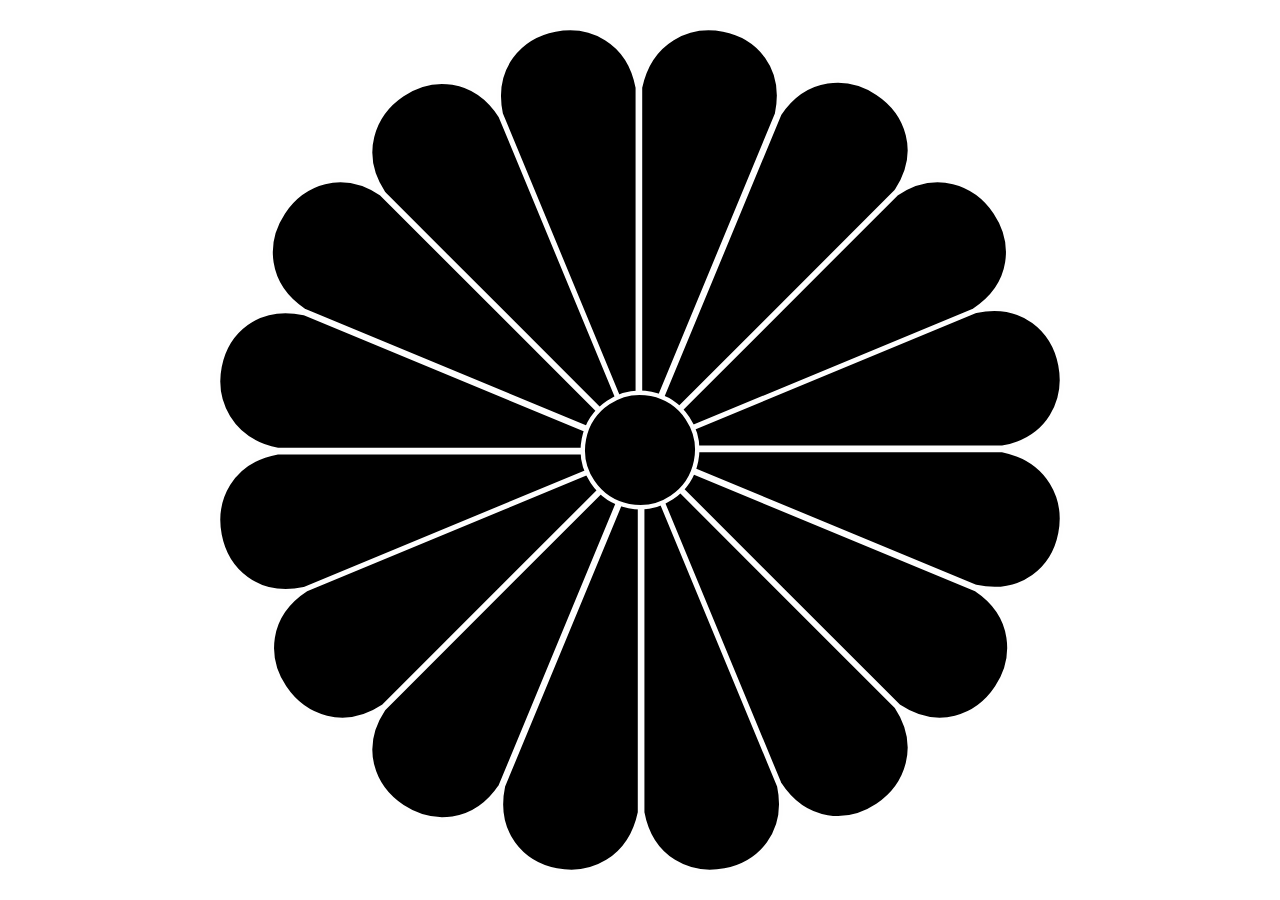
==== commit 4ce5969b: "Update index.html" ====
--- a/index.html
+++ b/index.html
@@ -1,190 +1,53 @@
 <html>
 <head>
 <style>
-/***************************************************
- * Generated by SVG Artista on 10/26/2019, 7:00:43 PM
+ /***************************************************
+ * Generated by SVG Artista on 10/26/2019, 7:24:26 PM
  * MIT license (https://opensource.org/licenses/MIT)
  * W. https://svgartista.net
  **************************************************/
 
-@-webkit-keyframes animate-svg-stroke-1{0%{stroke-dashoffset:434.030517578125px;stroke-dasharray:434.030517578125px}100%{stroke-dashoffset:0}}@keyframes animate-svg-stroke-1{0%{stroke-dashoffset:434.030517578125px;stroke-dasharray:434.030517578125px}100%{stroke-dashoffset:0}}@-webkit-keyframes animate-svg-fill-1{0%{fill:transparent}100%{fill:rgb(0,0,0)}}@keyframes animate-svg-fill-1{0%{fill:transparent}100%{fill:rgb(0,0,0)}}.svg-elem-1{-webkit-animation:animate-svg-stroke-1 1s cubic-bezier(0.47,0,0.745,0.715) 0s both,animate-svg-fill-1 0.7s cubic-bezier(0.47,0,0.745,0.715) 0.8s both;animation:animate-svg-stroke-1 1s cubic-bezier(0.47,0,0.745,0.715) 0s both,animate-svg-fill-1 0.7s cubic-bezier(0.47,0,0.745,0.715) 0.8s both}@-webkit-keyframes animate-svg-stroke-2{0%{stroke-dashoffset:433.571533203125px;stroke-dasharray:433.571533203125px}100%{stroke-dashoffset:0}}@keyframes animate-svg-stroke-2{0%{stroke-dashoffset:433.571533203125px;stroke-dasharray:433.571533203125px}100%{stroke-dashoffset:0}}@-webkit-keyframes animate-svg-fill-2{0%{fill:transparent}100%{fill:rgb(0,0,0)}}@keyframes animate-svg-fill-2{0%{fill:transparent}100%{fill:rgb(0,0,0)}}.svg-elem-2{-webkit-animation:animate-svg-stroke-2 1s cubic-bezier(0.47,0,0.745,0.715) 0.12s both,animate-svg-fill-2 0.7s cubic-bezier(0.47,0,0.745,0.715) 0.9s both;animation:animate-svg-stroke-2 1s cubic-bezier(0.47,0,0.745,0.715) 0.12s both,animate-svg-fill-2 0.7s cubic-bezier(0.47,0,0.745,0.715) 0.9s both}@-webkit-keyframes animate-svg-stroke-3{0%{stroke-dashoffset:434.1859436035156px;stroke-dasharray:434.1859436035156px}100%{stroke-dashoffset:0}}@keyframes animate-svg-stroke-3{0%{stroke-dashoffset:434.1859436035156px;stroke-dasharray:434.1859436035156px}100%{stroke-dashoffset:0}}@-webkit-keyframes animate-svg-fill-3{0%{fill:transparent}100%{fill:rgb(0,0,0)}}@keyframes animate-svg-fill-3{0%{fill:transparent}100%{fill:rgb(0,0,0)}}.svg-elem-3{-webkit-animation:animate-svg-stroke-3 1s cubic-bezier(0.47,0,0.745,0.715) 0.24s both,animate-svg-fill-3 0.7s cubic-bezier(0.47,0,0.745,0.715) 1s both;animation:animate-svg-stroke-3 1s cubic-bezier(0.47,0,0.745,0.715) 0.24s both,animate-svg-fill-3 0.7s cubic-bezier(0.47,0,0.745,0.715) 1s both}@-webkit-keyframes animate-svg-stroke-4{0%{stroke-dashoffset:434.1207275390625px;stroke-dasharray:434.1207275390625px}100%{stroke-dashoffset:0}}@keyframes animate-svg-stroke-4{0%{stroke-dashoffset:434.1207275390625px;stroke-dasharray:434.1207275390625px}100%{stroke-dashoffset:0}}@-webkit-keyframes animate-svg-fill-4{0%{fill:transparent}100%{fill:rgb(0,0,0)}}@keyframes animate-svg-fill-4{0%{fill:transparent}100%{fill:rgb(0,0,0)}}.svg-elem-4{-webkit-animation:animate-svg-stroke-4 1s cubic-bezier(0.47,0,0.745,0.715) 0.36s both,animate-svg-fill-4 0.7s cubic-bezier(0.47,0,0.745,0.715) 1.1s both;animation:animate-svg-stroke-4 1s cubic-bezier(0.47,0,0.745,0.715) 0.36s both,animate-svg-fill-4 0.7s cubic-bezier(0.47,0,0.745,0.715) 1.1s both}@-webkit-keyframes animate-svg-stroke-5{0%{stroke-dashoffset:434.03057861328125px;stroke-dasharray:434.03057861328125px}100%{stroke-dashoffset:0}}@keyframes animate-svg-stroke-5{0%{stroke-dashoffset:434.03057861328125px;stroke-dasharray:434.03057861328125px}100%{stroke-dashoffset:0}}@-webkit-keyframes animate-svg-fill-5{0%{fill:transparent}100%{fill:rgb(0,0,0)}}@keyframes animate-svg-fill-5{0%{fill:transparent}100%{fill:rgb(0,0,0)}}.svg-elem-5{-webkit-animation:animate-svg-stroke-5 1s cubic-bezier(0.47,0,0.745,0.715) 0.48s both,animate-svg-fill-5 0.7s cubic-bezier(0.47,0,0.745,0.715) 1.2000000000000002s both;animation:animate-svg-stroke-5 1s cubic-bezier(0.47,0,0.745,0.715) 0.48s both,animate-svg-fill-5 0.7s cubic-bezier(0.47,0,0.745,0.715) 1.2000000000000002s both}@-webkit-keyframes animate-svg-stroke-6{0%{stroke-dashoffset:433.5724182128906px;stroke-dasharray:433.5724182128906px}100%{stroke-dashoffset:0}}@keyframes animate-svg-stroke-6{0%{stroke-dashoffset:433.5724182128906px;stroke-dasharray:433.5724182128906px}100%{stroke-dashoffset:0}}@-webkit-keyframes animate-svg-fill-6{0%{fill:transparent}100%{fill:rgb(0,0,0)}}@keyframes animate-svg-fill-6{0%{fill:transparent}100%{fill:rgb(0,0,0)}}.svg-elem-6{-webkit-animation:animate-svg-stroke-6 1s cubic-bezier(0.47,0,0.745,0.715) 0.6s both,animate-svg-fill-6 0.7s cubic-bezier(0.47,0,0.745,0.715) 1.3s both;animation:animate-svg-stroke-6 1s cubic-bezier(0.47,0,0.745,0.715) 0.6s both,animate-svg-fill-6 0.7s cubic-bezier(0.47,0,0.745,0.715) 1.3s both}@-webkit-keyframes animate-svg-stroke-7{0%{stroke-dashoffset:434.18548583984375px;stroke-dasharray:434.18548583984375px}100%{stroke-dashoffset:0}}@keyframes animate-svg-stroke-7{0%{stroke-dashoffset:434.18548583984375px;stroke-dasharray:434.18548583984375px}100%{stroke-dashoffset:0}}@-webkit-keyframes animate-svg-fill-7{0%{fill:transparent}100%{fill:rgb(0,0,0)}}@keyframes animate-svg-fill-7{0%{fill:transparent}100%{fill:rgb(0,0,0)}}.svg-elem-7{-webkit-animation:animate-svg-stroke-7 1s cubic-bezier(0.47,0,0.745,0.715) 0.72s both,animate-svg-fill-7 0.7s cubic-bezier(0.47,0,0.745,0.715) 1.4000000000000001s both;animation:animate-svg-stroke-7 1s cubic-bezier(0.47,0,0.745,0.715) 0.72s both,animate-svg-fill-7 0.7s cubic-bezier(0.47,0,0.745,0.715) 1.4000000000000001s both}@-webkit-keyframes animate-svg-stroke-8{0%{stroke-dashoffset:434.12005615234375px;stroke-dasharray:434.12005615234375px}100%{stroke-dashoffset:0}}@keyframes animate-svg-stroke-8{0%{stroke-dashoffset:434.12005615234375px;stroke-dasharray:434.12005615234375px}100%{stroke-dashoffset:0}}@-webkit-keyframes animate-svg-fill-8{0%{fill:transparent}100%{fill:rgb(0,0,0)}}@keyframes animate-svg-fill-8{0%{fill:transparent}100%{fill:rgb(0,0,0)}}.svg-elem-8{-webkit-animation:animate-svg-stroke-8 1s cubic-bezier(0.47,0,0.745,0.715) 0.84s both,animate-svg-fill-8 0.7s cubic-bezier(0.47,0,0.745,0.715) 1.5s both;animation:animate-svg-stroke-8 1s cubic-bezier(0.47,0,0.745,0.715) 0.84s both,animate-svg-fill-8 0.7s cubic-bezier(0.47,0,0.745,0.715) 1.5s both}@-webkit-keyframes animate-svg-stroke-9{0%{stroke-dashoffset:434.03076171875px;stroke-dasharray:434.03076171875px}100%{stroke-dashoffset:0}}@keyframes animate-svg-stroke-9{0%{stroke-dashoffset:434.03076171875px;stroke-dasharray:434.03076171875px}100%{stroke-dashoffset:0}}@-webkit-keyframes animate-svg-fill-9{0%{fill:transparent}100%{fill:rgb(0,0,0)}}@keyframes animate-svg-fill-9{0%{fill:transparent}100%{fill:rgb(0,0,0)}}.svg-elem-9{-webkit-animation:animate-svg-stroke-9 1s cubic-bezier(0.47,0,0.745,0.715) 0.96s both,animate-svg-fill-9 0.7s cubic-bezier(0.47,0,0.745,0.715) 1.6s both;animation:animate-svg-stroke-9 1s cubic-bezier(0.47,0,0.745,0.715) 0.96s both,animate-svg-fill-9 0.7s cubic-bezier(0.47,0,0.745,0.715) 1.6s both}@-webkit-keyframes animate-svg-stroke-10{0%{stroke-dashoffset:433.57012939453125px;stroke-dasharray:433.57012939453125px}100%{stroke-dashoffset:0}}@keyframes animate-svg-stroke-10{0%{stroke-dashoffset:433.57012939453125px;stroke-dasharray:433.57012939453125px}100%{stroke-dashoffset:0}}@-webkit-keyframes animate-svg-fill-10{0%{fill:transparent}100%{fill:rgb(0,0,0)}}@keyframes animate-svg-fill-10{0%{fill:transparent}100%{fill:rgb(0,0,0)}}.svg-elem-10{-webkit-animation:animate-svg-stroke-10 1s cubic-bezier(0.47,0,0.745,0.715) 1.08s both,animate-svg-fill-10 0.7s cubic-bezier(0.47,0,0.745,0.715) 1.7000000000000002s both;animation:animate-svg-stroke-10 1s cubic-bezier(0.47,0,0.745,0.715) 1.08s both,animate-svg-fill-10 0.7s cubic-bezier(0.47,0,0.745,0.715) 1.7000000000000002s both}@-webkit-keyframes animate-svg-stroke-11{0%{stroke-dashoffset:434.1874084472656px;stroke-dasharray:434.1874084472656px}100%{stroke-dashoffset:0}}@keyframes animate-svg-stroke-11{0%{stroke-dashoffset:434.1874084472656px;stroke-dasharray:434.1874084472656px}100%{stroke-dashoffset:0}}@-webkit-keyframes animate-svg-fill-11{0%{fill:transparent}100%{fill:rgb(0,0,0)}}@keyframes animate-svg-fill-11{0%{fill:transparent}100%{fill:rgb(0,0,0)}}.svg-elem-11{-webkit-animation:animate-svg-stroke-11 1s cubic-bezier(0.47,0,0.745,0.715) 1.2s both,animate-svg-fill-11 0.7s cubic-bezier(0.47,0,0.745,0.715) 1.8s both;animation:animate-svg-stroke-11 1s cubic-bezier(0.47,0,0.745,0.715) 1.2s both,animate-svg-fill-11 0.7s cubic-bezier(0.47,0,0.745,0.715) 1.8s both}@-webkit-keyframes animate-svg-stroke-12{0%{stroke-dashoffset:434.1192932128906px;stroke-dasharray:434.1192932128906px}100%{stroke-dashoffset:0}}@keyframes animate-svg-stroke-12{0%{stroke-dashoffset:434.1192932128906px;stroke-dasharray:434.1192932128906px}100%{stroke-dashoffset:0}}@-webkit-keyframes animate-svg-fill-12{0%{fill:transparent}100%{fill:rgb(0,0,0)}}@keyframes animate-svg-fill-12{0%{fill:transparent}100%{fill:rgb(0,0,0)}}.svg-elem-12{-webkit-animation:animate-svg-stroke-12 1s cubic-bezier(0.47,0,0.745,0.715) 1.3199999999999998s both,animate-svg-fill-12 0.7s cubic-bezier(0.47,0,0.745,0.715) 1.9000000000000001s both;animation:animate-svg-stroke-12 1s cubic-bezier(0.47,0,0.745,0.715) 1.3199999999999998s both,animate-svg-fill-12 0.7s cubic-bezier(0.47,0,0.745,0.715) 1.9000000000000001s both}@-webkit-keyframes animate-svg-stroke-13{0%{stroke-dashoffset:434.0291442871094px;stroke-dasharray:434.0291442871094px}100%{stroke-dashoffset:0}}@keyframes animate-svg-stroke-13{0%{stroke-dashoffset:434.0291442871094px;stroke-dasharray:434.0291442871094px}100%{stroke-dashoffset:0}}@-webkit-keyframes animate-svg-fill-13{0%{fill:transparent}100%{fill:rgb(0,0,0)}}@keyframes animate-svg-fill-13{0%{fill:transparent}100%{fill:rgb(0,0,0)}}.svg-elem-13{-webkit-animation:animate-svg-stroke-13 1s cubic-bezier(0.47,0,0.745,0.715) 1.44s both,animate-svg-fill-13 0.7s cubic-bezier(0.47,0,0.745,0.715) 2s both;animation:animate-svg-stroke-13 1s cubic-bezier(0.47,0,0.745,0.715) 1.44s both,animate-svg-fill-13 0.7s cubic-bezier(0.47,0,0.745,0.715) 2s both}@-webkit-keyframes animate-svg-stroke-14{0%{stroke-dashoffset:433.57110595703125px;stroke-dasharray:433.57110595703125px}100%{stroke-dashoffset:0}}@keyframes animate-svg-stroke-14{0%{stroke-dashoffset:433.57110595703125px;stroke-dasharray:433.57110595703125px}100%{stroke-dashoffset:0}}@-webkit-keyframes animate-svg-fill-14{0%{fill:transparent}100%{fill:rgb(0,0,0)}}@keyframes animate-svg-fill-14{0%{fill:transparent}100%{fill:rgb(0,0,0)}}.svg-elem-14{-webkit-animation:animate-svg-stroke-14 1s cubic-bezier(0.47,0,0.745,0.715) 1.56s both,animate-svg-fill-14 0.7s cubic-bezier(0.47,0,0.745,0.715) 2.1s both;animation:animate-svg-stroke-14 1s cubic-bezier(0.47,0,0.745,0.715) 1.56s both,animate-svg-fill-14 0.7s cubic-bezier(0.47,0,0.745,0.715) 2.1s both}@-webkit-keyframes animate-svg-stroke-15{0%{stroke-dashoffset:434.18402099609375px;stroke-dasharray:434.18402099609375px}100%{stroke-dashoffset:0}}@keyframes animate-svg-stroke-15{0%{stroke-dashoffset:434.18402099609375px;stroke-dasharray:434.18402099609375px}100%{stroke-dashoffset:0}}@-webkit-keyframes animate-svg-fill-15{0%{fill:transparent}100%{fill:rgb(0,0,0)}}@keyframes animate-svg-fill-15{0%{fill:transparent}100%{fill:rgb(0,0,0)}}.svg-elem-15{-webkit-animation:animate-svg-stroke-15 1s cubic-bezier(0.47,0,0.745,0.715) 1.68s both,animate-svg-fill-15 0.7s cubic-bezier(0.47,0,0.745,0.715) 2.2s both;animation:animate-svg-stroke-15 1s cubic-bezier(0.47,0,0.745,0.715) 1.68s both,animate-svg-fill-15 0.7s cubic-bezier(0.47,0,0.745,0.715) 2.2s both}@-webkit-keyframes animate-svg-stroke-16{0%{stroke-dashoffset:434.11962890625px;stroke-dasharray:434.11962890625px}100%{stroke-dashoffset:0}}@keyframes animate-svg-stroke-16{0%{stroke-dashoffset:434.11962890625px;stroke-dasharray:434.11962890625px}100%{stroke-dashoffset:0}}@-webkit-keyframes animate-svg-fill-16{0%{fill:transparent}100%{fill:rgb(0,0,0)}}@keyframes animate-svg-fill-16{0%{fill:transparent}100%{fill:rgb(0,0,0)}}.svg-elem-16{-webkit-animation:animate-svg-stroke-16 1s cubic-bezier(0.47,0,0.745,0.715) 1.7999999999999998s both,animate-svg-fill-16 0.7s cubic-bezier(0.47,0,0.745,0.715) 2.3s both;animation:animate-svg-stroke-16 1s cubic-bezier(0.47,0,0.745,0.715) 1.7999999999999998s both,animate-svg-fill-16 0.7s cubic-bezier(0.47,0,0.745,0.715) 2.3s both}@-webkit-keyframes animate-svg-stroke-17{0%{stroke-dashoffset:410.5578414140454px;stroke-dasharray:410.5578414140454px}100%{stroke-dashoffset:0}}@keyframes animate-svg-stroke-17{0%{stroke-dashoffset:410.5578414140454px;stroke-dasharray:410.5578414140454px}100%{stroke-dashoffset:0}}@-webkit-keyframes animate-svg-fill-17{0%{fill:transparent}100%{fill:rgb(0,0,0)}}@keyframes animate-svg-fill-17{0%{fill:transparent}100%{fill:rgb(0,0,0)}}.svg-elem-17{-webkit-animation:animate-svg-stroke-17 1s cubic-bezier(0.47,0,0.745,0.715) 1.92s both,animate-svg-fill-17 0.7s cubic-bezier(0.47,0,0.745,0.715) 2.4000000000000004s both;animation:animate-svg-stroke-17 1s cubic-bezier(0.47,0,0.745,0.715) 1.92s both,animate-svg-fill-17 0.7s cubic-bezier(0.47,0,0.745,0.715) 2.4000000000000004s both}@-webkit-keyframes animate-svg-stroke-18{0%{stroke-dashoffset:433.54205322265625px;stroke-dasharray:433.54205322265625px}100%{stroke-dashoffset:0}}@keyframes animate-svg-stroke-18{0%{stroke-dashoffset:433.54205322265625px;stroke-dasharray:433.54205322265625px}100%{stroke-dashoffset:0}}@-webkit-keyframes animate-svg-fill-18{0%{fill:transparent}100%{fill:rgb(0,0,0)}}@keyframes animate-svg-fill-18{0%{fill:transparent}100%{fill:rgb(0,0,0)}}.svg-elem-18{-webkit-animation:animate-svg-stroke-18 1s cubic-bezier(0.47,0,0.745,0.715) 2.04s both,animate-svg-fill-18 0.7s cubic-bezier(0.47,0,0.745,0.715) 2.5s both;animation:animate-svg-stroke-18 1s cubic-bezier(0.47,0,0.745,0.715) 2.04s both,animate-svg-fill-18 0.7s cubic-bezier(0.47,0,0.745,0.715) 2.5s both}@-webkit-keyframes animate-svg-stroke-19{0%{stroke-dashoffset:432.9781799316406px;stroke-dasharray:432.9781799316406px}100%{stroke-dashoffset:0}}@keyframes animate-svg-stroke-19{0%{stroke-dashoffset:432.9781799316406px;stroke-dasharray:432.9781799316406px}100%{stroke-dashoffset:0}}@-webkit-keyframes animate-svg-fill-19{0%{fill:transparent}100%{fill:rgb(0,0,0)}}@keyframes animate-svg-fill-19{0%{fill:transparent}100%{fill:rgb(0,0,0)}}.svg-elem-19{-webkit-animation:animate-svg-stroke-19 1s cubic-bezier(0.47,0,0.745,0.715) 2.16s both,animate-svg-fill-19 0.7s cubic-bezier(0.47,0,0.745,0.715) 2.6s both;animation:animate-svg-stroke-19 1s cubic-bezier(0.47,0,0.745,0.715) 2.16s both,animate-svg-fill-19 0.7s cubic-bezier(0.47,0,0.745,0.715) 2.6s both}@-webkit-keyframes animate-svg-stroke-20{0%{stroke-dashoffset:432.0426025390625px;stroke-dasharray:432.0426025390625px}100%{stroke-dashoffset:0}}@keyframes animate-svg-stroke-20{0%{stroke-dashoffset:432.0426025390625px;stroke-dasharray:432.0426025390625px}100%{stroke-dashoffset:0}}@-webkit-keyframes animate-svg-fill-20{0%{fill:transparent}100%{fill:rgb(0,0,0)}}@keyframes animate-svg-fill-20{0%{fill:transparent}100%{fill:rgb(0,0,0)}}.svg-elem-20{-webkit-animation:animate-svg-stroke-20 1s cubic-bezier(0.47,0,0.745,0.715) 2.28s both,animate-svg-fill-20 0.7s cubic-bezier(0.47,0,0.745,0.715) 2.7s both;animation:animate-svg-stroke-20 1s cubic-bezier(0.47,0,0.745,0.715) 2.28s both,animate-svg-fill-20 0.7s cubic-bezier(0.47,0,0.745,0.715) 2.7s both}@-webkit-keyframes animate-svg-stroke-21{0%{stroke-dashoffset:433.6083068847656px;stroke-dasharray:433.6083068847656px}100%{stroke-dashoffset:0}}@keyframes animate-svg-stroke-21{0%{stroke-dashoffset:433.6083068847656px;stroke-dasharray:433.6083068847656px}100%{stroke-dashoffset:0}}@-webkit-keyframes animate-svg-fill-21{0%{fill:transparent}100%{fill:rgb(0,0,0)}}@keyframes animate-svg-fill-21{0%{fill:transparent}100%{fill:rgb(0,0,0)}}.svg-elem-21{-webkit-animation:animate-svg-stroke-21 1s cubic-bezier(0.47,0,0.745,0.715) 2.4s both,animate-svg-fill-21 0.7s cubic-bezier(0.47,0,0.745,0.715) 2.8s both;animation:animate-svg-stroke-21 1s cubic-bezier(0.47,0,0.745,0.715) 2.4s both,animate-svg-fill-21 0.7s cubic-bezier(0.47,0,0.745,0.715) 2.8s both}@-webkit-keyframes animate-svg-stroke-22{0%{stroke-dashoffset:433.543212890625px;stroke-dasharray:433.543212890625px}100%{stroke-dashoffset:0}}@keyframes animate-svg-stroke-22{0%{stroke-dashoffset:433.543212890625px;stroke-dasharray:433.543212890625px}100%{stroke-dashoffset:0}}@-webkit-keyframes animate-svg-fill-22{0%{fill:transparent}100%{fill:rgb(0,0,0)}}@keyframes animate-svg-fill-22{0%{fill:transparent}100%{fill:rgb(0,0,0)}}.svg-elem-22{-webkit-animation:animate-svg-stroke-22 1s cubic-bezier(0.47,0,0.745,0.715) 2.52s both,animate-svg-fill-22 0.7s cubic-bezier(0.47,0,0.745,0.715) 2.9000000000000004s both;animation:animate-svg-stroke-22 1s cubic-bezier(0.47,0,0.745,0.715) 2.52s both,animate-svg-fill-22 0.7s cubic-bezier(0.47,0,0.745,0.715) 2.9000000000000004s both}@-webkit-keyframes animate-svg-stroke-23{0%{stroke-dashoffset:432.9776306152344px;stroke-dasharray:432.9776306152344px}100%{stroke-dashoffset:0}}@keyframes animate-svg-stroke-23{0%{stroke-dashoffset:432.9776306152344px;stroke-dasharray:432.9776306152344px}100%{stroke-dashoffset:0}}@-webkit-keyframes animate-svg-fill-23{0%{fill:transparent}100%{fill:rgb(0,0,0)}}@keyframes animate-svg-fill-23{0%{fill:transparent}100%{fill:rgb(0,0,0)}}.svg-elem-23{-webkit-animation:animate-svg-stroke-23 1s cubic-bezier(0.47,0,0.745,0.715) 2.6399999999999997s both,animate-svg-fill-23 0.7s cubic-bezier(0.47,0,0.745,0.715) 3s both;animation:animate-svg-stroke-23 1s cubic-bezier(0.47,0,0.745,0.715) 2.6399999999999997s both,animate-svg-fill-23 0.7s cubic-bezier(0.47,0,0.745,0.715) 3s both}@-webkit-keyframes animate-svg-stroke-24{0%{stroke-dashoffset:432.04315185546875px;stroke-dasharray:432.04315185546875px}100%{stroke-dashoffset:0}}@keyframes animate-svg-stroke-24{0%{stroke-dashoffset:432.04315185546875px;stroke-dasharray:432.04315185546875px}100%{stroke-dashoffset:0}}@-webkit-keyframes animate-svg-fill-24{0%{fill:transparent}100%{fill:rgb(0,0,0)}}@keyframes animate-svg-fill-24{0%{fill:transparent}100%{fill:rgb(0,0,0)}}.svg-elem-24{-webkit-animation:animate-svg-stroke-24 1s cubic-bezier(0.47,0,0.745,0.715) 2.76s both,animate-svg-fill-24 0.7s cubic-bezier(0.47,0,0.745,0.715) 3.1000000000000005s both;animation:animate-svg-stroke-24 1s cubic-bezier(0.47,0,0.745,0.715) 2.76s both,animate-svg-fill-24 0.7s cubic-bezier(0.47,0,0.745,0.715) 3.1000000000000005s both}@-webkit-keyframes animate-svg-stroke-25{0%{stroke-dashoffset:433.6083984375px;stroke-dasharray:433.6083984375px}100%{stroke-dashoffset:0}}@keyframes animate-svg-stroke-25{0%{stroke-dashoffset:433.6083984375px;stroke-dasharray:433.6083984375px}100%{stroke-dashoffset:0}}@-webkit-keyframes animate-svg-fill-25{0%{fill:transparent}100%{fill:rgb(0,0,0)}}@keyframes animate-svg-fill-25{0%{fill:transparent}100%{fill:rgb(0,0,0)}}.svg-elem-25{-webkit-animation:animate-svg-stroke-25 1s cubic-bezier(0.47,0,0.745,0.715) 2.88s both,animate-svg-fill-25 0.7s cubic-bezier(0.47,0,0.745,0.715) 3.2s both;animation:animate-svg-stroke-25 1s cubic-bezier(0.47,0,0.745,0.715) 2.88s both,animate-svg-fill-25 0.7s cubic-bezier(0.47,0,0.745,0.715) 3.2s both}@-webkit-keyframes animate-svg-stroke-26{0%{stroke-dashoffset:433.5430908203125px;stroke-dasharray:433.5430908203125px}100%{stroke-dashoffset:0}}@keyframes animate-svg-stroke-26{0%{stroke-dashoffset:433.5430908203125px;stroke-dasharray:433.5430908203125px}100%{stroke-dashoffset:0}}@-webkit-keyframes animate-svg-fill-26{0%{fill:transparent}100%{fill:rgb(0,0,0)}}@keyframes animate-svg-fill-26{0%{fill:transparent}100%{fill:rgb(0,0,0)}}.svg-elem-26{-webkit-animation:animate-svg-stroke-26 1s cubic-bezier(0.47,0,0.745,0.715) 3s both,animate-svg-fill-26 0.7s cubic-bezier(0.47,0,0.745,0.715) 3.3s both;animation:animate-svg-stroke-26 1s cubic-bezier(0.47,0,0.745,0.715) 3s both,animate-svg-fill-26 0.7s cubic-bezier(0.47,0,0.745,0.715) 3.3s both}@-webkit-keyframes animate-svg-stroke-27{0%{stroke-dashoffset:432.97711181640625px;stroke-dasharray:432.97711181640625px}100%{stroke-dashoffset:0}}@keyframes animate-svg-stroke-27{0%{stroke-dashoffset:432.97711181640625px;stroke-dasharray:432.97711181640625px}100%{stroke-dashoffset:0}}@-webkit-keyframes animate-svg-fill-27{0%{fill:transparent}100%{fill:rgb(0,0,0)}}@keyframes animate-svg-fill-27{0%{fill:transparent}100%{fill:rgb(0,0,0)}}.svg-elem-27{-webkit-animation:animate-svg-stroke-27 1s cubic-bezier(0.47,0,0.745,0.715) 3.12s both,animate-svg-fill-27 0.7s cubic-bezier(0.47,0,0.745,0.715) 3.4000000000000004s both;animation:animate-svg-stroke-27 1s cubic-bezier(0.47,0,0.745,0.715) 3.12s both,animate-svg-fill-27 0.7s cubic-bezier(0.47,0,0.745,0.715) 3.4000000000000004s both}@-webkit-keyframes animate-svg-stroke-28{0%{stroke-dashoffset:432.04095458984375px;stroke-dasharray:432.04095458984375px}100%{stroke-dashoffset:0}}@keyframes animate-svg-stroke-28{0%{stroke-dashoffset:432.04095458984375px;stroke-dasharray:432.04095458984375px}100%{stroke-dashoffset:0}}@-webkit-keyframes animate-svg-fill-28{0%{fill:transparent}100%{fill:rgb(0,0,0)}}@keyframes animate-svg-fill-28{0%{fill:transparent}100%{fill:rgb(0,0,0)}}.svg-elem-28{-webkit-animation:animate-svg-stroke-28 1s cubic-bezier(0.47,0,0.745,0.715) 3.2399999999999998s both,animate-svg-fill-28 0.7s cubic-bezier(0.47,0,0.745,0.715) 3.5s both;animation:animate-svg-stroke-28 1s cubic-bezier(0.47,0,0.745,0.715) 3.2399999999999998s both,animate-svg-fill-28 0.7s cubic-bezier(0.47,0,0.745,0.715) 3.5s both}@-webkit-keyframes animate-svg-stroke-29{0%{stroke-dashoffset:433.6069641113281px;stroke-dasharray:433.6069641113281px}100%{stroke-dashoffset:0}}@keyframes animate-svg-stroke-29{0%{stroke-dashoffset:433.6069641113281px;stroke-dasharray:433.6069641113281px}100%{stroke-dashoffset:0}}@-webkit-keyframes animate-svg-fill-29{0%{fill:transparent}100%{fill:rgb(0,0,0)}}@keyframes animate-svg-fill-29{0%{fill:transparent}100%{fill:rgb(0,0,0)}}.svg-elem-29{-webkit-animation:animate-svg-stroke-29 1s cubic-bezier(0.47,0,0.745,0.715) 3.36s both,animate-svg-fill-29 0.7s cubic-bezier(0.47,0,0.745,0.715) 3.6000000000000005s both;animation:animate-svg-stroke-29 1s cubic-bezier(0.47,0,0.745,0.715) 3.36s both,animate-svg-fill-29 0.7s cubic-bezier(0.47,0,0.745,0.715) 3.6000000000000005s both}@-webkit-keyframes animate-svg-stroke-30{0%{stroke-dashoffset:433.541259765625px;stroke-dasharray:433.541259765625px}100%{stroke-dashoffset:0}}@keyframes animate-svg-stroke-30{0%{stroke-dashoffset:433.541259765625px;stroke-dasharray:433.541259765625px}100%{stroke-dashoffset:0}}@-webkit-keyframes animate-svg-fill-30{0%{fill:transparent}100%{fill:rgb(0,0,0)}}@keyframes animate-svg-fill-30{0%{fill:transparent}100%{fill:rgb(0,0,0)}}.svg-elem-30{-webkit-animation:animate-svg-stroke-30 1s cubic-bezier(0.47,0,0.745,0.715) 3.48s both,animate-svg-fill-30 0.7s cubic-bezier(0.47,0,0.745,0.715) 3.7s both;animation:animate-svg-stroke-30 1s cubic-bezier(0.47,0,0.745,0.715) 3.48s both,animate-svg-fill-30 0.7s cubic-bezier(0.47,0,0.745,0.715) 3.7s both}@-webkit-keyframes animate-svg-stroke-31{0%{stroke-dashoffset:432.97576904296875px;stroke-dasharray:432.97576904296875px}100%{stroke-dashoffset:0}}@keyframes animate-svg-stroke-31{0%{stroke-dashoffset:432.97576904296875px;stroke-dasharray:432.97576904296875px}100%{stroke-dashoffset:0}}@-webkit-keyframes animate-svg-fill-31{0%{fill:transparent}100%{fill:rgb(0,0,0)}}@keyframes animate-svg-fill-31{0%{fill:transparent}100%{fill:rgb(0,0,0)}}.svg-elem-31{-webkit-animation:animate-svg-stroke-31 1s cubic-bezier(0.47,0,0.745,0.715) 3.5999999999999996s both,animate-svg-fill-31 0.7s cubic-bezier(0.47,0,0.745,0.715) 3.8s both;animation:animate-svg-stroke-31 1s cubic-bezier(0.47,0,0.745,0.715) 3.5999999999999996s both,animate-svg-fill-31 0.7s cubic-bezier(0.47,0,0.745,0.715) 3.8s both}@-webkit-keyframes animate-svg-stroke-32{0%{stroke-dashoffset:432.0431213378906px;stroke-dasharray:432.0431213378906px}100%{stroke-dashoffset:0}}@keyframes animate-svg-stroke-32{0%{stroke-dashoffset:432.0431213378906px;stroke-dasharray:432.0431213378906px}100%{stroke-dashoffset:0}}@-webkit-keyframes animate-svg-fill-32{0%{fill:transparent}100%{fill:rgb(0,0,0)}}@keyframes animate-svg-fill-32{0%{fill:transparent}100%{fill:rgb(0,0,0)}}.svg-elem-32{-webkit-animation:animate-svg-stroke-32 1s cubic-bezier(0.47,0,0.745,0.715) 3.7199999999999998s both,animate-svg-fill-32 0.7s cubic-bezier(0.47,0,0.745,0.715) 3.9000000000000004s both;animation:animate-svg-stroke-32 1s cubic-bezier(0.47,0,0.745,0.715) 3.7199999999999998s both,animate-svg-fill-32 0.7s cubic-bezier(0.47,0,0.745,0.715) 3.9000000000000004s both}@-webkit-keyframes animate-svg-stroke-33{0%{stroke-dashoffset:433.6076965332031px;stroke-dasharray:433.6076965332031px}100%{stroke-dashoffset:0}}@keyframes animate-svg-stroke-33{0%{stroke-dashoffset:433.6076965332031px;stroke-dasharray:433.6076965332031px}100%{stroke-dashoffset:0}}@-webkit-keyframes animate-svg-fill-33{0%{fill:transparent}100%{fill:rgb(0,0,0)}}@keyframes animate-svg-fill-33{0%{fill:transparent}100%{fill:rgb(0,0,0)}}.svg-elem-33{-webkit-animation:animate-svg-stroke-33 1s cubic-bezier(0.47,0,0.745,0.715) 3.84s both,animate-svg-fill-33 0.7s cubic-bezier(0.47,0,0.745,0.715) 4s both;animation:animate-svg-stroke-33 1s cubic-bezier(0.47,0,0.745,0.715) 3.84s both,animate-svg-fill-33 0.7s cubic-bezier(0.47,0,0.745,0.715) 4s both}@-webkit-keyframes animate-svg-stroke-34{0%{stroke-dashoffset:165.42564983974106px;stroke-dasharray:165.42564983974106px}100%{stroke-dashoffset:0}}@keyframes animate-svg-stroke-34{0%{stroke-dashoffset:165.42564983974106px;stroke-dasharray:165.42564983974106px}100%{stroke-dashoffset:0}}@-webkit-keyframes animate-svg-fill-34{0%{fill:transparent}100%{fill:rgb(0,0,0)}}@keyframes animate-svg-fill-34{0%{fill:transparent}100%{fill:rgb(0,0,0)}}.svg-elem-34{-webkit-animation:animate-svg-stroke-34 1s cubic-bezier(0.47,0,0.745,0.715) 3.96s both,animate-svg-fill-34 0.7s cubic-bezier(0.47,0,0.745,0.715) 4.1000000000000005s both;animation:animate-svg-stroke-34 1s cubic-bezier(0.47,0,0.745,0.715) 3.96s both,animate-svg-fill-34 0.7s cubic-bezier(0.47,0,0.745,0.715) 4.1000000000000005s both}
+@-webkit-keyframes animate-svg-stroke-1{0%{stroke-dashoffset:433.8673095703125px;stroke-dasharray:433.8673095703125px}100%{stroke-dashoffset:0}}@keyframes animate-svg-stroke-1{0%{stroke-dashoffset:433.8673095703125px;stroke-dasharray:433.8673095703125px}100%{stroke-dashoffset:0}}@-webkit-keyframes animate-svg-fill-1{0%{fill:transparent}100%{fill:rgb(0,0,0)}}@keyframes animate-svg-fill-1{0%{fill:transparent}100%{fill:rgb(0,0,0)}}.svg-elem-1{-webkit-animation:animate-svg-stroke-1 1s cubic-bezier(0.47,0,0.745,0.715) 0s both,animate-svg-fill-1 0.7s cubic-bezier(0.47,0,0.745,0.715) 0.8s both;animation:animate-svg-stroke-1 1s cubic-bezier(0.47,0,0.745,0.715) 0s both,animate-svg-fill-1 0.7s cubic-bezier(0.47,0,0.745,0.715) 0.8s both}@-webkit-keyframes animate-svg-stroke-2{0%{stroke-dashoffset:433.4085998535156px;stroke-dasharray:433.4085998535156px}100%{stroke-dashoffset:0}}@keyframes animate-svg-stroke-2{0%{stroke-dashoffset:433.4085998535156px;stroke-dasharray:433.4085998535156px}100%{stroke-dashoffset:0}}@-webkit-keyframes animate-svg-fill-2{0%{fill:transparent}100%{fill:rgb(0,0,0)}}@keyframes animate-svg-fill-2{0%{fill:transparent}100%{fill:rgb(0,0,0)}}.svg-elem-2{-webkit-animation:animate-svg-stroke-2 1s cubic-bezier(0.47,0,0.745,0.715) 0.12s both,animate-svg-fill-2 0.7s cubic-bezier(0.47,0,0.745,0.715) 0.9s both;animation:animate-svg-stroke-2 1s cubic-bezier(0.47,0,0.745,0.715) 0.12s both,animate-svg-fill-2 0.7s cubic-bezier(0.47,0,0.745,0.715) 0.9s both}@-webkit-keyframes animate-svg-stroke-3{0%{stroke-dashoffset:434.02294921875px;stroke-dasharray:434.02294921875px}100%{stroke-dashoffset:0}}@keyframes animate-svg-stroke-3{0%{stroke-dashoffset:434.02294921875px;stroke-dasharray:434.02294921875px}100%{stroke-dashoffset:0}}@-webkit-keyframes animate-svg-fill-3{0%{fill:transparent}100%{fill:rgb(0,0,0)}}@keyframes animate-svg-fill-3{0%{fill:transparent}100%{fill:rgb(0,0,0)}}.svg-elem-3{-webkit-animation:animate-svg-stroke-3 1s cubic-bezier(0.47,0,0.745,0.715) 0.24s both,animate-svg-fill-3 0.7s cubic-bezier(0.47,0,0.745,0.715) 1s both;animation:animate-svg-stroke-3 1s cubic-bezier(0.47,0,0.745,0.715) 0.24s both,animate-svg-fill-3 0.7s cubic-bezier(0.47,0,0.745,0.715) 1s both}@-webkit-keyframes animate-svg-stroke-4{0%{stroke-dashoffset:433.9563903808594px;stroke-dasharray:433.9563903808594px}100%{stroke-dashoffset:0}}@keyframes animate-svg-stroke-4{0%{stroke-dashoffset:433.9563903808594px;stroke-dasharray:433.9563903808594px}100%{stroke-dashoffset:0}}@-webkit-keyframes animate-svg-fill-4{0%{fill:transparent}100%{fill:rgb(0,0,0)}}@keyframes animate-svg-fill-4{0%{fill:transparent}100%{fill:rgb(0,0,0)}}.svg-elem-4{-webkit-animation:animate-svg-stroke-4 1s cubic-bezier(0.47,0,0.745,0.715) 0.36s both,animate-svg-fill-4 0.7s cubic-bezier(0.47,0,0.745,0.715) 1.1s both;animation:animate-svg-stroke-4 1s cubic-bezier(0.47,0,0.745,0.715) 0.36s both,animate-svg-fill-4 0.7s cubic-bezier(0.47,0,0.745,0.715) 1.1s both}@-webkit-keyframes animate-svg-stroke-5{0%{stroke-dashoffset:433.86737060546875px;stroke-dasharray:433.86737060546875px}100%{stroke-dashoffset:0}}@keyframes animate-svg-stroke-5{0%{stroke-dashoffset:433.86737060546875px;stroke-dasharray:433.86737060546875px}100%{stroke-dashoffset:0}}@-webkit-keyframes animate-svg-fill-5{0%{fill:transparent}100%{fill:rgb(0,0,0)}}@keyframes animate-svg-fill-5{0%{fill:transparent}100%{fill:rgb(0,0,0)}}.svg-elem-5{-webkit-animation:animate-svg-stroke-5 1s cubic-bezier(0.47,0,0.745,0.715) 0.48s both,animate-svg-fill-5 0.7s cubic-bezier(0.47,0,0.745,0.715) 1.2000000000000002s both;animation:animate-svg-stroke-5 1s cubic-bezier(0.47,0,0.745,0.715) 0.48s both,animate-svg-fill-5 0.7s cubic-bezier(0.47,0,0.745,0.715) 1.2000000000000002s both}@-webkit-keyframes animate-svg-stroke-6{0%{stroke-dashoffset:433.40863037109375px;stroke-dasharray:433.40863037109375px}100%{stroke-dashoffset:0}}@keyframes animate-svg-stroke-6{0%{stroke-dashoffset:433.40863037109375px;stroke-dasharray:433.40863037109375px}100%{stroke-dashoffset:0}}@-webkit-keyframes animate-svg-fill-6{0%{fill:transparent}100%{fill:rgb(0,0,0)}}@keyframes animate-svg-fill-6{0%{fill:transparent}100%{fill:rgb(0,0,0)}}.svg-elem-6{-webkit-animation:animate-svg-stroke-6 1s cubic-bezier(0.47,0,0.745,0.715) 0.6s both,animate-svg-fill-6 0.7s cubic-bezier(0.47,0,0.745,0.715) 1.3s both;animation:animate-svg-stroke-6 1s cubic-bezier(0.47,0,0.745,0.715) 0.6s both,animate-svg-fill-6 0.7s cubic-bezier(0.47,0,0.745,0.715) 1.3s both}@-webkit-keyframes animate-svg-stroke-7{0%{stroke-dashoffset:434.02301025390625px;stroke-dasharray:434.02301025390625px}100%{stroke-dashoffset:0}}@keyframes animate-svg-stroke-7{0%{stroke-dashoffset:434.02301025390625px;stroke-dasharray:434.02301025390625px}100%{stroke-dashoffset:0}}@-webkit-keyframes animate-svg-fill-7{0%{fill:transparent}100%{fill:rgb(0,0,0)}}@keyframes animate-svg-fill-7{0%{fill:transparent}100%{fill:rgb(0,0,0)}}.svg-elem-7{-webkit-animation:animate-svg-stroke-7 1s cubic-bezier(0.47,0,0.745,0.715) 0.72s both,animate-svg-fill-7 0.7s cubic-bezier(0.47,0,0.745,0.715) 1.4000000000000001s both;animation:animate-svg-stroke-7 1s cubic-bezier(0.47,0,0.745,0.715) 0.72s both,animate-svg-fill-7 0.7s cubic-bezier(0.47,0,0.745,0.715) 1.4000000000000001s both}@-webkit-keyframes animate-svg-stroke-8{0%{stroke-dashoffset:433.9563293457031px;stroke-dasharray:433.9563293457031px}100%{stroke-dashoffset:0}}@keyframes animate-svg-stroke-8{0%{stroke-dashoffset:433.9563293457031px;stroke-dasharray:433.9563293457031px}100%{stroke-dashoffset:0}}@-webkit-keyframes animate-svg-fill-8{0%{fill:transparent}100%{fill:rgb(0,0,0)}}@keyframes animate-svg-fill-8{0%{fill:transparent}100%{fill:rgb(0,0,0)}}.svg-elem-8{-webkit-animation:animate-svg-stroke-8 1s cubic-bezier(0.47,0,0.745,0.715) 0.84s both,animate-svg-fill-8 0.7s cubic-bezier(0.47,0,0.745,0.715) 1.5s both;animation:animate-svg-stroke-8 1s cubic-bezier(0.47,0,0.745,0.715) 0.84s both,animate-svg-fill-8 0.7s cubic-bezier(0.47,0,0.745,0.715) 1.5s both}@-webkit-keyframes animate-svg-stroke-9{0%{stroke-dashoffset:433.86737060546875px;stroke-dasharray:433.86737060546875px}100%{stroke-dashoffset:0}}@keyframes animate-svg-stroke-9{0%{stroke-dashoffset:433.86737060546875px;stroke-dasharray:433.86737060546875px}100%{stroke-dashoffset:0}}@-webkit-keyframes animate-svg-fill-9{0%{fill:transparent}100%{fill:rgb(0,0,0)}}@keyframes animate-svg-fill-9{0%{fill:transparent}100%{fill:rgb(0,0,0)}}.svg-elem-9{-webkit-animation:animate-svg-stroke-9 1s cubic-bezier(0.47,0,0.745,0.715) 0.96s both,animate-svg-fill-9 0.7s cubic-bezier(0.47,0,0.745,0.715) 1.6s both;animation:animate-svg-stroke-9 1s cubic-bezier(0.47,0,0.745,0.715) 0.96s both,animate-svg-fill-9 0.7s cubic-bezier(0.47,0,0.745,0.715) 1.6s both}@-webkit-keyframes animate-svg-stroke-10{0%{stroke-dashoffset:433.40850830078125px;stroke-dasharray:433.40850830078125px}100%{stroke-dashoffset:0}}@keyframes animate-svg-stroke-10{0%{stroke-dashoffset:433.40850830078125px;stroke-dasharray:433.40850830078125px}100%{stroke-dashoffset:0}}@-webkit-keyframes animate-svg-fill-10{0%{fill:transparent}100%{fill:rgb(0,0,0)}}@keyframes animate-svg-fill-10{0%{fill:transparent}100%{fill:rgb(0,0,0)}}.svg-elem-10{-webkit-animation:animate-svg-stroke-10 1s cubic-bezier(0.47,0,0.745,0.715) 1.08s both,animate-svg-fill-10 0.7s cubic-bezier(0.47,0,0.745,0.715) 1.7000000000000002s both;animation:animate-svg-stroke-10 1s cubic-bezier(0.47,0,0.745,0.715) 1.08s both,animate-svg-fill-10 0.7s cubic-bezier(0.47,0,0.745,0.715) 1.7000000000000002s both}@-webkit-keyframes animate-svg-stroke-11{0%{stroke-dashoffset:434.02288818359375px;stroke-dasharray:434.02288818359375px}100%{stroke-dashoffset:0}}@keyframes animate-svg-stroke-11{0%{stroke-dashoffset:434.02288818359375px;stroke-dasharray:434.02288818359375px}100%{stroke-dashoffset:0}}@-webkit-keyframes animate-svg-fill-11{0%{fill:transparent}100%{fill:rgb(0,0,0)}}@keyframes animate-svg-fill-11{0%{fill:transparent}100%{fill:rgb(0,0,0)}}.svg-elem-11{-webkit-animation:animate-svg-stroke-11 1s cubic-bezier(0.47,0,0.745,0.715) 1.2s both,animate-svg-fill-11 0.7s cubic-bezier(0.47,0,0.745,0.715) 1.8s both;animation:animate-svg-stroke-11 1s cubic-bezier(0.47,0,0.745,0.715) 1.2s both,animate-svg-fill-11 0.7s cubic-bezier(0.47,0,0.745,0.715) 1.8s both}@-webkit-keyframes animate-svg-stroke-12{0%{stroke-dashoffset:433.956298828125px;stroke-dasharray:433.956298828125px}100%{stroke-dashoffset:0}}@keyframes animate-svg-stroke-12{0%{stroke-dashoffset:433.956298828125px;stroke-dasharray:433.956298828125px}100%{stroke-dashoffset:0}}@-webkit-keyframes animate-svg-fill-12{0%{fill:transparent}100%{fill:rgb(0,0,0)}}@keyframes animate-svg-fill-12{0%{fill:transparent}100%{fill:rgb(0,0,0)}}.svg-elem-12{-webkit-animation:animate-svg-stroke-12 1s cubic-bezier(0.47,0,0.745,0.715) 1.3199999999999998s both,animate-svg-fill-12 0.7s cubic-bezier(0.47,0,0.745,0.715) 1.9000000000000001s both;animation:animate-svg-stroke-12 1s cubic-bezier(0.47,0,0.745,0.715) 1.3199999999999998s both,animate-svg-fill-12 0.7s cubic-bezier(0.47,0,0.745,0.715) 1.9000000000000001s both}@-webkit-keyframes animate-svg-stroke-13{0%{stroke-dashoffset:433.8673095703125px;stroke-dasharray:433.8673095703125px}100%{stroke-dashoffset:0}}@keyframes animate-svg-stroke-13{0%{stroke-dashoffset:433.8673095703125px;stroke-dasharray:433.8673095703125px}100%{stroke-dashoffset:0}}@-webkit-keyframes animate-svg-fill-13{0%{fill:transparent}100%{fill:rgb(0,0,0)}}@keyframes animate-svg-fill-13{0%{fill:transparent}100%{fill:rgb(0,0,0)}}.svg-elem-13{-webkit-animation:animate-svg-stroke-13 1s cubic-bezier(0.47,0,0.745,0.715) 1.44s both,animate-svg-fill-13 0.7s cubic-bezier(0.47,0,0.745,0.715) 2s both;animation:animate-svg-stroke-13 1s cubic-bezier(0.47,0,0.745,0.715) 1.44s both,animate-svg-fill-13 0.7s cubic-bezier(0.47,0,0.745,0.715) 2s both}@-webkit-keyframes animate-svg-stroke-14{0%{stroke-dashoffset:433.4085693359375px;stroke-dasharray:433.4085693359375px}100%{stroke-dashoffset:0}}@keyframes animate-svg-stroke-14{0%{stroke-dashoffset:433.4085693359375px;stroke-dasharray:433.4085693359375px}100%{stroke-dashoffset:0}}@-webkit-keyframes animate-svg-fill-14{0%{fill:transparent}100%{fill:rgb(0,0,0)}}@keyframes animate-svg-fill-14{0%{fill:transparent}100%{fill:rgb(0,0,0)}}.svg-elem-14{-webkit-animation:animate-svg-stroke-14 1s cubic-bezier(0.47,0,0.745,0.715) 1.56s both,animate-svg-fill-14 0.7s cubic-bezier(0.47,0,0.745,0.715) 2.1s both;animation:animate-svg-stroke-14 1s cubic-bezier(0.47,0,0.745,0.715) 1.56s both,animate-svg-fill-14 0.7s cubic-bezier(0.47,0,0.745,0.715) 2.1s both}@-webkit-keyframes animate-svg-stroke-15{0%{stroke-dashoffset:434.02294921875px;stroke-dasharray:434.02294921875px}100%{stroke-dashoffset:0}}@keyframes animate-svg-stroke-15{0%{stroke-dashoffset:434.02294921875px;stroke-dasharray:434.02294921875px}100%{stroke-dashoffset:0}}@-webkit-keyframes animate-svg-fill-15{0%{fill:transparent}100%{fill:rgb(0,0,0)}}@keyframes animate-svg-fill-15{0%{fill:transparent}100%{fill:rgb(0,0,0)}}.svg-elem-15{-webkit-animation:animate-svg-stroke-15 1s cubic-bezier(0.47,0,0.745,0.715) 1.68s both,animate-svg-fill-15 0.7s cubic-bezier(0.47,0,0.745,0.715) 2.2s both;animation:animate-svg-stroke-15 1s cubic-bezier(0.47,0,0.745,0.715) 1.68s both,animate-svg-fill-15 0.7s cubic-bezier(0.47,0,0.745,0.715) 2.2s both}@-webkit-keyframes animate-svg-stroke-16{0%{stroke-dashoffset:433.9563903808594px;stroke-dasharray:433.9563903808594px}100%{stroke-dashoffset:0}}@keyframes animate-svg-stroke-16{0%{stroke-dashoffset:433.9563903808594px;stroke-dasharray:433.9563903808594px}100%{stroke-dashoffset:0}}@-webkit-keyframes animate-svg-fill-16{0%{fill:transparent}100%{fill:rgb(0,0,0)}}@keyframes animate-svg-fill-16{0%{fill:transparent}100%{fill:rgb(0,0,0)}}.svg-elem-16{-webkit-animation:animate-svg-stroke-16 1s cubic-bezier(0.47,0,0.745,0.715) 1.7999999999999998s both,animate-svg-fill-16 0.7s cubic-bezier(0.47,0,0.745,0.715) 2.3s both;animation:animate-svg-stroke-16 1s cubic-bezier(0.47,0,0.745,0.715) 1.7999999999999998s both,animate-svg-fill-16 0.7s cubic-bezier(0.47,0,0.745,0.715) 2.3s both}@-webkit-keyframes animate-svg-stroke-17{0%{stroke-dashoffset:164.5470428466797px;stroke-dasharray:164.5470428466797px}100%{stroke-dashoffset:0}}@keyframes animate-svg-stroke-17{0%{stroke-dashoffset:164.5470428466797px;stroke-dasharray:164.5470428466797px}100%{stroke-dashoffset:0}}@-webkit-keyframes animate-svg-fill-17{0%{fill:transparent}100%{fill:rgb(0,0,0)}}@keyframes animate-svg-fill-17{0%{fill:transparent}100%{fill:rgb(0,0,0)}}.svg-elem-17{-webkit-animation:animate-svg-stroke-17 1s cubic-bezier(0.47,0,0.745,0.715) 1.92s both,animate-svg-fill-17 0.7s cubic-bezier(0.47,0,0.745,0.715) 2.4000000000000004s both;animation:animate-svg-stroke-17 1s cubic-bezier(0.47,0,0.745,0.715) 1.92s both,animate-svg-fill-17 0.7s cubic-bezier(0.47,0,0.745,0.715) 2.4000000000000004s both}
 </style>
 </head>
 <body>
 <!--?xml version="1.0" encoding="UTF-8"?-->
 
 <!-- Creator: CorelDRAW 2018 (64-Bit) -->
-<svg xmlns="http://www.w3.org/2000/svg" xml:space="preserve" width="100%" height="100%" version="1.1" style="shape-rendering:geometricPrecision; text-rendering:geometricPrecision; image-rendering:optimizeQuality; fill-rule:evenodd; clip-rule:evenodd" viewBox="0 0 794 1122.943" xmlns:xlink="http://www.w3.org/1999/xlink">
+<svg xmlns="http://www.w3.org/2000/svg" xml:space="preserve" width="100%" height="100%" version="1.1" style="shape-rendering:geometricPrecision; text-rendering:geometricPrecision; image-rendering:optimizeQuality; fill-rule:evenodd; clip-rule:evenodd" viewBox="0 0 400 400" xmlns:xlink="http://www.w3.org/1999/xlink">
  <defs>
   <style type="text/css">
    
-    .str0 {stroke:#FEFEFE;stroke-width:2.001;stroke-miterlimit:2.61313}
-    .str1 {stroke:white;stroke-width:2.001;stroke-miterlimit:2.61313}
+    .str0 {stroke:#FEFEFE;stroke-width:2;stroke-miterlimit:2.61313}
     .fil0 {fill:black}
    
   </style>
  </defs>
  <g id="Layer_x0020_1">
   <metadata id="CorelCorpID_0Corel-Layer"></metadata>
-  <g id="_2326480145648">
-   <g>
-    <g>
-     <g>
-      <g>
-       <path class="fil0 str0 svg-elem-1" d="M397 561.471l164.062 0c43.016,9.004 31.012,71.027 -12.005,62.024l-152.057 -63.024 0 1z"></path>
-       <g>
-        <path class="fil0 str0 svg-elem-2" d="M397 561.471l152.057 63.024c36.014,24.009 1.001,77.029 -35.013,53.02l-116.044 -116.044 -1 0z"></path>
-       </g>
-      </g>
-      <g>
-       <g>
-        <path class="fil0 str0 svg-elem-3" d="M397 561.471l116.044 116.044c24.009,36.014 -29.011,72.027 -53.02,35.013l-63.024 -152.057 0 1z"></path>
-        <g>
-         <path class="fil0 str0 svg-elem-4" d="M397 561.471l63.024 152.058c9.004,43.016 -54.02,55.021 -62.024,12.004l0 -164.062 -1 0z"></path>
-        </g>
-       </g>
-      </g>
-     </g>
-     <g>
-      <g>
-       <g>
-        <path class="fil0 str0 svg-elem-5" d="M397 561.471l0 164.062c-9.004,43.017 -71.027,31.012 -62.023,-12.004l63.023 -152.058 -1 0z"></path>
-        <g>
-         <path class="fil0 str0 svg-elem-6" d="M397 561.471l-63.024 152.058c-24.009,36.013 -77.029,1 -53.02,-35.013l116.044 -116.044 0 -1.001z"></path>
-        </g>
-       </g>
-       <g>
-        <g>
-         <path class="fil0 str0 svg-elem-7" d="M397 561.471l-116.044 116.044c-36.013,24.009 -72.027,-29.011 -35.013,-53.02l152.057 -63.024 -1 0z"></path>
-         <g>
-          <path class="fil0 str0 svg-elem-8" d="M397 561.471l-152.057 63.024c-43.017,9.004 -55.021,-54.02 -12.005,-62.023l164.062 0 0 -1.001z"></path>
-         </g>
-        </g>
-       </g>
-      </g>
-     </g>
-    </g>
-    <g>
-     <g>
-      <g>
-       <g>
-        <path class="fil0 str0 svg-elem-9" d="M397 561.471l-164.062 0c-43.016,-9.003 -31.012,-71.026 12.005,-62.023l152.057 63.024 0 -1.001z"></path>
-        <g>
-         <path class="fil0 str0 svg-elem-10" d="M397 561.471l-152.057 -63.024c-36.014,-24.009 -1.001,-77.028 35.013,-53.019l116.044 116.043 1 0z"></path>
-        </g>
-       </g>
-       <g>
-        <g>
-         <path class="fil0 str0 svg-elem-11" d="M397 561.471l-116.044 -116.043c-24.009,-36.014 29.011,-72.028 53.02,-35.014l63.024 152.058 0 -1.001z"></path>
-         <g>
-          <path class="fil0 str0 svg-elem-12" d="M397 561.471l-63.024 -152.057c-9.004,-43.016 54.02,-55.021 62.024,-12.005l0 164.062 1 0z"></path>
-         </g>
-        </g>
-       </g>
-      </g>
-      <g>
-       <g>
-        <g>
-         <path class="fil0 str0 svg-elem-13" d="M397 561.471l0 -164.062c9.004,-43.016 71.027,-31.011 62.023,12.005l-63.023 152.057 1 0z"></path>
-         <g>
-          <path class="fil0 str0 svg-elem-14" d="M397 561.471l63.024 -152.057c24.009,-36.014 77.029,-1 53.02,35.013l-116.044 116.044 0 1z"></path>
-         </g>
-        </g>
-        <g>
-         <g>
-          <path class="fil0 str0 svg-elem-15" d="M397 561.471l116.044 -116.043c36.013,-24.009 72.027,29.01 35.013,53.019l-152.057 63.024 1 0z"></path>
-          <g>
-           <path class="fil0 str0 svg-elem-16" d="M397 561.471l152.057 -63.024c43.017,-9.003 55.021,54.021 12.005,62.024l-164.062 0 0 1z"></path>
-          </g>
-         </g>
-        </g>
-       </g>
-      </g>
-     </g>
-    </g>
-    <circle class="fil0 str0 svg-elem-17" transform="matrix(0.3903 0.0776355 -0.0776355 0.3903 397 561.471)" r="65.024"></circle>
-   </g>
-  </g>
-  <g id="o">
-   <g id="q">
-    <g id="s">
-     <g id="r">
-      <path id="p" class="fil0 str1 svg-elem-18" d="M397 561.471l161.061 -32.012c44.016,0 44.016,64.024 0,64.024l-161.061 -32.012 0 0z"></path>
-      <g>
-       <path class="fil0 str1 svg-elem-19" d="M397 561.471l161.061 32.013c40.015,17.006 16.006,76.028 -24.009,59.022l-137.052 -91.035z"></path>
-      </g>
-     </g>
-     <g>
-      <g>
-       <path class="fil0 str1 svg-elem-20" d="M397 561.471l136.051 91.035c31.012,31.012 -14.005,76.028 -45.017,45.017l-91.034 -136.051 0 -0.001z"></path>
-       <g>
-        <path class="fil0 str1 svg-elem-21" d="M397 561.471l91.034 137.052c17.007,40.015 -42.015,65.024 -59.022,24.009l-32.012 -161.061z"></path>
-       </g>
-      </g>
-     </g>
-    </g>
-    <g>
-     <g>
-      <g>
-       <path class="fil0 str1 svg-elem-22" d="M397 561.471l32.012 161.061c0,44.017 -64.024,44.017 -64.024,0l32.012 -161.061 0 0z"></path>
-       <g>
-        <path class="fil0 str1 svg-elem-23" d="M397 561.471l-32.012 161.061c-17.007,40.015 -76.029,16.006 -59.022,-24.009l91.034 -137.052z"></path>
-       </g>
-      </g>
-      <g>
-       <g>
-        <path class="fil0 str1 svg-elem-24" d="M397 561.471l-91.034 136.052c-31.012,31.011 -76.029,-14.006 -45.018,-45.018l136.052 -91.034 0 0z"></path>
-        <g>
-         <path class="fil0 str1 svg-elem-25" d="M397 561.471l-137.052 91.035c-40.015,17.006 -65.024,-42.016 -24.009,-59.022l161.061 -32.013z"></path>
-        </g>
-       </g>
-      </g>
-     </g>
-    </g>
-   </g>
-   <g>
-    <g>
-     <g>
-      <g>
-       <path class="fil0 str1 svg-elem-26" d="M397 561.471l-161.061 32.013c-44.016,0 -44.016,-64.024 0,-64.024l161.061 32.012 0 -0.001z"></path>
-       <g>
-        <path class="fil0 str1 svg-elem-27" d="M397 561.471l-161.061 -32.012c-40.015,-17.006 -16.006,-76.028 24.009,-59.022l137.052 91.034z"></path>
-       </g>
-      </g>
-      <g>
-       <g>
-        <path class="fil0 str1 svg-elem-28" d="M397 561.471l-136.051 -91.034c-31.012,-31.012 14.005,-76.028 45.017,-45.017l91.034 136.051 0 0z"></path>
-        <g>
-         <path class="fil0 str1 svg-elem-29" d="M397 561.471l-91.034 -137.051c-17.007,-40.015 42.015,-65.025 59.022,-24.009l32.012 161.06z"></path>
-        </g>
-       </g>
-      </g>
-     </g>
-     <g>
-      <g>
-       <g>
-        <path class="fil0 str1 svg-elem-30" d="M397 561.471l-32.012 -161.06c0,-44.017 64.024,-44.017 64.024,0l-32.012 161.06 0 0z"></path>
-        <g>
-         <path class="fil0 str1 svg-elem-31" d="M397 561.471l32.012 -161.06c17.007,-40.015 76.029,-16.006 59.022,24.009l-91.034 137.051z"></path>
-        </g>
-       </g>
-       <g>
-        <g>
-         <path class="fil0 str1 svg-elem-32" d="M397 561.471l91.034 -136.051c31.012,-31.011 76.029,14.006 45.018,45.017l-136.052 91.035 0 -0.001z"></path>
-         <g>
-          <path class="fil0 str1 svg-elem-33" d="M397 561.471l137.052 -91.034c40.015,-17.006 65.024,42.016 24.009,59.022l-161.061 32.012z"></path>
-         </g>
-        </g>
-       </g>
-      </g>
-     </g>
-    </g>
-   </g>
-   <circle class="fil0 str1 svg-elem-34" cx="397" cy="561.471" r="26.01"></circle>
+  <g id="_2326578476928">
+   <path class="fil0 str0 svg-elem-1" d="M200 200l164 0c43,9 31,71 -12,62l-152 -63 0 1z"></path>
+   <path class="fil0 str0 svg-elem-2" d="M200 200l152 63c36,24 1,77 -35,53l-116 -116 -1 0z"></path>
+   <path class="fil0 str0 svg-elem-3" d="M200 200l116 116c24,36 -29,72 -53,35l-63 -152 0 1z"></path>
+   <path class="fil0 str0 svg-elem-4" d="M200 200l63 152c9,43 -54,55 -62,12l0 -164 -1 0z"></path>
+   <path class="fil0 str0 svg-elem-5" d="M200 200l0 164c-9,43 -71,31 -62,-12l63 -152 -1 0z"></path>
+   <path class="fil0 str0 svg-elem-6" d="M200 200l-63 152c-24,36 -77,1 -53,-35l116 -116 0 -1z"></path>
+   <path class="fil0 str0 svg-elem-7" d="M200 200l-116 116c-36,24 -72,-29 -35,-53l152 -63 -1 0z"></path>
+   <path class="fil0 str0 svg-elem-8" d="M200 200l-152 63c-43,9 -55,-54 -12,-62l164 0 0 -1z"></path>
+   <path class="fil0 str0 svg-elem-9" d="M200 200l-164 0c-43,-9 -31,-71 12,-62l152 63 0 -1z"></path>
+   <path class="fil0 str0 svg-elem-10" d="M200 200l-152 -63c-36,-24 -1,-77 35,-53l116 116 1 0z"></path>
+   <path class="fil0 str0 svg-elem-11" d="M200 200l-116 -116c-24,-36 29,-72 53,-35l63 152 0 -1z"></path>
+   <path class="fil0 str0 svg-elem-12" d="M200 200l-63 -152c-9,-43 54,-55 62,-12l0 164 1 0z"></path>
+   <path class="fil0 str0 svg-elem-13" d="M200 200l0 -164c9,-43 71,-31 62,12l-63 152 1 0z"></path>
+   <path class="fil0 str0 svg-elem-14" d="M200 200l63 -152c24,-36 77,-1 53,35l-116 116 0 1z"></path>
+   <path class="fil0 str0 svg-elem-15" d="M200 200l116 -116c36,-24 72,29 35,53l-152 63 1 0z"></path>
+   <path class="fil0 str0 svg-elem-16" d="M200 200l152 -63c43,-9 55,54 12,62l-164 0 0 1z"></path>
+   <path class="fil0 str0 svg-elem-17" d="M225.369 205.046c2.787,-14.011 -6.311,-27.629 -20.323,-30.416 -14.011,-2.786 -27.629,6.312 -30.416,20.324 -2.786,14.011 6.312,27.628 20.324,30.415 14.011,2.787 27.628,-6.311 30.415,-20.323z"></path>
   </g>
  </g>
 </svg>
 
 
+
 </body>
 <html>
